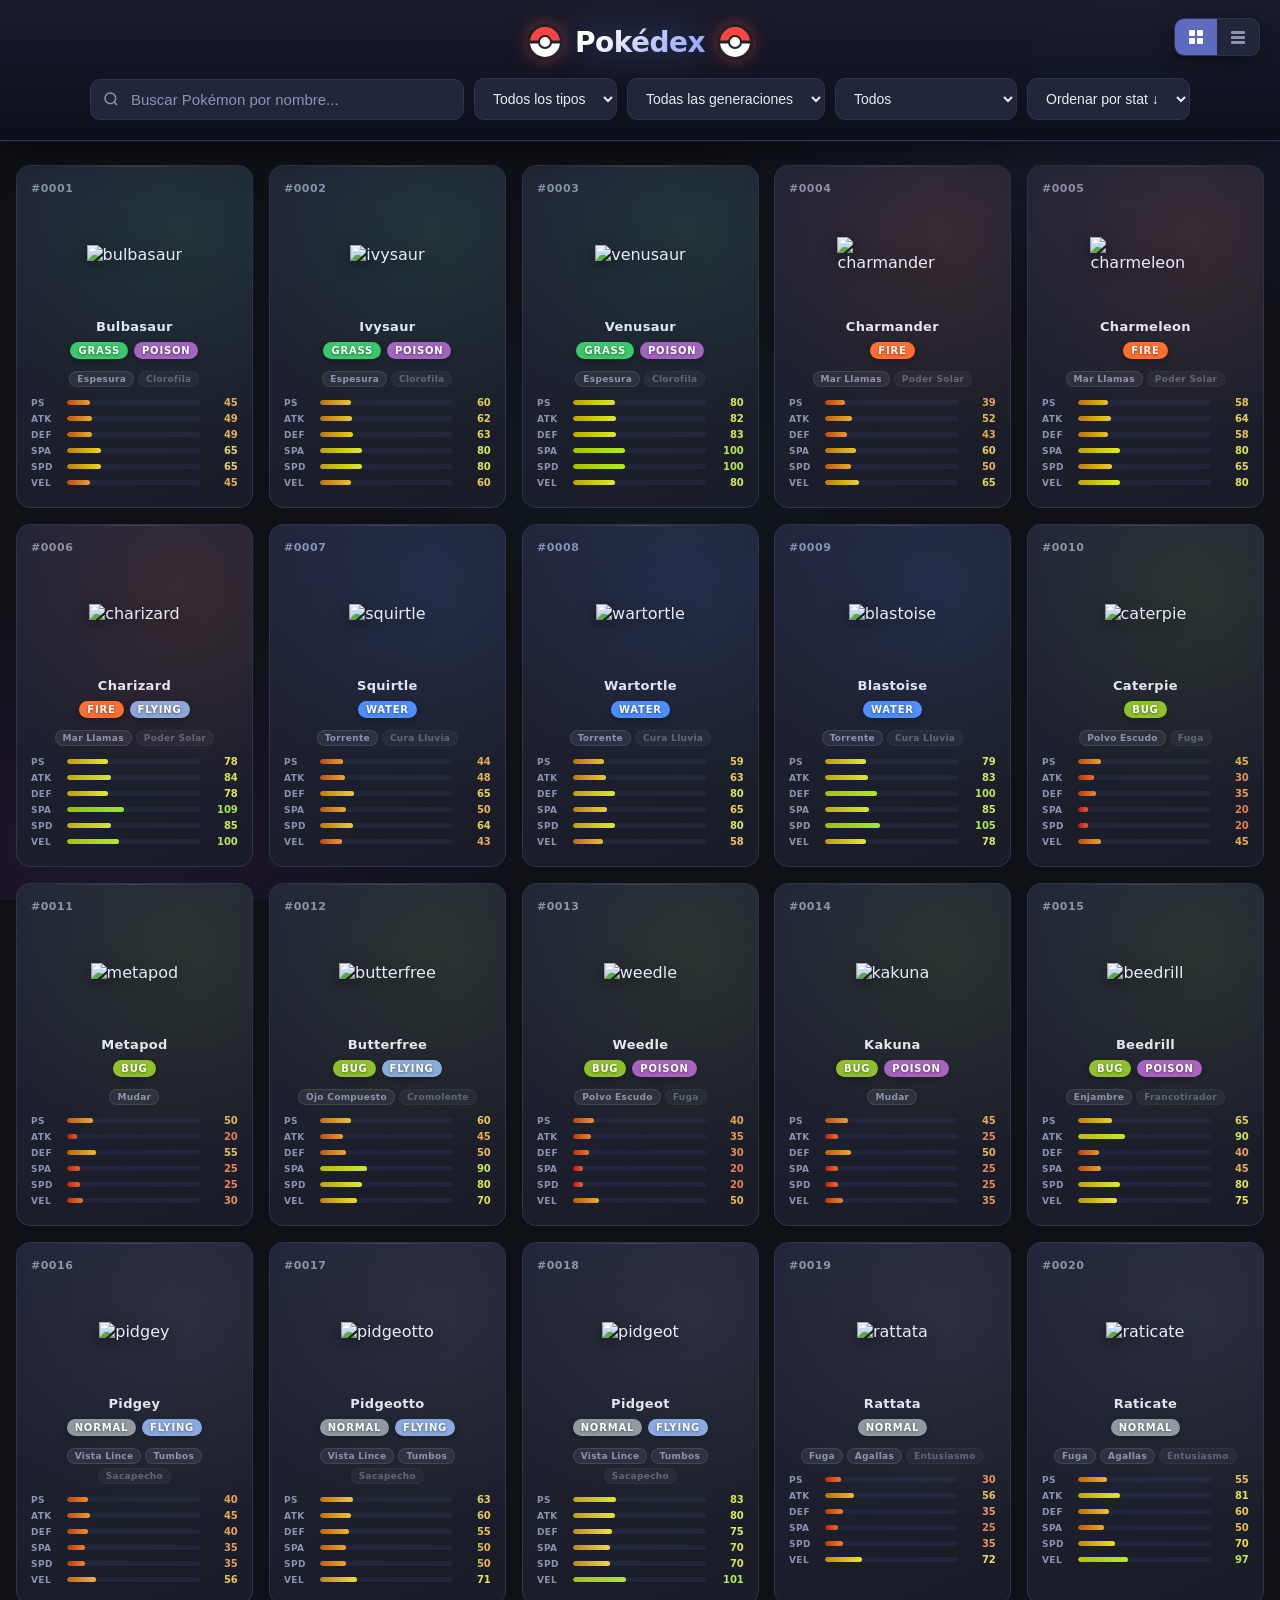
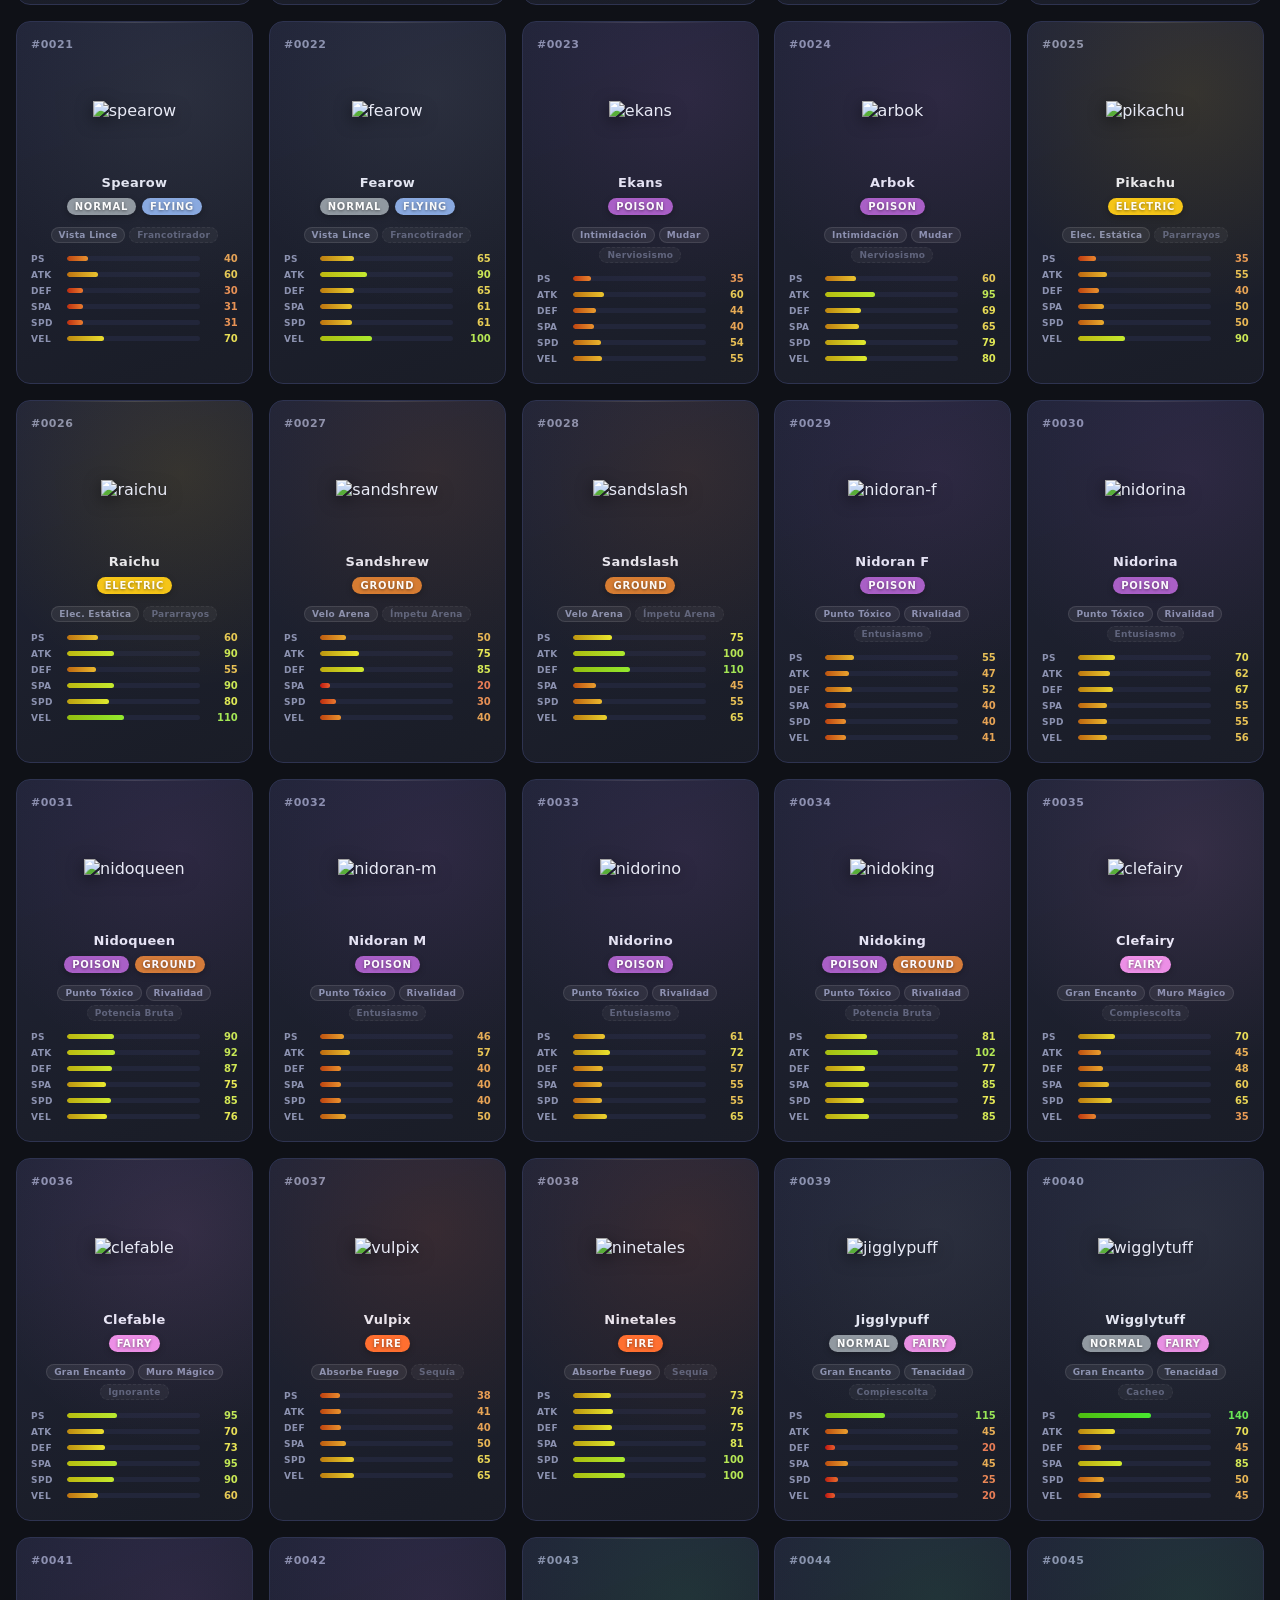
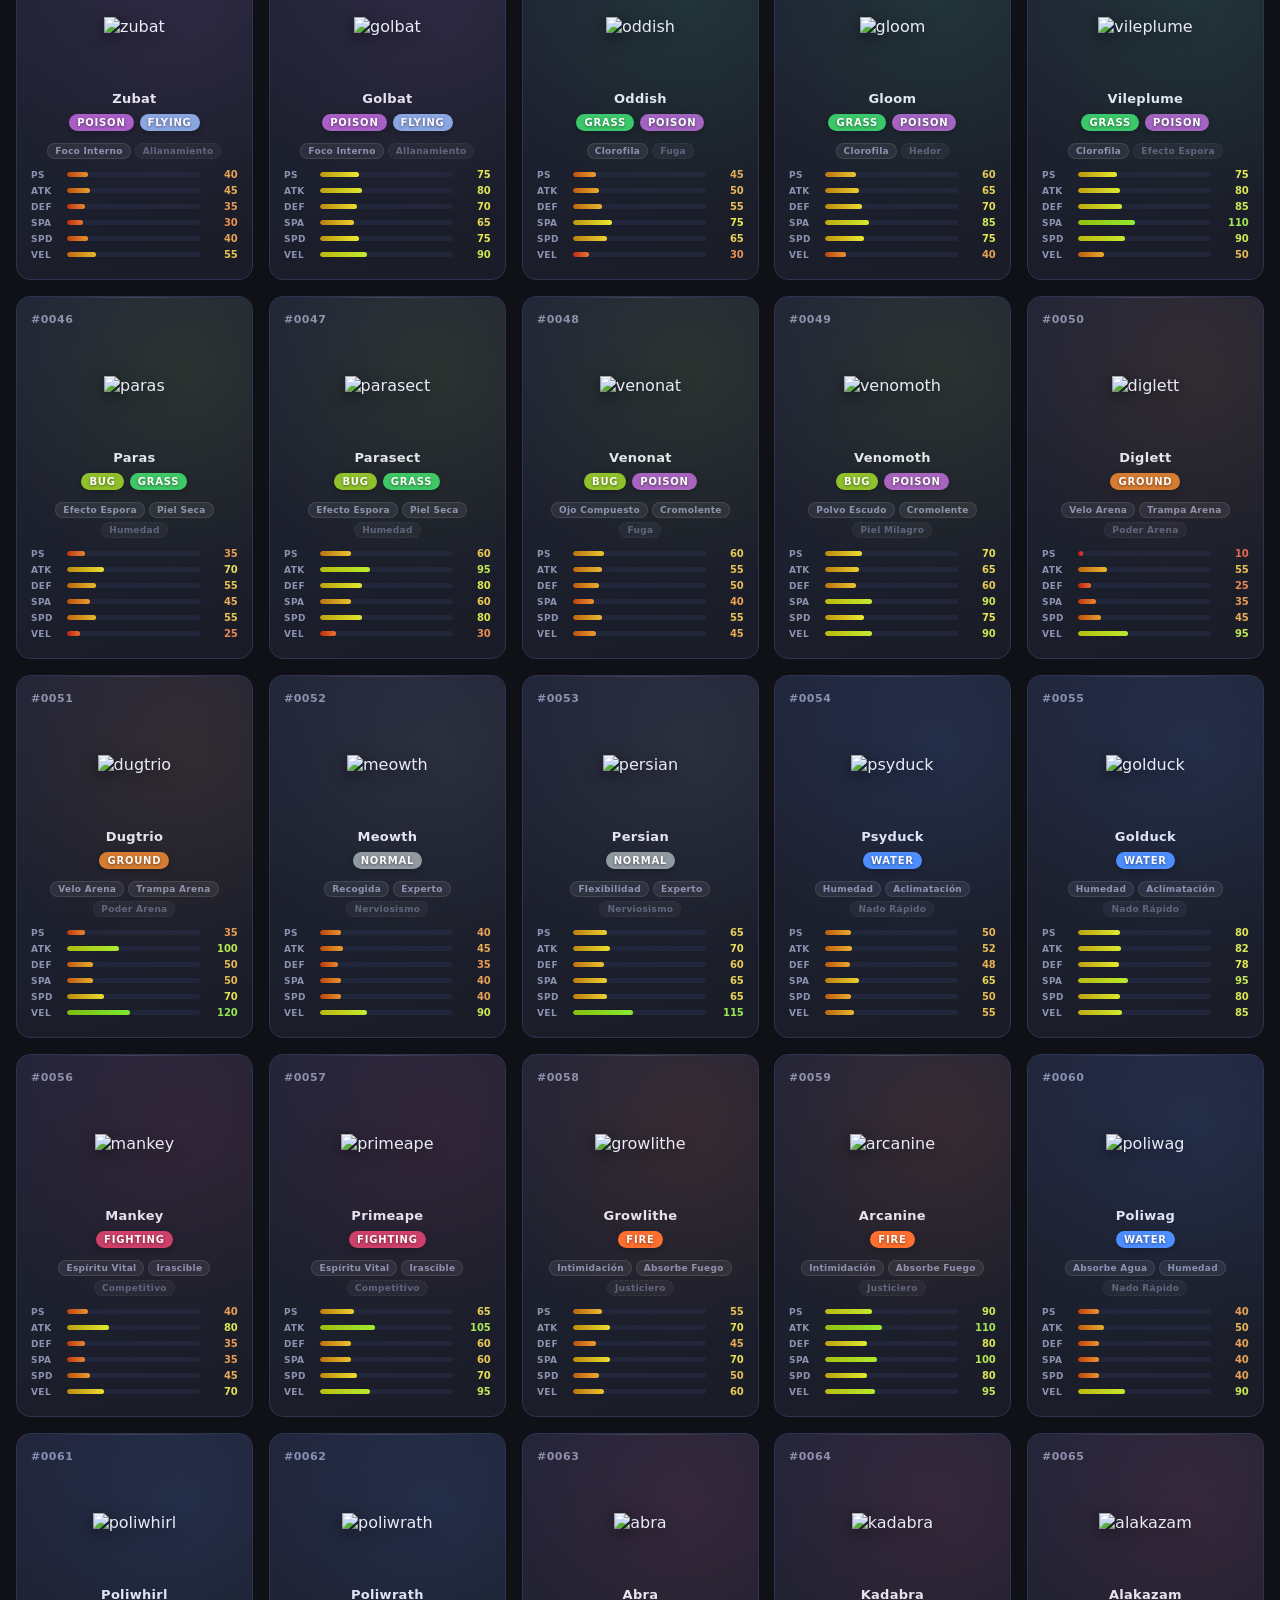
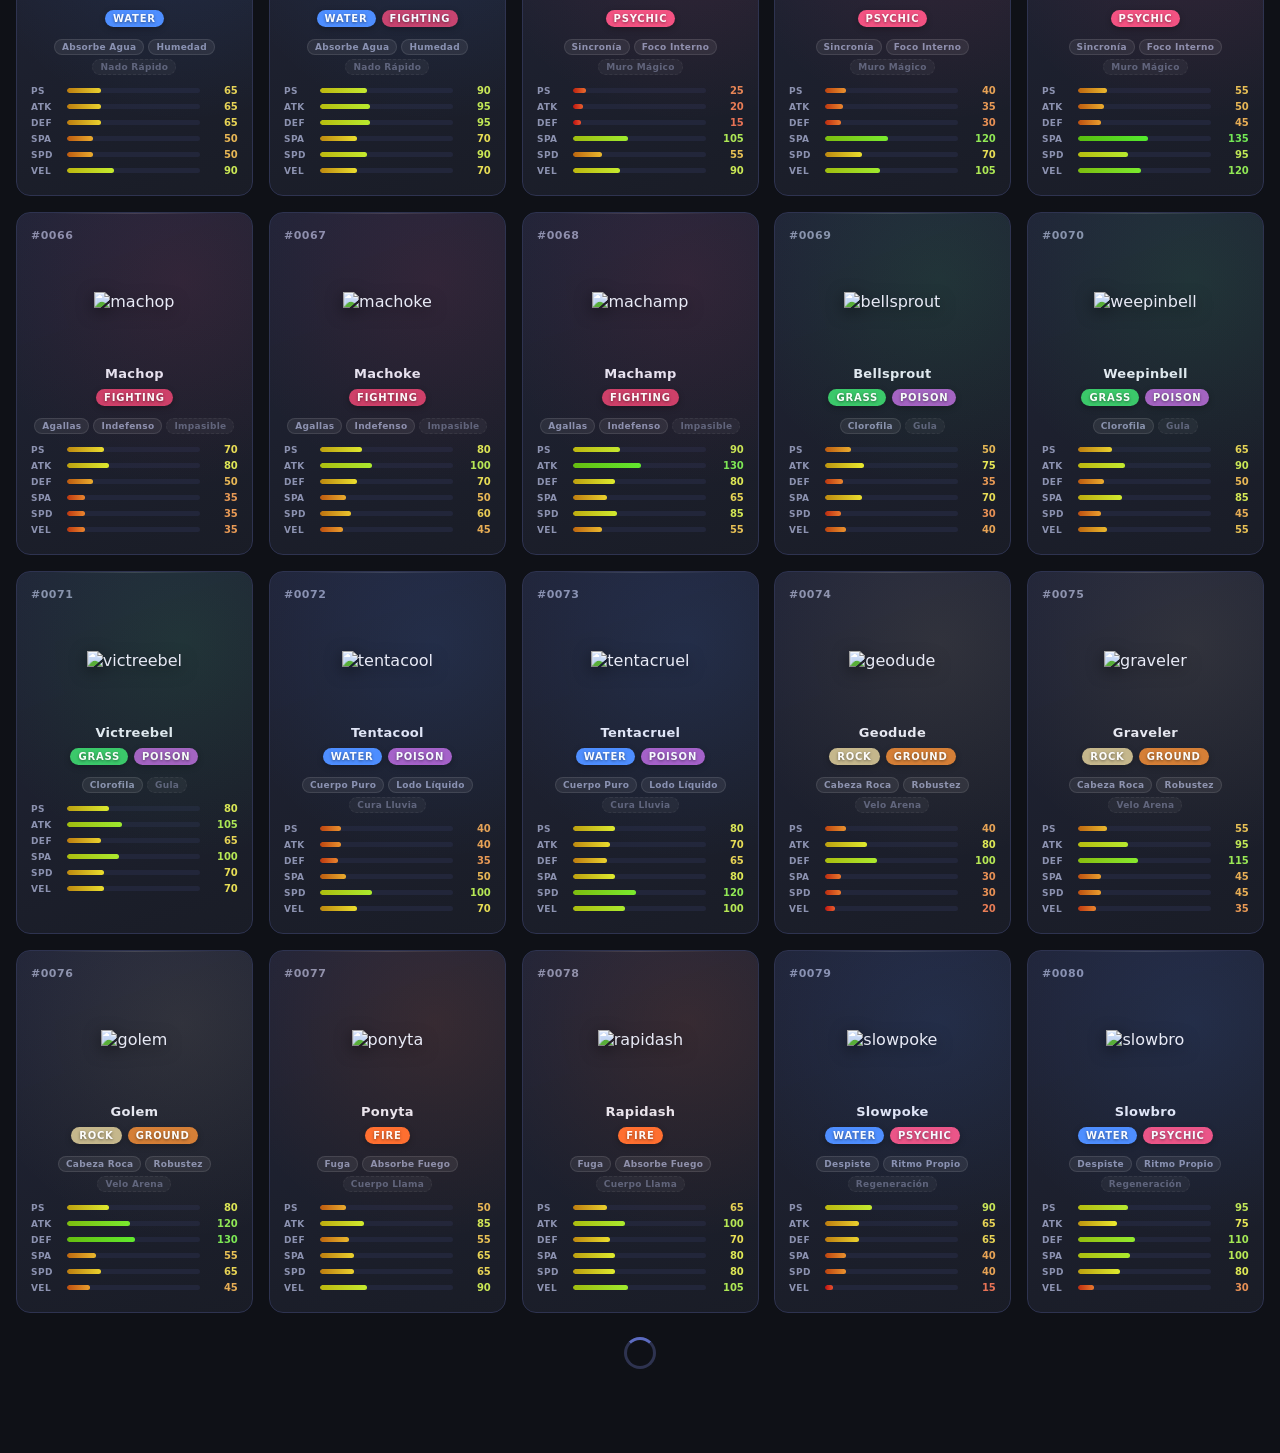
==== index.html @ db74b03d "Añadir habilidades en modal y cards con nombres oficiales en español Co-Authored-By: Claude Sonnet 4" ====
<!DOCTYPE html>
<html lang="es">
<head>
  <meta charset="UTF-8" />
  <meta name="viewport" content="width=device-width, initial-scale=1.0" />
  <title>Pokédex — Buscador de Pokemon</title>
  <link rel="stylesheet" href="style.css" />
</head>
<body>

<header>
  <div class="logo" id="logo" title="Volver al inicio">
    <div class="pokeball-icon"></div>
    <h1>Pokédex</h1>
    <div class="pokeball-icon"></div>
  </div>
  <div class="controls">
    <div class="search-wrap">
      <svg width="16" height="16" viewBox="0 0 24 24" fill="none" stroke="currentColor" stroke-width="2.2">
        <circle cx="11" cy="11" r="8"/><path d="m21 21-4.35-4.35"/>
      </svg>
      <input type="text" id="search" placeholder="Buscar Pokémon por nombre..." autocomplete="off" />
    </div>
    <select id="type-filter">
      <option value="">Todos los tipos</option>
    </select>
    <select id="gen-filter">
      <option value="">Todas las generaciones</option>
      <option value="1">Gen I (1–151)</option>
      <option value="2">Gen II (152–251)</option>
      <option value="3">Gen III (252–386)</option>
      <option value="4">Gen IV (387–493)</option>
      <option value="5">Gen V (494–649)</option>
      <option value="6">Gen VI (650–721)</option>
      <option value="7">Gen VII (722–809)</option>
      <option value="8">Gen VIII (810–905)</option>
      <option value="9">Gen IX (906–1025)</option>
    </select>
    <select id="forms-filter">
      <option value="">Todos</option>
      <option value="base">Solo formas base</option>
      <option value="forms">Solo megas y formas</option>
    </select>
    <select id="stat-sort">
      <option value="">Ordenar por stat ↓</option>
      <option value="total">Total (BST)</option>
      <option value="hp">PS (HP)</option>
      <option value="attack">Ataque</option>
      <option value="defense">Defensa</option>
      <option value="special-attack">Atq. Especial</option>
      <option value="special-defense">Def. Especial</option>
      <option value="speed">Velocidad</option>
    </select>
  </div>
  <div class="view-toggle">
    <button id="btn-grid" class="view-btn active" title="Cuadrícula">
      <svg viewBox="0 0 16 16" fill="currentColor">
        <rect x="1" y="1" width="6" height="6" rx="1"/>
        <rect x="9" y="1" width="6" height="6" rx="1"/>
        <rect x="1" y="9" width="6" height="6" rx="1"/>
        <rect x="9" y="9" width="6" height="6" rx="1"/>
      </svg>
    </button>
    <button id="btn-table" class="view-btn" title="Tabla">
      <svg viewBox="0 0 16 16" fill="currentColor">
        <rect x="1" y="2"  width="14" height="3" rx="1"/>
        <rect x="1" y="7"  width="14" height="3" rx="1"/>
        <rect x="1" y="12" width="14" height="3" rx="1"/>
      </svg>
    </button>
  </div>
</header>

<main>
  <div id="grid"></div>
  <div id="table-container"></div>
  <div id="empty">
    <svg width="64" height="64" viewBox="0 0 24 24" fill="none" stroke="currentColor" stroke-width="1.5">
      <circle cx="12" cy="12" r="10"/><path d="M12 8v4m0 4h.01"/>
    </svg>
    <p>No se encontraron Pokémon</p>
  </div>
  <div id="sentinel">
    <div class="loader" id="loader" style="display:none"></div>
  </div>
</main>

<!-- MODAL -->
<div id="modal-overlay" class="modal-overlay" role="dialog" aria-modal="true">
  <div id="modal-box" class="modal-box">
    <button class="modal-close" id="modal-close" aria-label="Cerrar">✕</button>

    <div class="modal-hero" id="modal-hero">
      <div class="modal-hero-bg" id="modal-hero-bg"></div>
      <div class="modal-img-wrap">
        <img class="modal-img" id="modal-img" src="" alt="" />
        <button class="shiny-btn" id="modal-shiny-btn" title="Ver shiny">✨</button>
      </div>
      <div class="modal-num"  id="modal-num"></div>
      <h2 class="modal-name"  id="modal-name"></h2>
      <div class="modal-types" id="modal-types"></div>
      <div class="modal-forms" id="modal-forms"></div>
    </div>

    <div class="modal-body">
      <div class="modal-section">
        <div class="section-title">Habilidades</div>
        <div id="modal-abilities" class="modal-abilities"></div>
      </div>

      <div class="modal-section">
        <div class="section-title">Estadísticas Base</div>
        <div id="modal-stats"></div>
        <div class="stat-total-row">
          <span class="stat-total-label">Total</span>
          <span class="stat-total-val" id="modal-total"></span>
        </div>
      </div>

      <div class="modal-section">
        <div class="section-title">Efectividad de tipos (defensiva)</div>
        <div id="modal-effectiveness"></div>
      </div>

      <div class="modal-section">
        <div class="section-title">Efectividad de tipos (ofensiva)</div>
        <div id="modal-offensive"></div>
      </div>

    </div>
  </div>
</div>

<script src="script.js"></script>
</body>
</html>
---- style.css ----
:root {
  --bg: #0f1117;
  --bg2: #1a1d27;
  --bg3: #22263a;
  --border: #2e3350;
  --text: #e8eaf6;
  --text2: #8c92b0;
  --accent: #5c6bc0;
  --radius: 14px;
}

* { box-sizing: border-box; margin: 0; padding: 0; }

body {
  background: var(--bg);
  background-image:
    radial-gradient(ellipse 60% 50% at 88% 6%,  rgba(92,107,192,.16)  0%, transparent 60%),
    radial-gradient(ellipse 55% 45% at 8%  94%, rgba(168,60,220,.11)  0%, transparent 60%),
    radial-gradient(ellipse 40% 35% at 50% 50%, rgba(0,170,140,.07)   0%, transparent 55%),
    radial-gradient(circle, rgba(255,255,255,.018) 1px, transparent 1px);
  background-size: 100% 100%, 100% 100%, 100% 100%, 30px 30px;
  background-attachment: fixed;
  color: var(--text);
  font-family: 'Segoe UI', system-ui, sans-serif;
  min-height: 100vh;
}

/* ── HEADER ── */
header {
  background: linear-gradient(180deg, rgba(26,29,46,.97) 0%, rgba(13,15,28,.97) 100%);
  border-bottom: 1px solid rgba(92,107,192,.3);
  box-shadow: 0 1px 0 rgba(255,255,255,.04), 0 8px 32px rgba(0,0,0,.5);
  padding: 24px 20px 20px;
  text-align: center;
  position: sticky;
  top: 0;
  z-index: 100;
  backdrop-filter: blur(12px);
  -webkit-backdrop-filter: blur(12px);
}

.logo {
  display: flex;
  align-items: center;
  justify-content: center;
  gap: 12px;
  margin-bottom: 18px;
  cursor: pointer;
  user-select: none;
}

.pokeball-icon {
  width: 36px; height: 36px;
  background: linear-gradient(180deg, #ff4444 50%, #fff 50%);
  border-radius: 50%;
  border: 3px solid #222;
  position: relative;
  flex-shrink: 0;
  box-shadow: 0 0 14px rgba(255,80,80,.35), 0 0 32px rgba(255,80,80,.12);
  transition: box-shadow .3s;
}
.logo:hover .pokeball-icon {
  box-shadow: 0 0 20px rgba(255,80,80,.5), 0 0 48px rgba(255,80,80,.2);
}
.pokeball-icon::before {
  content: '';
  position: absolute;
  left: -3px; right: -3px;
  top: 50%; transform: translateY(-50%);
  height: 3px;
  background: #222;
}
.pokeball-icon::after {
  content: '';
  position: absolute;
  width: 10px; height: 10px;
  background: #fff;
  border-radius: 50%;
  border: 2px solid #222;
  top: 50%; left: 50%;
  transform: translate(-50%, -50%);
}

h1 {
  font-size: 28px;
  font-weight: 800;
  background: linear-gradient(135deg, #ffffff 20%, #c5cbff 55%, #8c9eff 100%);
  -webkit-background-clip: text;
  -webkit-text-fill-color: transparent;
  background-clip: text;
  filter: drop-shadow(0 0 18px rgba(140,158,255,.4));
  letter-spacing: -.5px;
}

.controls {
  display: flex;
  gap: 10px;
  max-width: 1100px;
  margin: 0 auto;
  flex-wrap: nowrap;
  align-items: center;
}

.search-wrap {
  flex: 1;
  min-width: 200px;
  position: relative;
}
.search-wrap svg {
  position: absolute;
  left: 13px;
  top: 50%;
  transform: translateY(-50%);
  color: var(--text2);
  pointer-events: none;
}

input[type="text"] {
  width: 100%;
  padding: 11px 14px 11px 40px;
  background: var(--bg3);
  border: 1px solid var(--border);
  border-radius: 10px;
  color: var(--text);
  font-size: 15px;
  outline: none;
  transition: border-color .2s;
}
input[type="text"]:focus { border-color: var(--accent); box-shadow: 0 0 0 3px rgba(92,107,192,.15); }
input[type="text"]::placeholder { color: var(--text2); }

select {
  padding: 11px 14px;
  background: var(--bg3);
  border: 1px solid var(--border);
  border-radius: 10px;
  color: var(--text);
  font-size: 14px;
  outline: none;
  cursor: pointer;
  min-width: 140px;
  transition: border-color .2s;
}
select:focus { border-color: var(--accent); }

/* ── GRID ── */
main {
  max-width: 1400px;
  margin: 0 auto;
  padding: 24px 16px 60px;
}

#grid {
  display: grid;
  grid-template-columns: repeat(auto-fill, minmax(200px, 1fr));
  gap: 16px;
}

/* ── CARD ── */
@keyframes cardIn {
  from { opacity: 0; transform: translateY(14px); }
  to   { opacity: 1; transform: translateY(0); }
}

.card {
  contain: layout style;
  background: linear-gradient(160deg, rgba(34,38,58,.95) 0%, rgba(26,29,39,.98) 100%);
  border: 1px solid var(--border);
  border-radius: var(--radius);
  padding: 16px 14px 14px;
  display: flex;
  flex-direction: column;
  align-items: center;
  cursor: pointer;
  transition: transform .2s, border-color .2s, box-shadow .2s;
  position: relative;
  overflow: hidden;
  user-select: none;
  animation: cardIn .28s ease-out both;
}
.card::before {
  content: '';
  position: absolute;
  top: 0; left: 15%; right: 15%;
  height: 1px;
  background: linear-gradient(90deg, transparent, rgba(255,255,255,.13), transparent);
  pointer-events: none;
}
.card:hover {
  transform: translateY(-5px);
  border-color: rgba(92,107,192,.7);
  box-shadow: 0 12px 36px rgba(0,0,0,.4), 0 0 0 1px rgba(92,107,192,.15);
}

.card-bg {
  position: absolute;
  inset: 0;
  opacity: .11;
  border-radius: var(--radius);
  pointer-events: none;
  transition: opacity .2s;
}
.card:hover .card-bg { opacity: .18; }

.card-num {
  font-size: 11px;
  color: var(--text2);
  letter-spacing: .5px;
  align-self: flex-start;
  font-weight: 600;
}

.card-img-wrap {
  width: 110px; height: 110px;
  display: flex;
  align-items: center;
  justify-content: center;
  margin: 4px 0 10px;
}
.card-img-wrap img {
  max-width: 100%; max-height: 100%;
  filter: drop-shadow(0 4px 8px rgba(0,0,0,.5));
  transition: transform .3s;
}
.card:hover .card-img-wrap img { transform: scale(1.1); }

.card-name {
  font-size: 13px;
  font-weight: 700;
  text-align: center;
  margin-bottom: 8px;
  letter-spacing: .3px;
  word-break: break-word;
}

.types {
  display: flex;
  gap: 6px;
  flex-wrap: wrap;
  justify-content: center;
  margin-bottom: 12px;
}

.type-badge {
  font-size: 10px;
  font-weight: 700;
  letter-spacing: .8px;
  text-transform: uppercase;
  padding: 3px 8px;
  border-radius: 20px;
  color: #fff;
  text-shadow: 0 1px 3px rgba(0,0,0,.5);
  box-shadow: 0 2px 6px rgba(0,0,0,.3);
}

/* ── MODAL ABILITIES ── */
.modal-abilities {
  display: flex;
  flex-wrap: wrap;
  gap: 7px;
}
.modal-abilities .ability-pill {
  font-size: 12px;
  padding: 5px 13px;
  border-radius: 12px;
}

/* ── CARD ABILITIES ── */
.card-abilities {
  display: flex;
  flex-wrap: wrap;
  gap: 4px;
  justify-content: center;
  margin-bottom: 10px;
}
.ability-pill {
  font-size: 9px;
  font-weight: 600;
  letter-spacing: .3px;
  padding: 2px 7px;
  border-radius: 10px;
  background: rgba(255,255,255,.07);
  border: 1px solid rgba(255,255,255,.1);
  color: var(--text2);
}
.ability-pill.hidden {
  border-style: dashed;
  opacity: .6;
}

/* ── CARD STATS ── */
.stats { width: 100%; }

.stat-row {
  display: grid;
  grid-template-columns: 30px 1fr 32px;
  align-items: center;
  gap: 6px;
  margin-bottom: 5px;
}

.stat-label {
  font-size: 9px;
  font-weight: 700;
  color: var(--text2);
  text-transform: uppercase;
  letter-spacing: .4px;
}

.stat-bar-bg {
  height: 5px;
  background: var(--bg3);
  border-radius: 3px;
  overflow: hidden;
}

.stat-bar-fill {
  height: 100%;
  border-radius: 3px;
  transition: width .6s cubic-bezier(.4,0,.2,1);
  width: 0%;
}

.stat-val {
  font-size: 10px;
  font-weight: 700;
  text-align: right;
}

/* ── SKELETON ── */
.skeleton {
  background: var(--bg2);
  border: 1px solid var(--border);
  border-radius: var(--radius);
  padding: 16px 14px 14px;
  display: flex;
  flex-direction: column;
  align-items: center;
  gap: 8px;
}
.sk-block {
  background: linear-gradient(90deg, var(--bg3) 25%, var(--border) 50%, var(--bg3) 75%);
  background-size: 200% 100%;
  animation: shimmer 1.4s infinite;
  border-radius: 6px;
}
@keyframes shimmer {
  0%   { background-position: 200% 0; }
  100% { background-position: -200% 0; }
}

#sentinel { height: 80px; display: flex; align-items: center; justify-content: center; }
.loader { width: 32px; height: 32px; border: 3px solid var(--border); border-top-color: var(--accent); border-radius: 50%; animation: spin .8s linear infinite; }
@keyframes spin { to { transform: rotate(360deg); } }

#empty {
  display: none;
  text-align: center;
  padding: 80px 20px;
  color: var(--text2);
}
#empty p { font-size: 17px; margin-top: 12px; }

/* ══════════════════════════════════════
   MODAL
══════════════════════════════════════ */
.modal-overlay {
  position: fixed;
  inset: 0;
  background: rgba(5, 7, 20, .88);
  z-index: 500;
  display: flex;
  align-items: center;
  justify-content: center;
  padding: 16px;
  opacity: 0;
  pointer-events: none;
  transition: opacity .2s;
}
.modal-overlay.open {
  opacity: 1;
  pointer-events: all;
}

.modal-box {
  background: linear-gradient(160deg, #1e2235 0%, #161928 100%);
  border: 1px solid rgba(255,255,255,.07);
  border-radius: 22px;
  width: 100%;
  max-width: 560px;
  max-height: 92vh;
  overflow-y: auto;
  position: relative;
  transform: translateY(20px);
  transition: transform .2s ease-out;
  scrollbar-width: thin;
  scrollbar-color: var(--border) transparent;
}
.modal-overlay.open .modal-box {
  transform: translateY(0);
}

.modal-close {
  position: absolute;
  top: 14px; right: 16px;
  width: 32px; height: 32px;
  background: rgba(255,255,255,.08);
  border: 1px solid var(--border);
  border-radius: 50%;
  color: var(--text);
  font-size: 20px;
  cursor: pointer;
  display: flex; align-items: center; justify-content: center;
  z-index: 10;
  transition: background .2s;
}
.modal-close:hover { background: rgba(255,255,255,.16); }

.modal-hero {
  display: flex;
  flex-direction: column;
  align-items: center;
  padding: 36px 24px 24px;
  position: relative;
  overflow: hidden;
}
.modal-hero::after {
  content: '';
  position: absolute;
  width: 260px; height: 260px;
  right: -50px; bottom: -80px;
  border-radius: 50%;
  border: 28px solid rgba(255,255,255,.045);
  box-shadow: inset 0 0 0 14px rgba(255,255,255,.025);
  pointer-events: none;
}
.modal-hero-bg {
  position: absolute;
  inset: 0;
  opacity: .12;
}

.modal-img-wrap {
  position: relative;
  display: inline-flex;
  z-index: 1;
}

.modal-img {
  width: 180px; height: 180px;
  object-fit: contain;
  filter: drop-shadow(0 8px 24px rgba(0,0,0,.7));
  transition: opacity .15s ease, transform .3s, filter .3s;
  display: block;
}
.modal-img.shiny {
  filter: drop-shadow(0 8px 24px rgba(0,0,0,.6))
          drop-shadow(0 0 22px rgba(255,215,0,.75))
          drop-shadow(0 0 8px rgba(255,215,0,.5));
}
.modal-img:hover { transform: scale(1.06); }

.shiny-btn {
  position: absolute;
  top: -6px; right: -6px;
  width: 30px; height: 30px;
  background: rgba(20,24,40,.88);
  border: 1px solid rgba(255,255,255,.14);
  border-radius: 50%;
  cursor: pointer;
  font-size: 14px;
  display: flex; align-items: center; justify-content: center;
  transition: background .15s, border-color .2s, transform .15s, box-shadow .2s;
  z-index: 3;
  padding: 0;
}
.shiny-btn:hover {
  background: rgba(40,46,70,.95);
  transform: scale(1.15);
}
.shiny-btn.active {
  background: rgba(255,215,0,.18);
  border-color: rgba(255,215,0,.7);
  box-shadow: 0 0 10px rgba(255,215,0,.45);
}

.modal-num {
  font-size: 13px;
  color: var(--text2);
  font-weight: 700;
  letter-spacing: .6px;
  position: relative;
  z-index: 1;
  margin-top: 10px;
}

.modal-name {
  font-size: 26px;
  font-weight: 800;
  text-align: center;
  letter-spacing: -.3px;
  position: relative;
  z-index: 1;
  margin: 4px 0 12px;
}

.modal-types {
  display: flex;
  gap: 8px;
  flex-wrap: wrap;
  justify-content: center;
  position: relative;
  z-index: 1;
}
.modal-types .type-badge {
  font-size: 12px;
  padding: 5px 14px;
  letter-spacing: .9px;
}

.modal-forms {
  display: none;
  flex-wrap: wrap;
  justify-content: center;
  gap: 6px;
  margin-top: 14px;
  max-height: 90px;
  overflow-y: auto;
  padding: 0 4px 2px;
  position: relative;
  z-index: 1;
  scrollbar-width: thin;
  scrollbar-color: var(--border) transparent;
}

.form-btn {
  background: rgba(255,255,255,.07);
  border: 1px solid rgba(255,255,255,.1);
  border-radius: 20px;
  color: var(--text2);
  font-size: 11px;
  font-weight: 700;
  letter-spacing: .4px;
  padding: 5px 13px;
  cursor: pointer;
  transition: background .15s, color .15s, border-color .15s, transform .1s;
  white-space: nowrap;
}
.form-btn:hover {
  background: rgba(255,255,255,.13);
  color: var(--text);
  transform: translateY(-1px);
}
.form-btn.active {
  background: rgba(92,107,192,.28);
  border-color: rgba(92,107,192,.65);
  color: #fff;
  box-shadow: 0 0 10px rgba(92,107,192,.25);
}

.modal-body { padding: 0 24px 28px; }

.modal-section { margin-top: 24px; }

.section-title {
  font-size: 11px;
  font-weight: 800;
  letter-spacing: 1.2px;
  text-transform: uppercase;
  color: var(--text2);
  margin-bottom: 14px;
  display: flex;
  align-items: center;
  gap: 8px;
}
.section-title::after {
  content: '';
  flex: 1;
  height: 1px;
  background: var(--border);
}

/* Modal stat rows */
.modal-stat-row {
  display: grid;
  grid-template-columns: 110px 1fr 48px;
  align-items: center;
  gap: 10px;
  margin-bottom: 9px;
}

.modal-stat-label {
  font-size: 12px;
  font-weight: 600;
  color: var(--text2);
  text-align: right;
}

.modal-stat-bar-bg {
  height: 10px;
  background: var(--bg3);
  border-radius: 5px;
  overflow: hidden;
}

.modal-stat-bar-fill {
  height: 100%;
  border-radius: 5px;
  transition: width .7s cubic-bezier(.4,0,.2,1);
  width: 0%;
}

.modal-stat-val {
  font-size: 15px;
  font-weight: 800;
}

.stat-total-row {
  display: flex;
  justify-content: flex-end;
  align-items: center;
  gap: 8px;
  margin-top: 12px;
  padding-top: 10px;
  border-top: 1px solid var(--border);
}
.stat-total-label {
  font-size: 12px;
  font-weight: 700;
  color: var(--text2);
  text-transform: uppercase;
  letter-spacing: .6px;
}
.stat-total-val {
  font-size: 20px;
  font-weight: 800;
}

/* Type effectiveness */
.eff-group {
  display: flex;
  align-items: flex-start;
  gap: 10px;
  margin-bottom: 10px;
}

.eff-mult {
  font-size: 13px;
  font-weight: 900;
  min-width: 40px;
  padding: 4px 0;
  text-align: center;
  flex-shrink: 0;
  border-radius: 8px;
  letter-spacing: .2px;
}

.eff-badges {
  display: flex;
  flex-wrap: wrap;
  gap: 5px;
  align-items: center;
  padding-top: 2px;
}

.eff-badge {
  font-size: 10px;
  font-weight: 700;
  letter-spacing: .7px;
  text-transform: uppercase;
  padding: 4px 9px;
  border-radius: 16px;
  color: #fff;
  text-shadow: 0 1px 2px rgba(0,0,0,.4);
}

.eff-none { font-size: 12px; color: var(--text2); padding: 4px 0; }

.mult-4    { background: rgba(255,34,68,.18);  color: #ff5577; }
.mult-2    { background: rgba(255,119,34,.18); color: #ff9955; }
.mult-1    { background: rgba(160,160,180,.1); color: var(--text2); }
.mult-half { background: rgba(68,136,255,.18); color: #66aaff; }
.mult-qtr  { background: rgba(34,187,204,.18); color: #33ccbb; }
.mult-0    { background: rgba(80,80,100,.18);  color: #888; }

/* ── TYPE BADGE COLORS ── */
.t-normal   { background: #9199a1; }
.t-fire     { background: #ff6f30; }
.t-water    { background: #4e8eff; }
.t-electric { background: #f5c518; }
.t-grass    { background: #3bc86a; }
.t-ice      { background: #74cec0; }
.t-fighting { background: #ce4069; }
.t-poison   { background: #a95fc6; }
.t-ground   { background: #d67c32; }
.t-flying   { background: #89aae3; }
.t-psychic  { background: #f35282; }
.t-bug      { background: #90c12c; }
.t-rock     { background: #c5b78c; }
.t-ghost    { background: #5269ac; }
.t-dragon   { background: #0b6dc3; }
.t-dark     { background: #595761; }
.t-steel    { background: #5a8ea1; }
.t-fairy    { background: #ec8fe6; }
.t-unknown  { background: #68a090; }
.t-shadow   { background: #4e3a78; }

/* ── VIEW TOGGLE ── */
.view-toggle {
  position: fixed;
  top: 18px;
  right: 20px;
  z-index: 200;
  display: flex;
  background: var(--bg3);
  border: 1px solid var(--border);
  border-radius: 10px;
  overflow: hidden;
  box-shadow: 0 4px 16px rgba(0,0,0,.4);
}
.view-btn {
  background: none;
  border: none;
  color: var(--text2);
  padding: 0 13px;
  height: 36px;
  cursor: pointer;
  display: flex;
  align-items: center;
  transition: background .15s, color .15s;
}
.view-btn svg { width: 16px; height: 16px; }
.view-btn.active { background: var(--accent); color: #fff; }
.view-btn:hover:not(.active) { background: rgba(255,255,255,.07); color: var(--text); }

/* ── TABLE VIEW ── */
#table-container {
  display: none;
  overflow-x: auto;
  border: 1px solid var(--border);
  border-radius: var(--radius);
  background: var(--bg2);
}

#poke-table {
  width: 100%;
  border-collapse: collapse;
  font-size: 13px;
}

#poke-table thead th {
  padding: 11px 14px;
  background: var(--bg3);
  text-align: left;
  font-size: 10px;
  font-weight: 800;
  letter-spacing: .9px;
  text-transform: uppercase;
  color: var(--text2);
  border-bottom: 1px solid var(--border);
  white-space: nowrap;
}

.th-stat { text-align: right !important; }

#poke-table th.sortable { cursor: pointer; user-select: none; transition: color .15s; }
#poke-table th.sortable:hover { color: var(--text); }
#poke-table th.sort-active    { color: #8c9eff; }

.sort-arrow { font-size: 10px; opacity: .5; }
th.sort-active .sort-arrow { opacity: 1; }

#poke-table tbody tr {
  border-bottom: 1px solid rgba(255,255,255,.04);
  cursor: pointer;
  transition: background .12s;
}
#poke-table tbody tr:hover { background: rgba(92,107,192,.1); }

.col-id {
  padding: 8px 14px;
  color: var(--text2);
  font-size: 11px;
  font-weight: 600;
  white-space: nowrap;
}
.col-name { padding: 5px 14px; min-width: 160px; }
.col-name-inner { display: flex; align-items: center; gap: 10px; font-weight: 700; }
.col-name-inner img { width: 38px; height: 38px; object-fit: contain; flex-shrink: 0; }
.col-type { padding: 8px 14px; white-space: nowrap; }
.col-type .type-badge { font-size: 9px; padding: 2px 6px; }
.col-stat { padding: 8px 14px; text-align: right; font-weight: 700; white-space: nowrap; }

@media (max-width: 600px) {
  h1 { font-size: 22px; }
  .controls { flex-wrap: wrap; }
  select { min-width: 120px; }
.modal-stat-row { grid-template-columns: 90px 1fr 40px; }
  .modal-stat-label { font-size: 11px; }
  .modal-img { width: 140px; height: 140px; }
  .modal-name { font-size: 21px; }
}
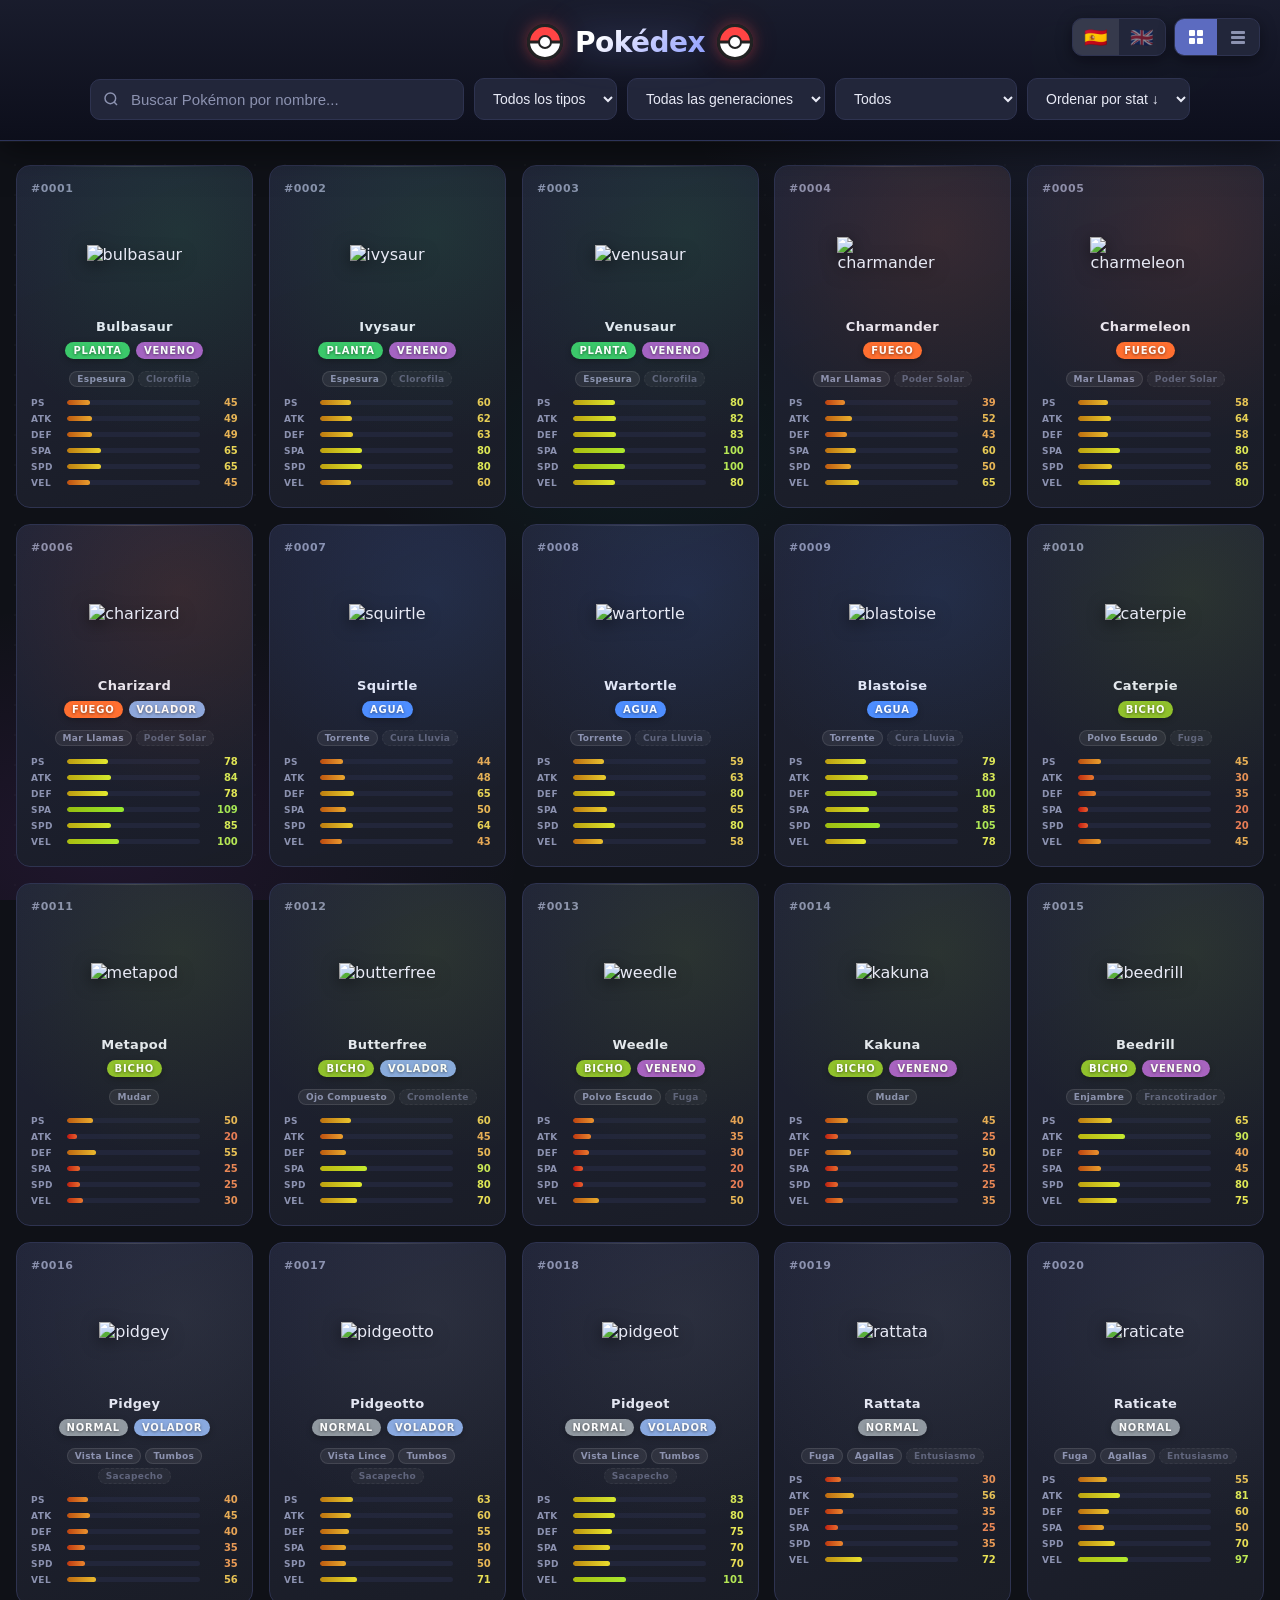
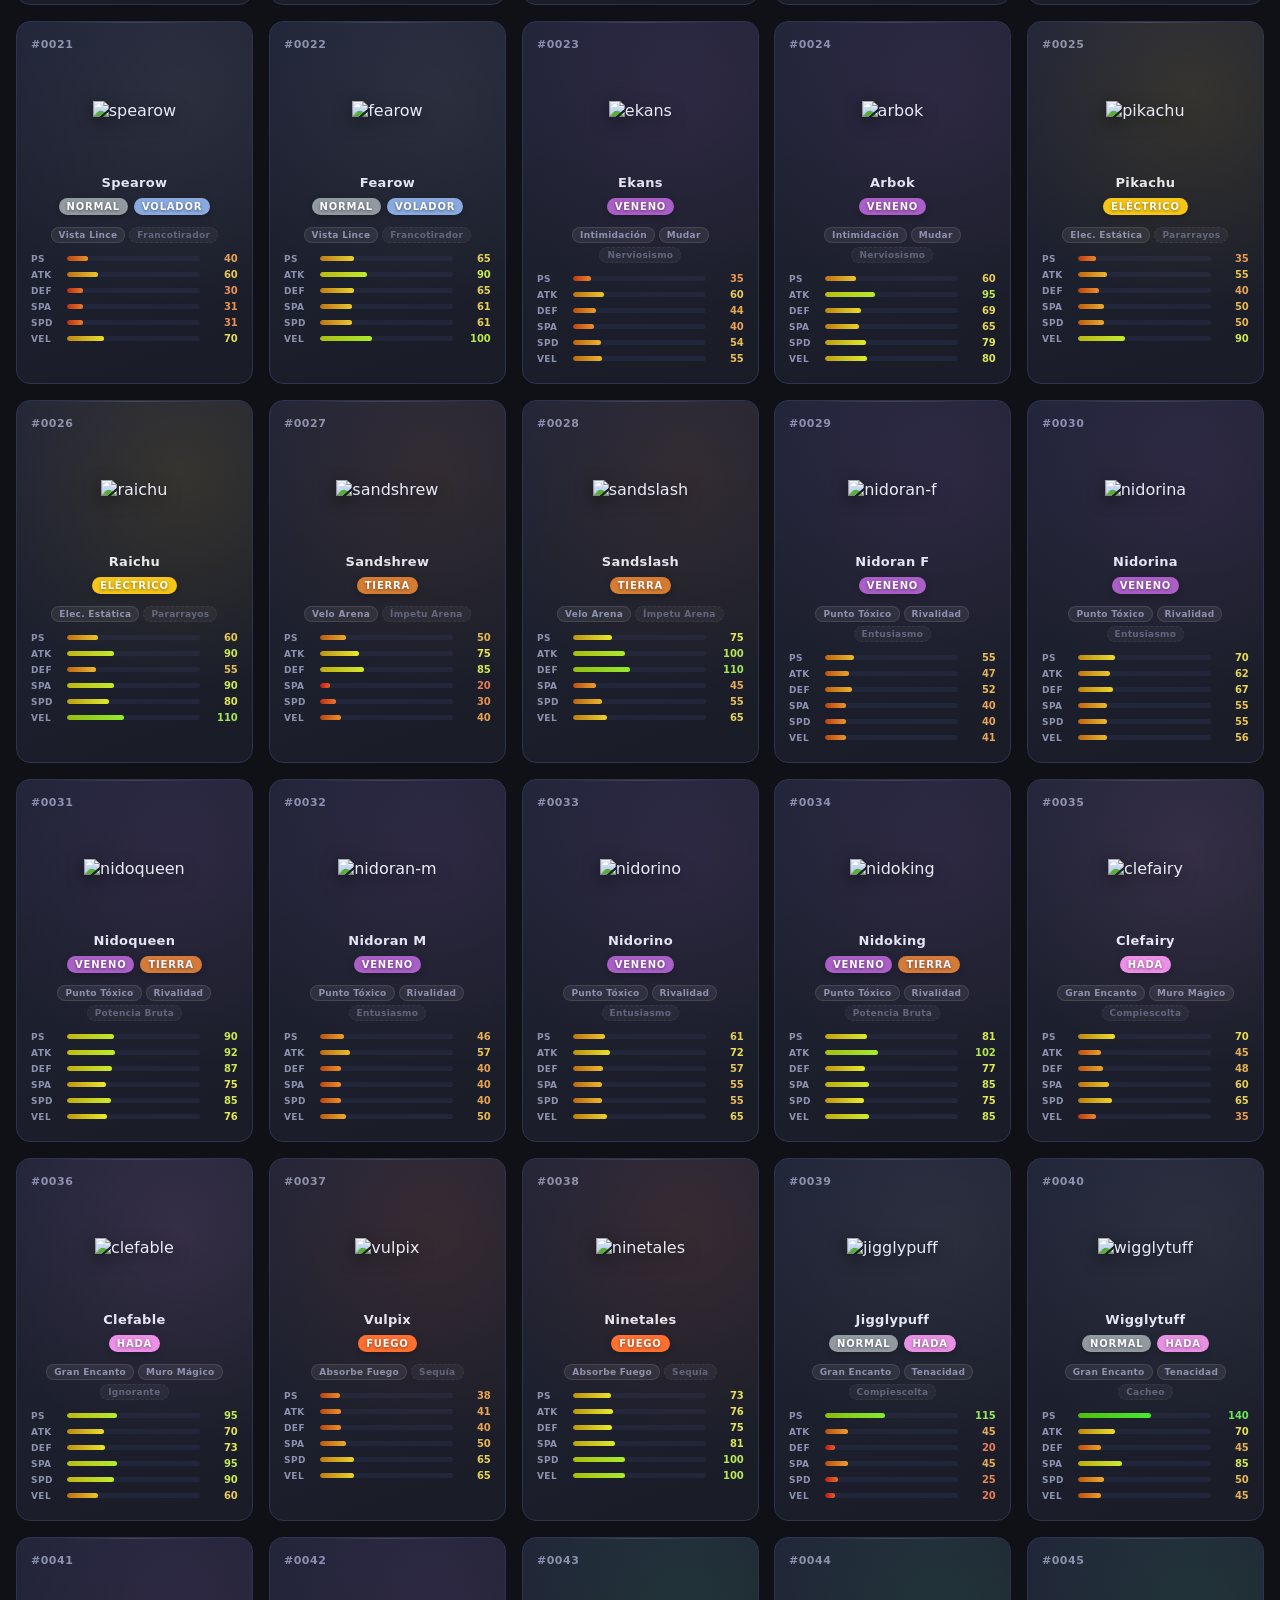
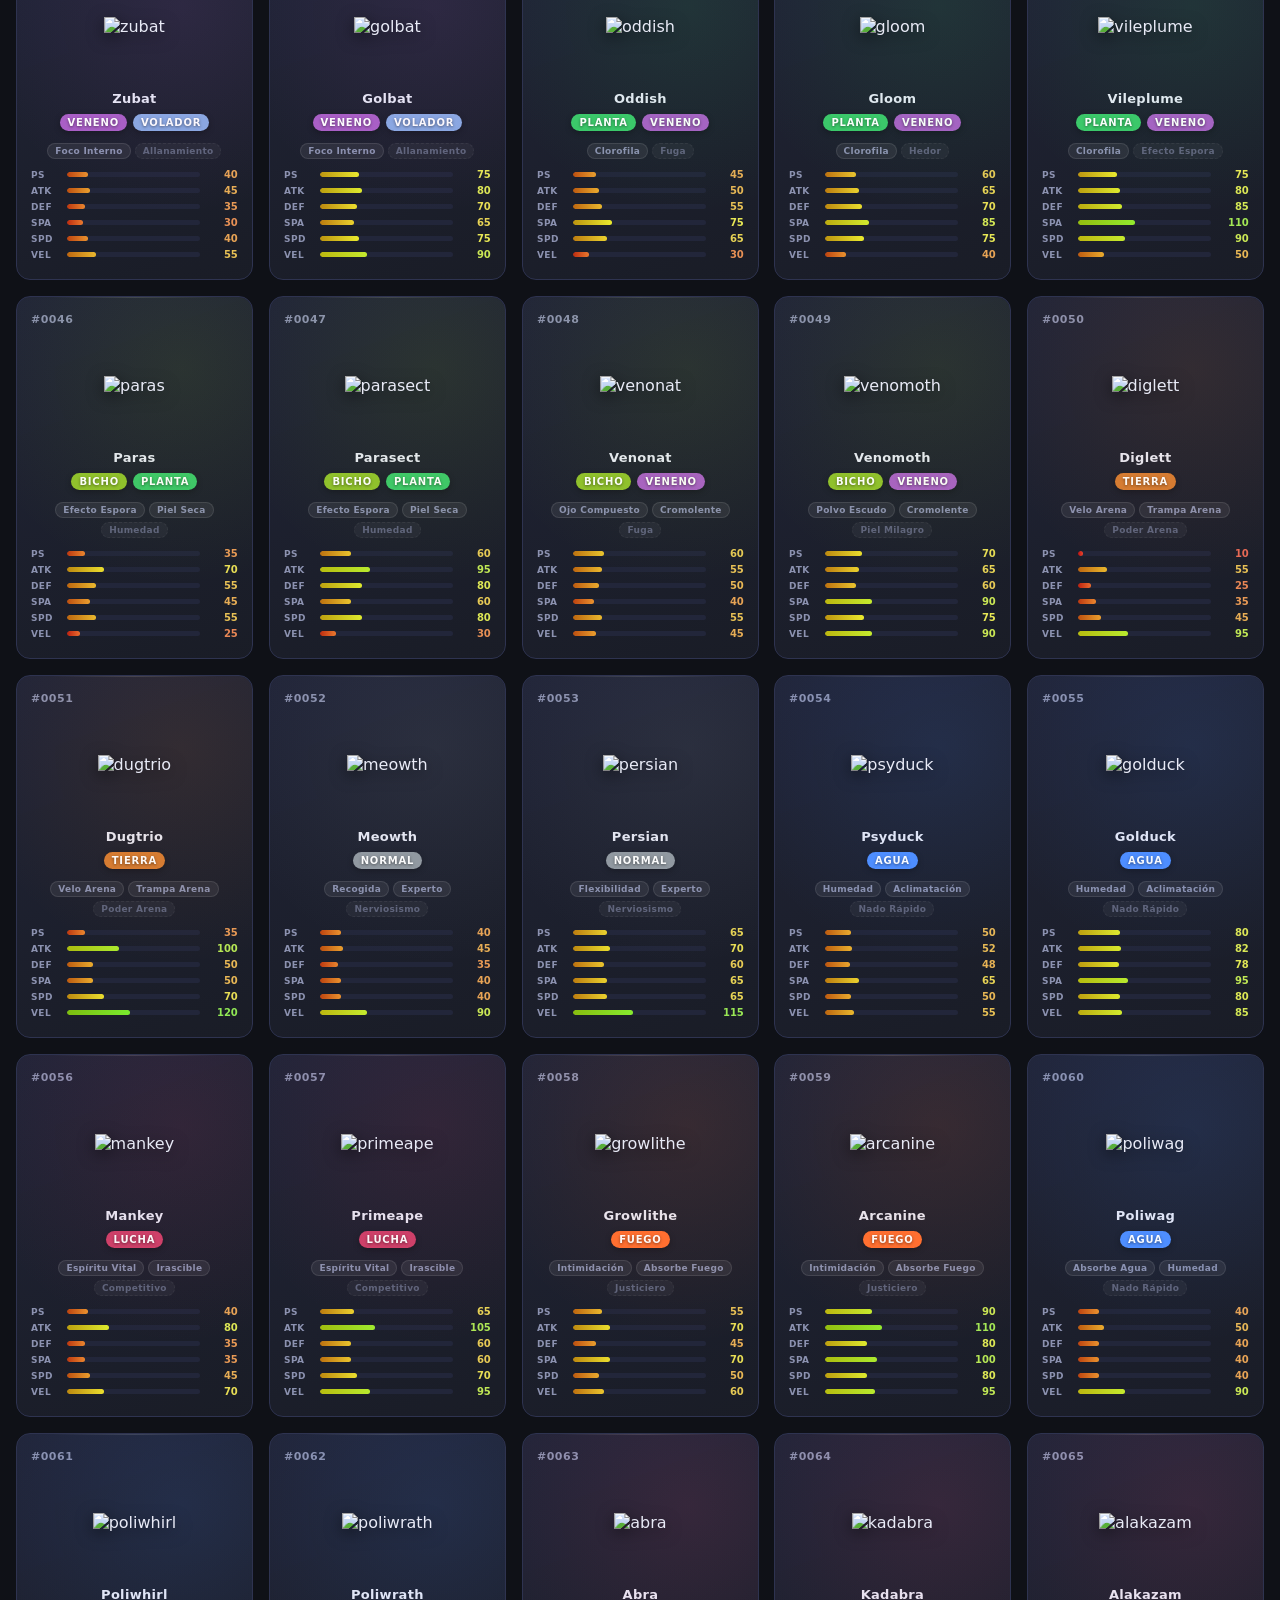
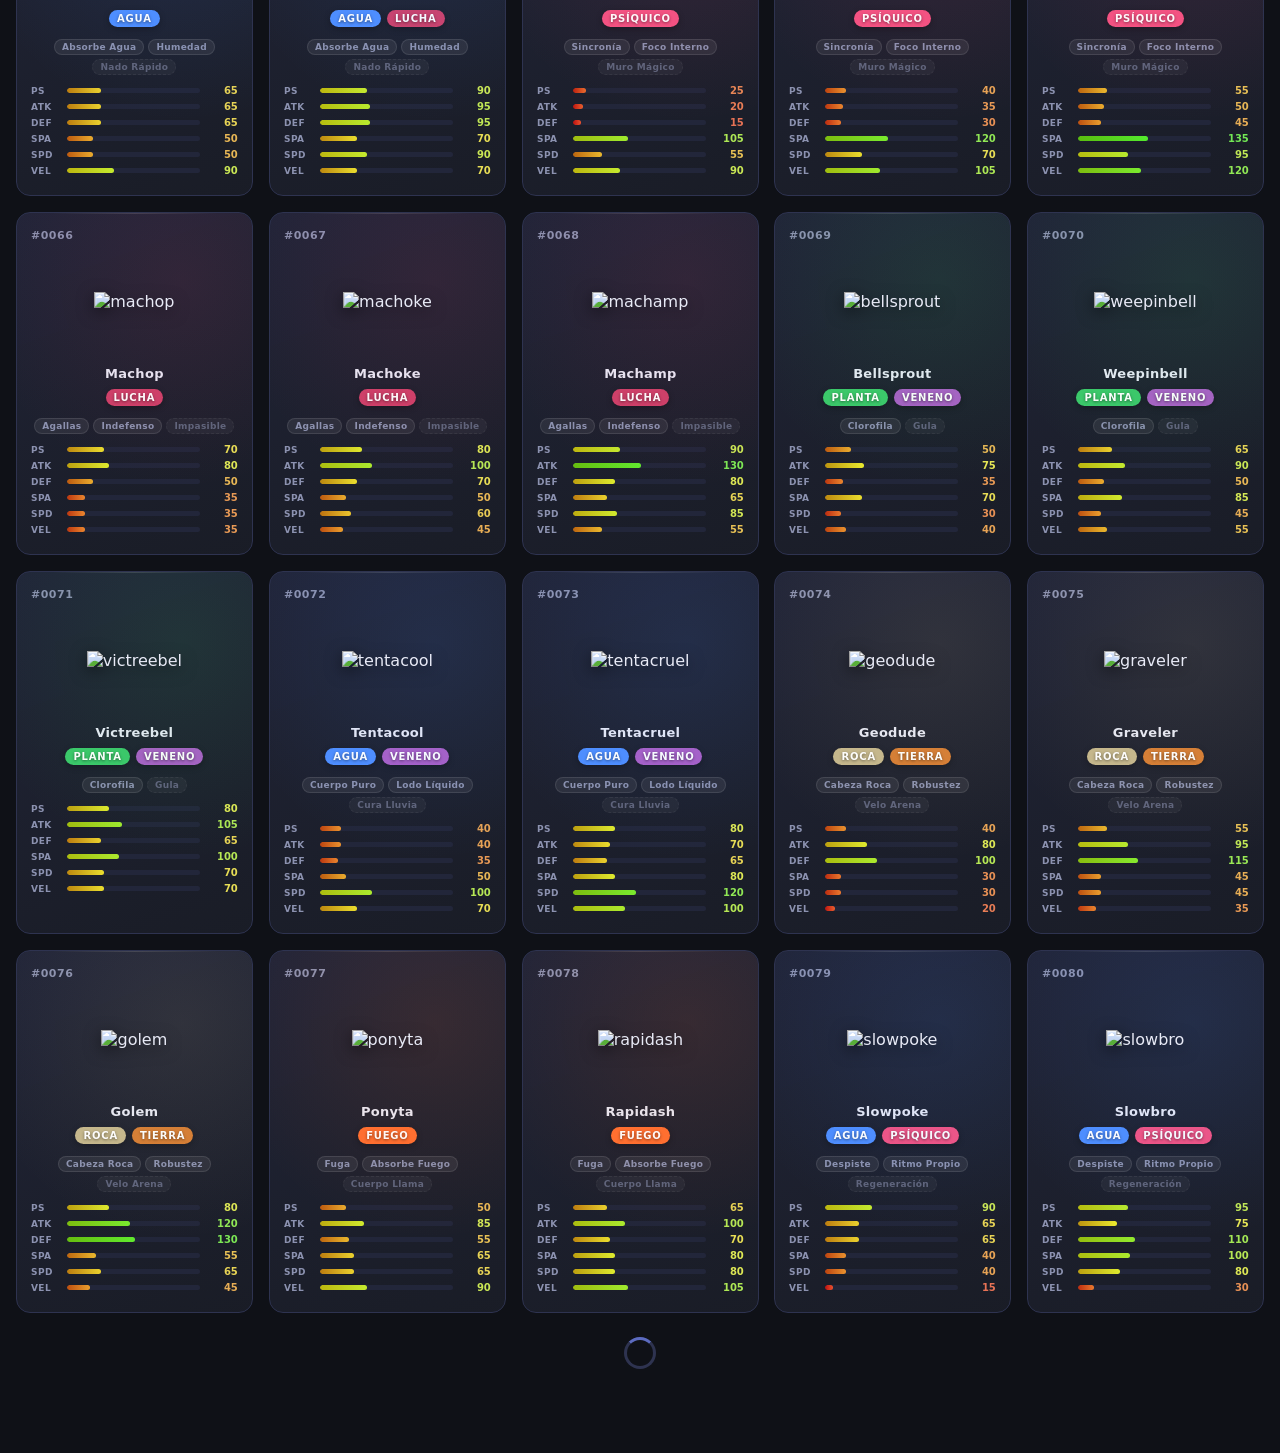
==== commit bcb994e8: "Añadir selector de idioma (ES/EN) para tipos y habilidades Co-Authored-By: Claude Sonnet 4.6 <norepl" ====
--- a/index.html
+++ b/index.html
@@ -52,22 +52,28 @@
       <option value="speed">Velocidad</option>
     </select>
   </div>
-  <div class="view-toggle">
-    <button id="btn-grid" class="view-btn active" title="Cuadrícula">
-      <svg viewBox="0 0 16 16" fill="currentColor">
-        <rect x="1" y="1" width="6" height="6" rx="1"/>
-        <rect x="9" y="1" width="6" height="6" rx="1"/>
-        <rect x="1" y="9" width="6" height="6" rx="1"/>
-        <rect x="9" y="9" width="6" height="6" rx="1"/>
-      </svg>
-    </button>
-    <button id="btn-table" class="view-btn" title="Tabla">
-      <svg viewBox="0 0 16 16" fill="currentColor">
-        <rect x="1" y="2"  width="14" height="3" rx="1"/>
-        <rect x="1" y="7"  width="14" height="3" rx="1"/>
-        <rect x="1" y="12" width="14" height="3" rx="1"/>
-      </svg>
-    </button>
+  <div class="top-right-ui">
+    <div class="lang-toggle">
+      <button class="lang-btn active" data-lang="es" title="Español">🇪🇸</button>
+      <button class="lang-btn" data-lang="en" title="English">🇬🇧</button>
+    </div>
+    <div class="view-toggle">
+      <button id="btn-grid" class="view-btn active" title="Cuadrícula">
+        <svg viewBox="0 0 16 16" fill="currentColor">
+          <rect x="1" y="1" width="6" height="6" rx="1"/>
+          <rect x="9" y="1" width="6" height="6" rx="1"/>
+          <rect x="1" y="9" width="6" height="6" rx="1"/>
+          <rect x="9" y="9" width="6" height="6" rx="1"/>
+        </svg>
+      </button>
+      <button id="btn-table" class="view-btn" title="Tabla">
+        <svg viewBox="0 0 16 16" fill="currentColor">
+          <rect x="1" y="2"  width="14" height="3" rx="1"/>
+          <rect x="1" y="7"  width="14" height="3" rx="1"/>
+          <rect x="1" y="12" width="14" height="3" rx="1"/>
+        </svg>
+      </button>
+    </div>
   </div>
 </header>
 
--- a/style.css
+++ b/style.css
@@ -705,12 +705,18 @@
 .t-unknown  { background: #68a090; }
 .t-shadow   { background: #4e3a78; }
 
-/* ── VIEW TOGGLE ── */
-.view-toggle {
+/* ── TOP-RIGHT UI (banderas + toggle vista) ── */
+.top-right-ui {
   position: fixed;
   top: 18px;
   right: 20px;
   z-index: 200;
+  display: flex;
+  gap: 8px;
+  align-items: center;
+}
+
+.lang-toggle, .view-toggle {
   display: flex;
   background: var(--bg3);
   border: 1px solid var(--border);
@@ -718,6 +724,22 @@
   overflow: hidden;
   box-shadow: 0 4px 16px rgba(0,0,0,.4);
 }
+
+.lang-btn {
+  background: none;
+  border: none;
+  padding: 0 11px;
+  height: 36px;
+  cursor: pointer;
+  font-size: 19px;
+  display: flex;
+  align-items: center;
+  opacity: .45;
+  transition: opacity .15s, background .15s;
+}
+.lang-btn.active  { opacity: 1; background: rgba(255,255,255,.09); }
+.lang-btn:hover:not(.active) { opacity: .75; }
+
 .view-btn {
   background: none;
   border: none;
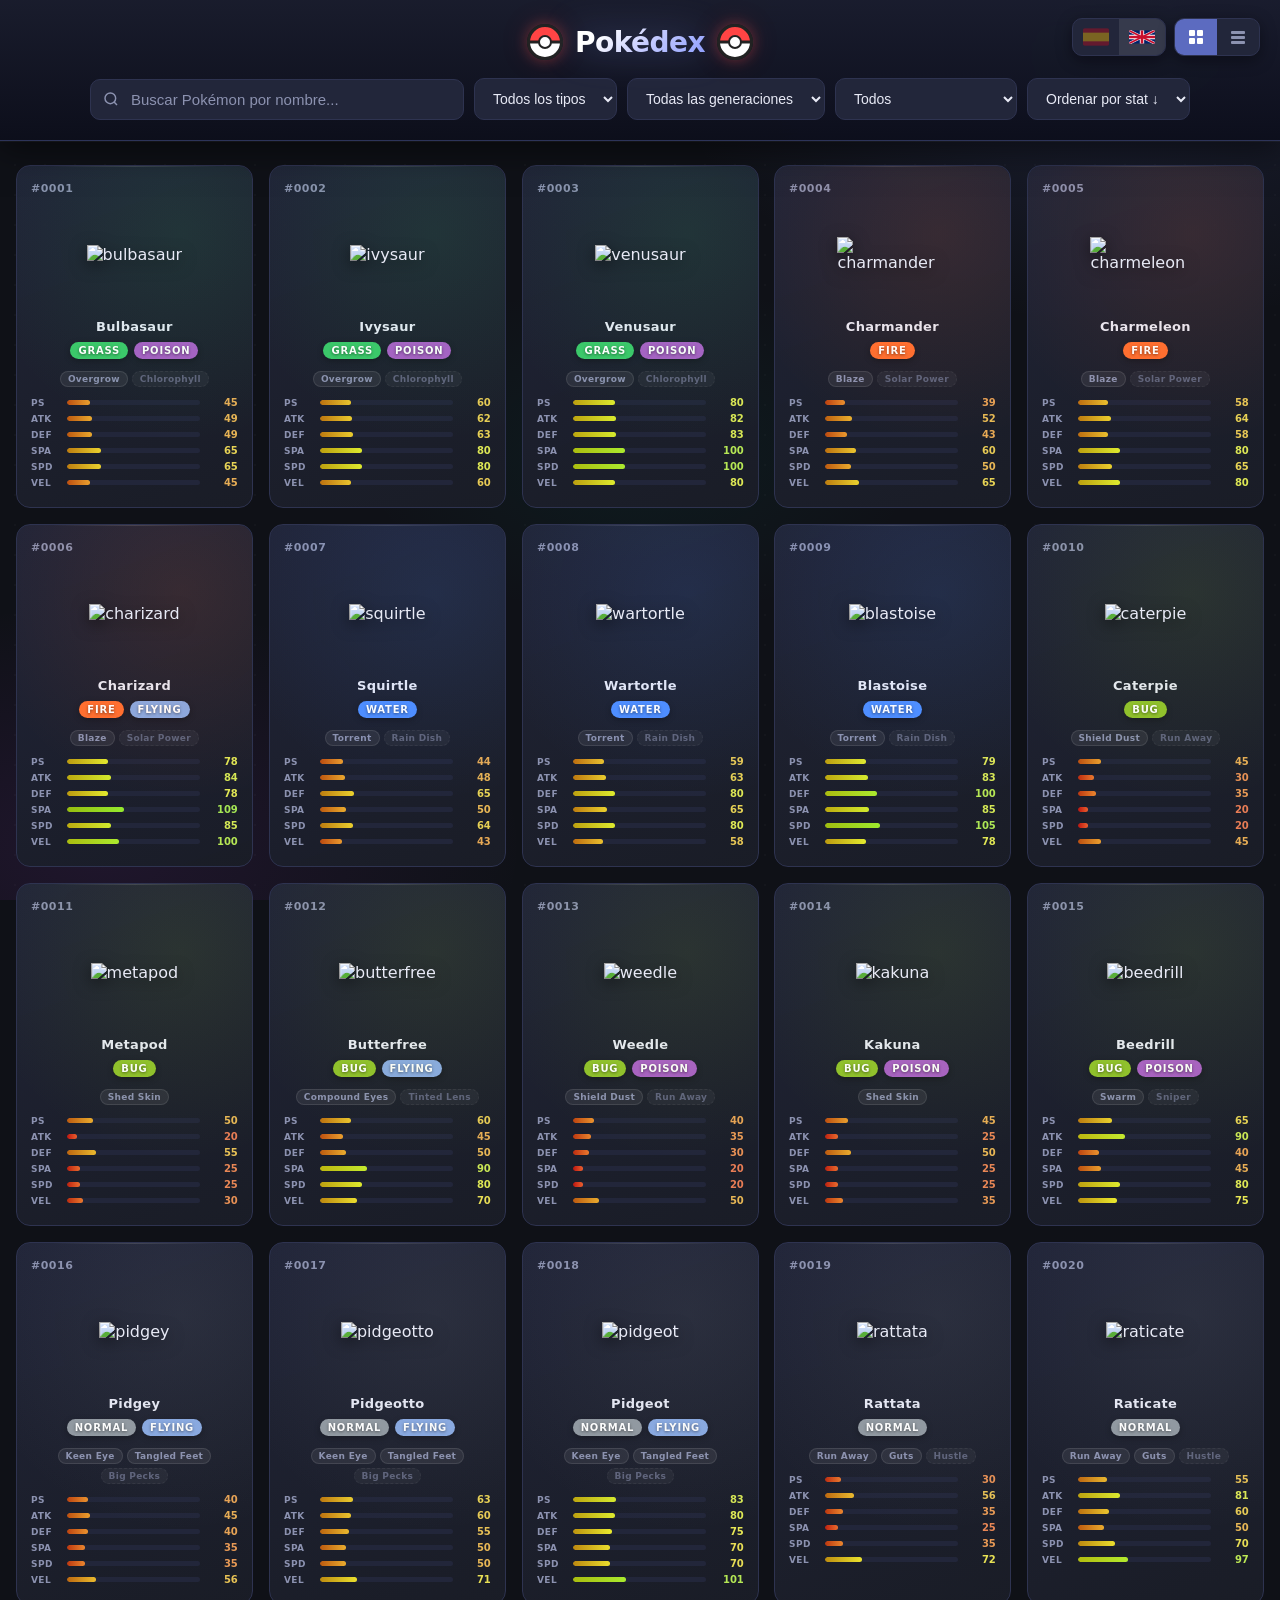
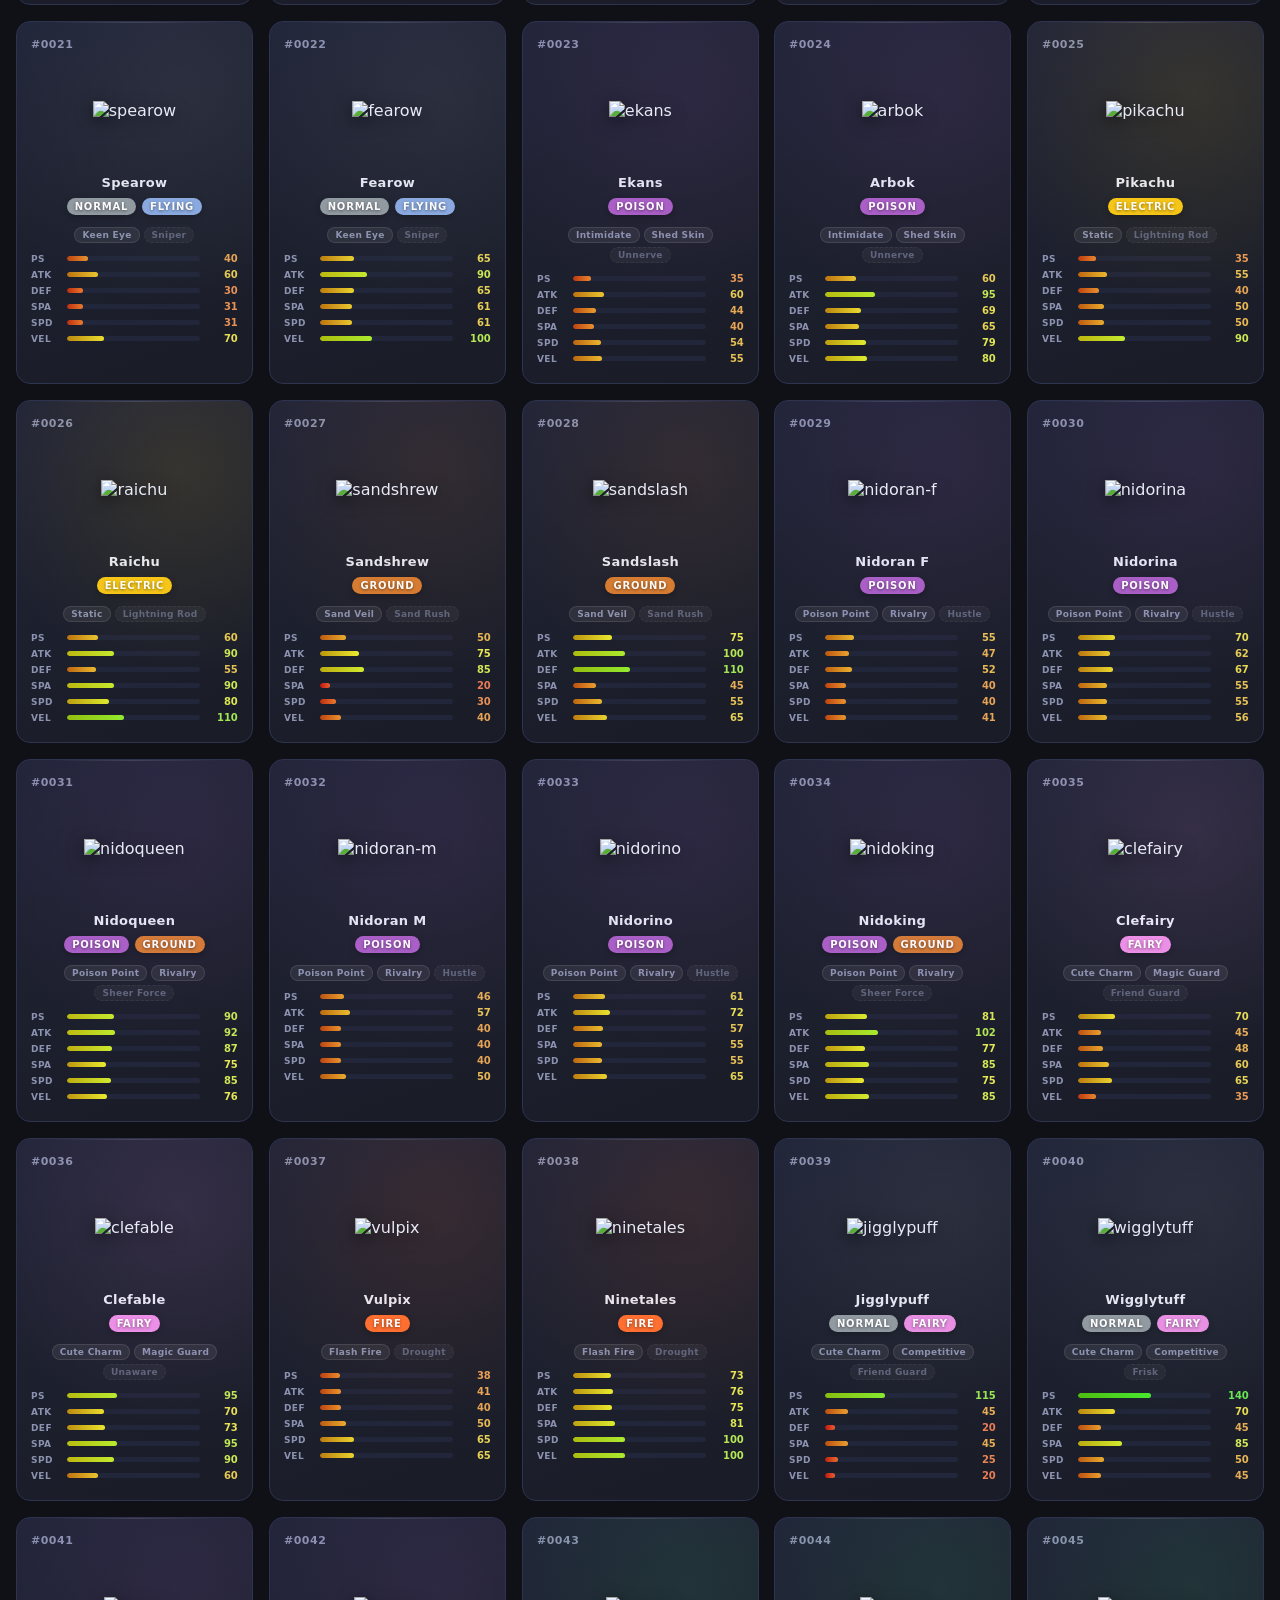
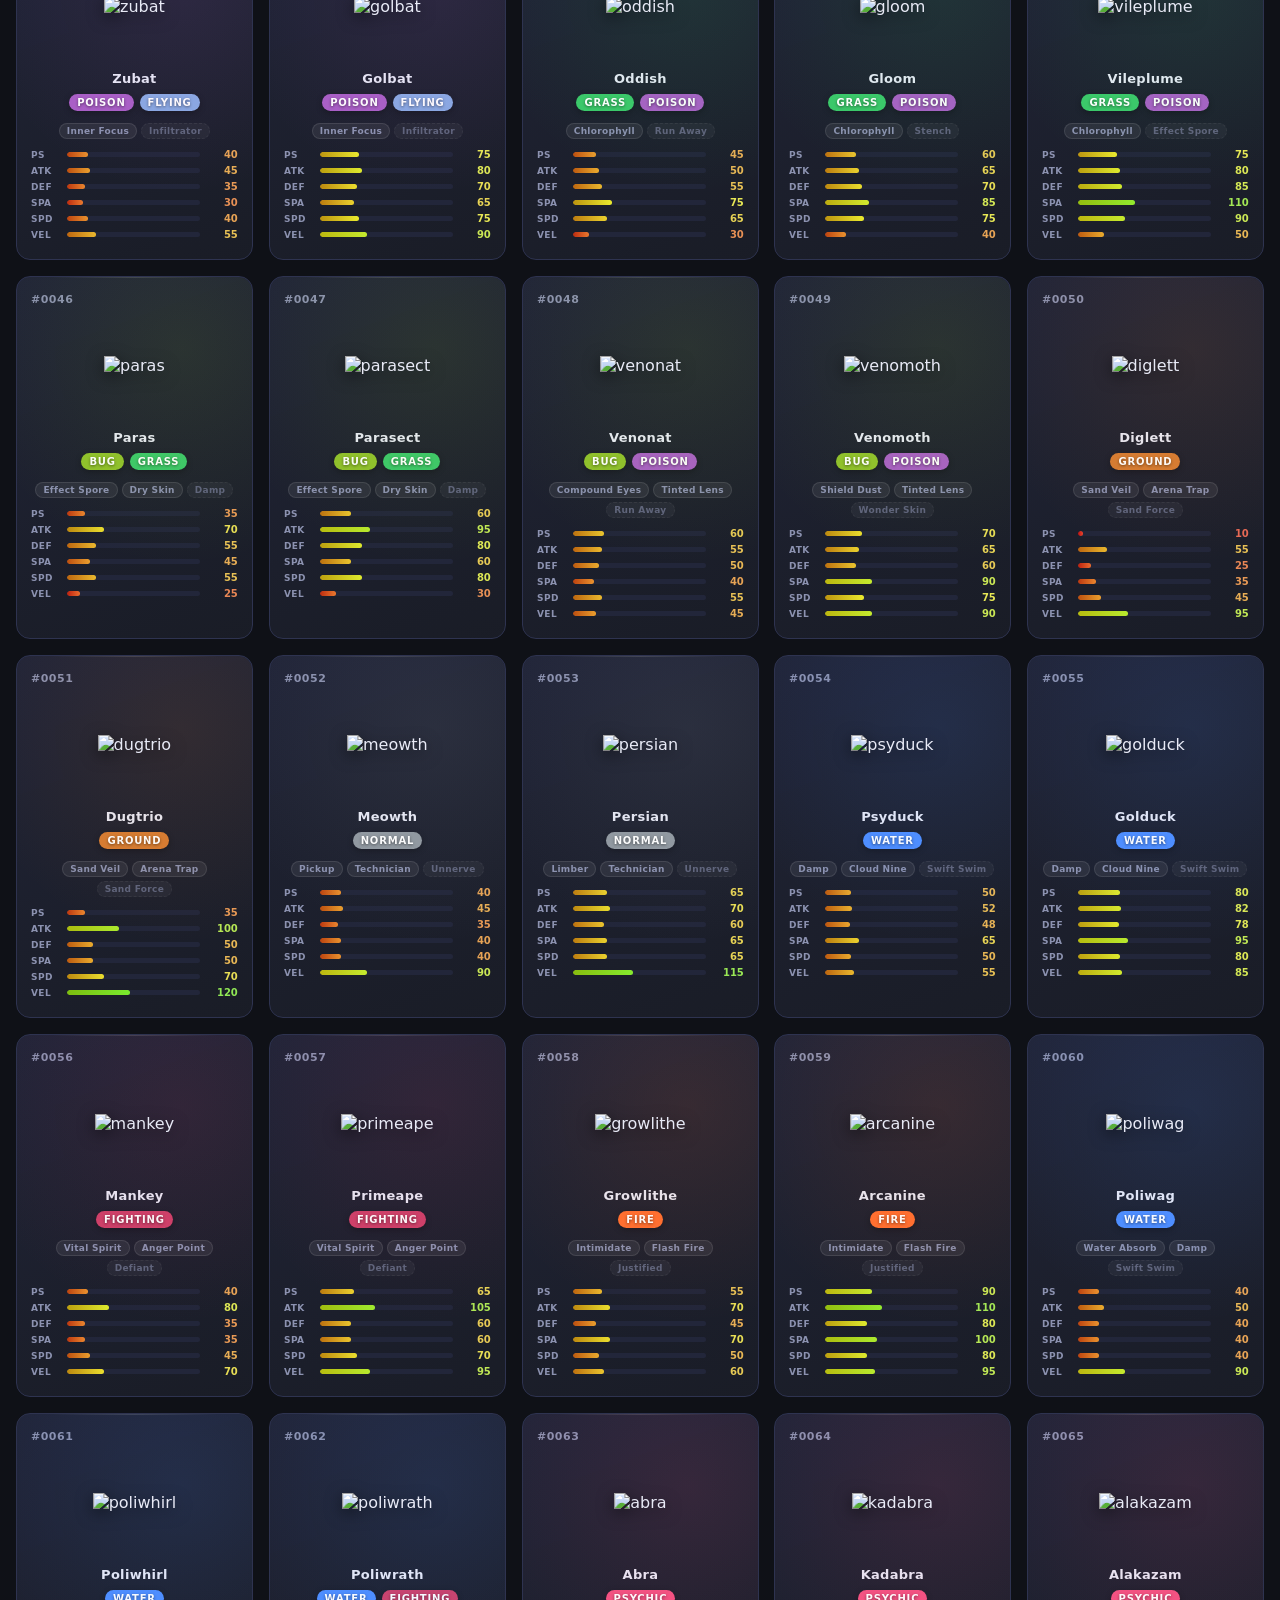
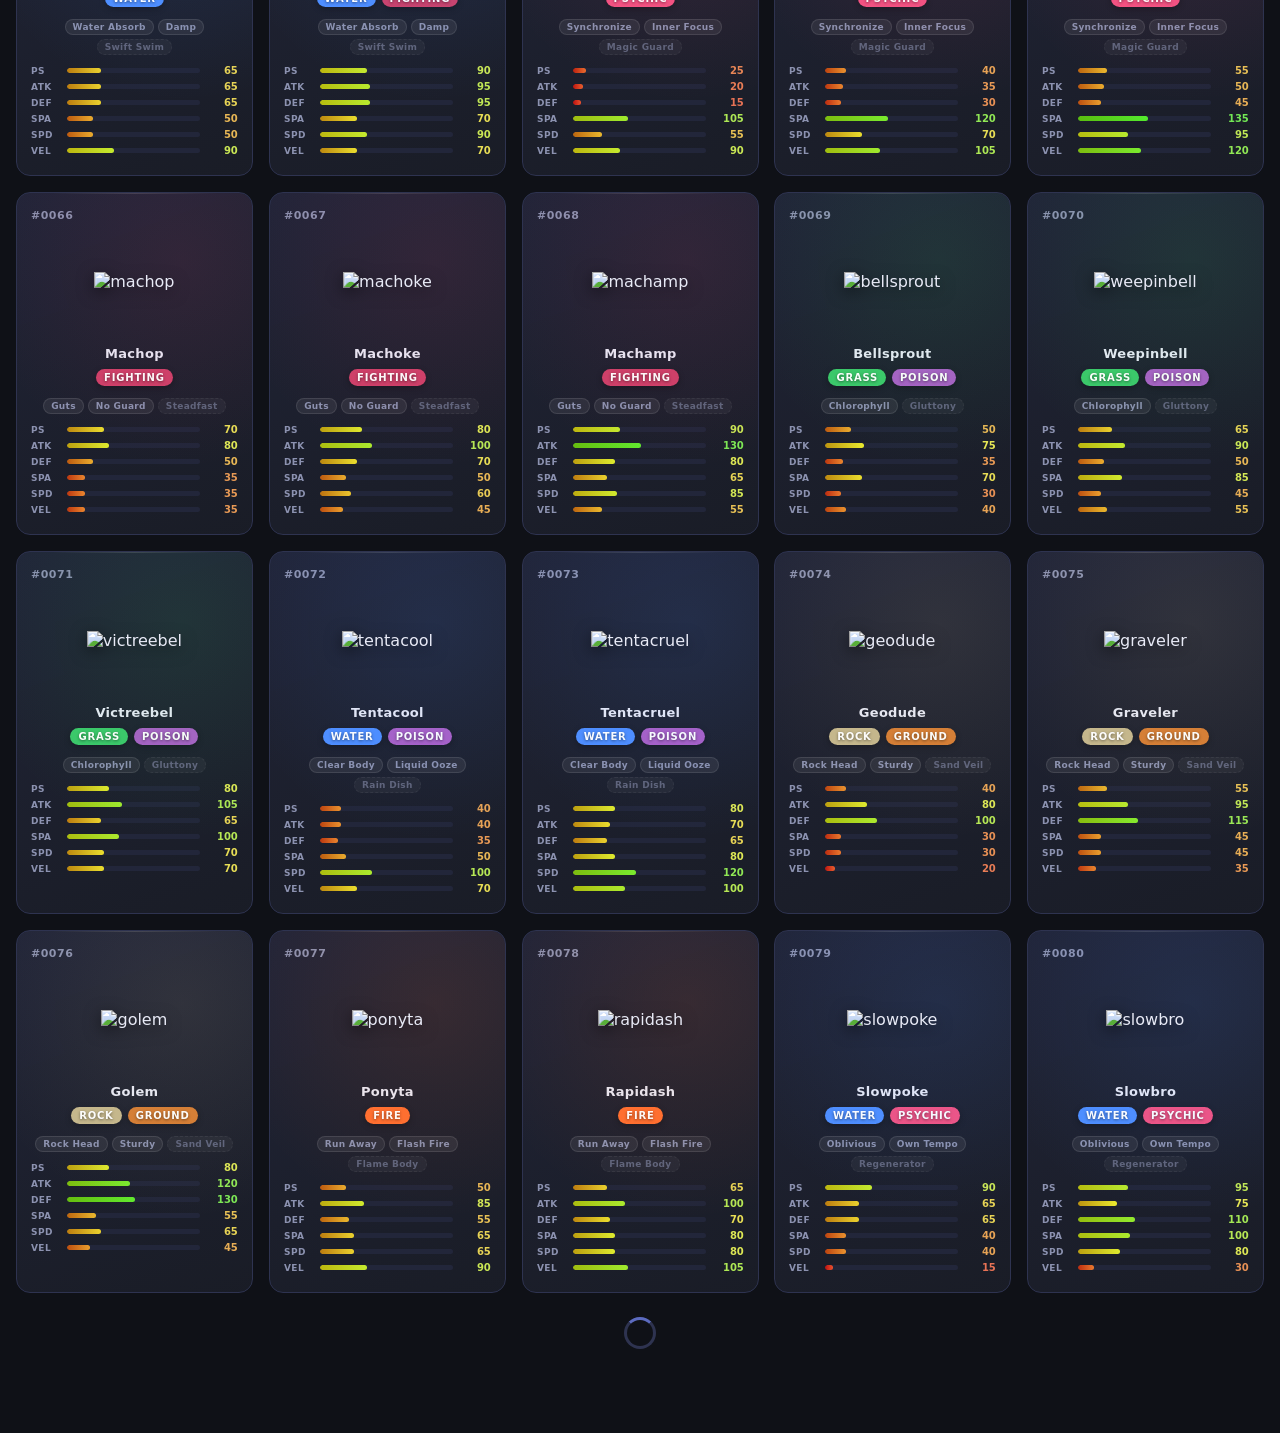
==== commit 5e2f90a8: "Banderas SVG reales en selector de idioma, default ingles Co-Authored-By: Claude Sonnet 4.6 <noreply" ====
--- a/index.html
+++ b/index.html
@@ -54,8 +54,12 @@
   </div>
   <div class="top-right-ui">
     <div class="lang-toggle">
-      <button class="lang-btn active" data-lang="es" title="Español">🇪🇸</button>
-      <button class="lang-btn" data-lang="en" title="English">🇬🇧</button>
+      <button class="lang-btn" data-lang="es" title="Español">
+        <svg viewBox="0 0 3 2" width="26" height="18"><rect width="3" height="2" fill="#c60b1e"/><rect y=".5" width="3" height="1" fill="#ffc400"/></svg>
+      </button>
+      <button class="lang-btn active" data-lang="en" title="English">
+        <svg viewBox="0 0 60 30" width="26" height="14"><rect width="60" height="30" fill="#012169"/><path d="M0,0 L60,30 M60,0 L0,30" stroke="#fff" stroke-width="6"/><path d="M30,0 V30 M0,15 H60" stroke="#fff" stroke-width="10"/><path d="M0,0 L60,30 M60,0 L0,30" stroke="#C8102E" stroke-width="4"/><path d="M30,0 V30 M0,15 H60" stroke="#C8102E" stroke-width="6"/></svg>
+      </button>
     </div>
     <div class="view-toggle">
       <button id="btn-grid" class="view-btn active" title="Cuadrícula">
--- a/style.css
+++ b/style.css
@@ -728,15 +728,15 @@
 .lang-btn {
   background: none;
   border: none;
-  padding: 0 11px;
+  padding: 0 10px;
   height: 36px;
   cursor: pointer;
-  font-size: 19px;
-  display: flex;
-  align-items: center;
-  opacity: .45;
+  display: flex;
+  align-items: center;
+  opacity: .4;
   transition: opacity .15s, background .15s;
 }
+.lang-btn svg { border-radius: 2px; display: block; }
 .lang-btn.active  { opacity: 1; background: rgba(255,255,255,.09); }
 .lang-btn:hover:not(.active) { opacity: .75; }
 
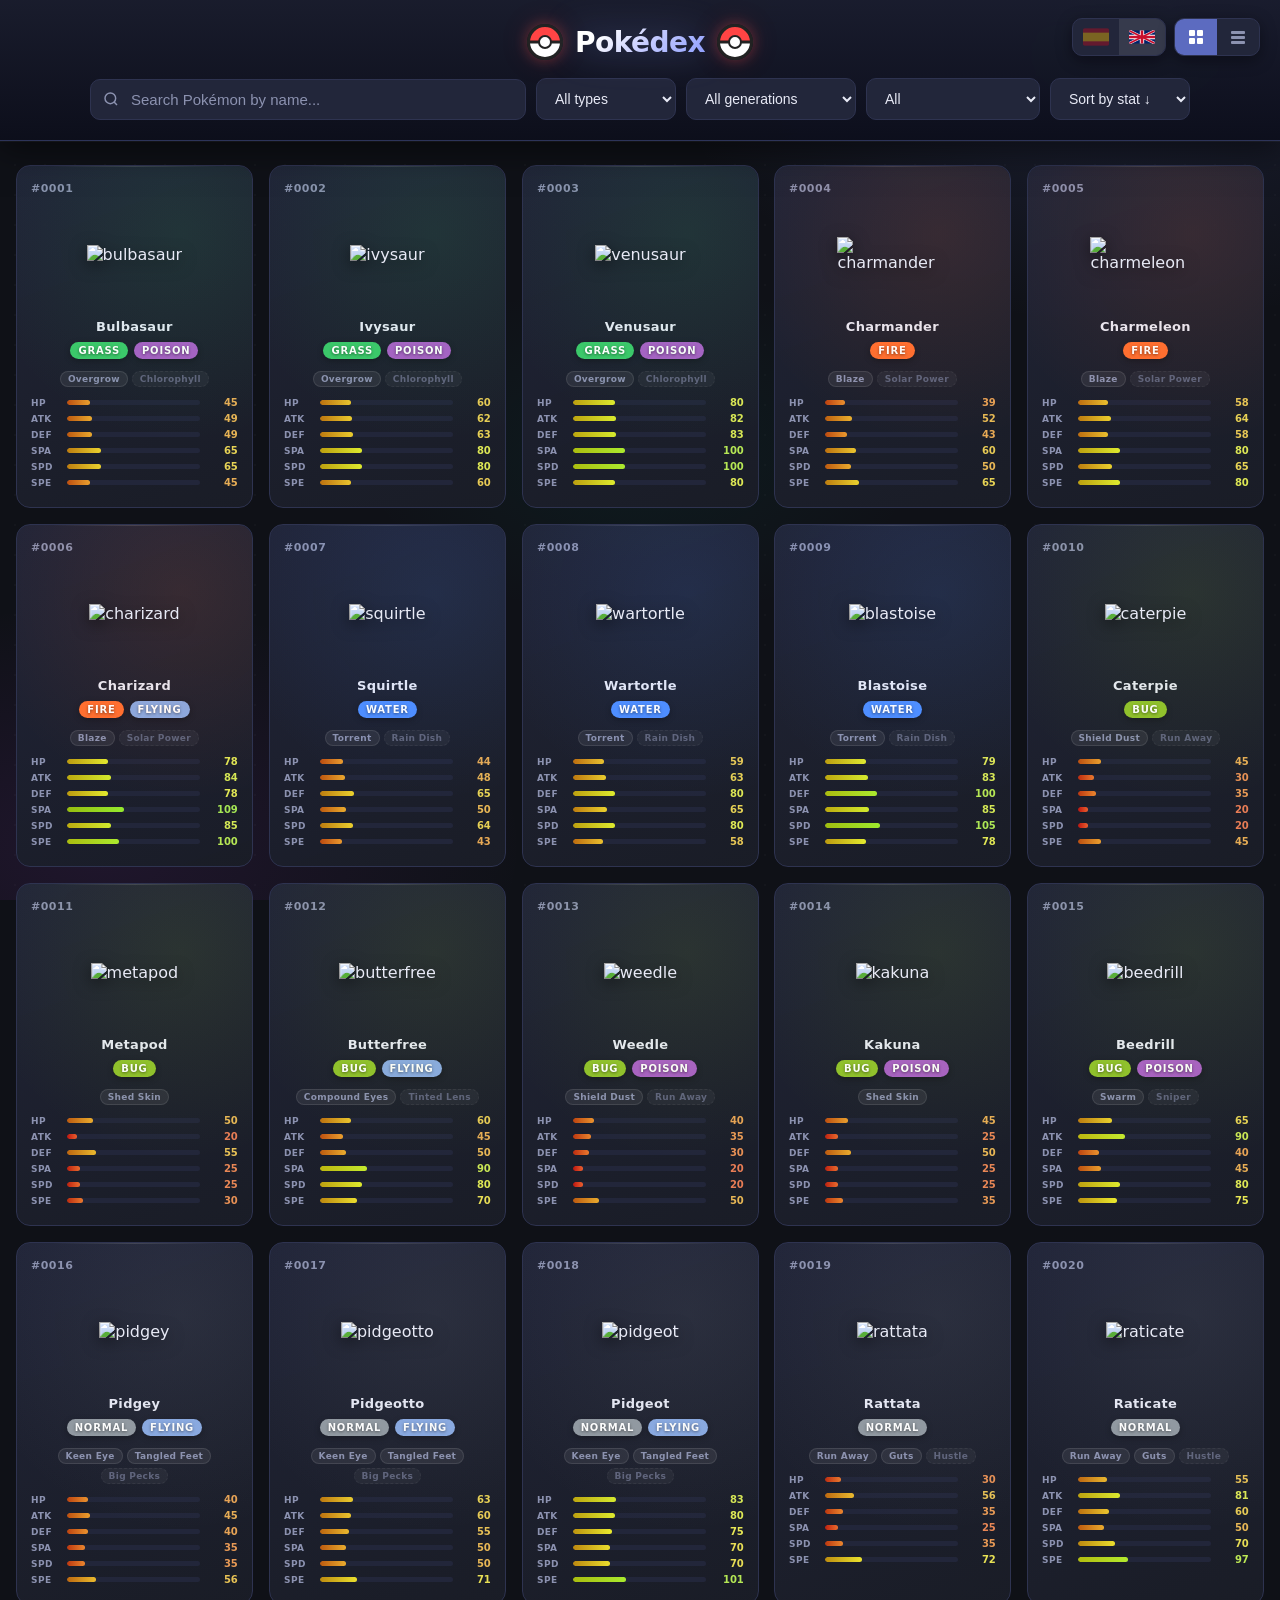
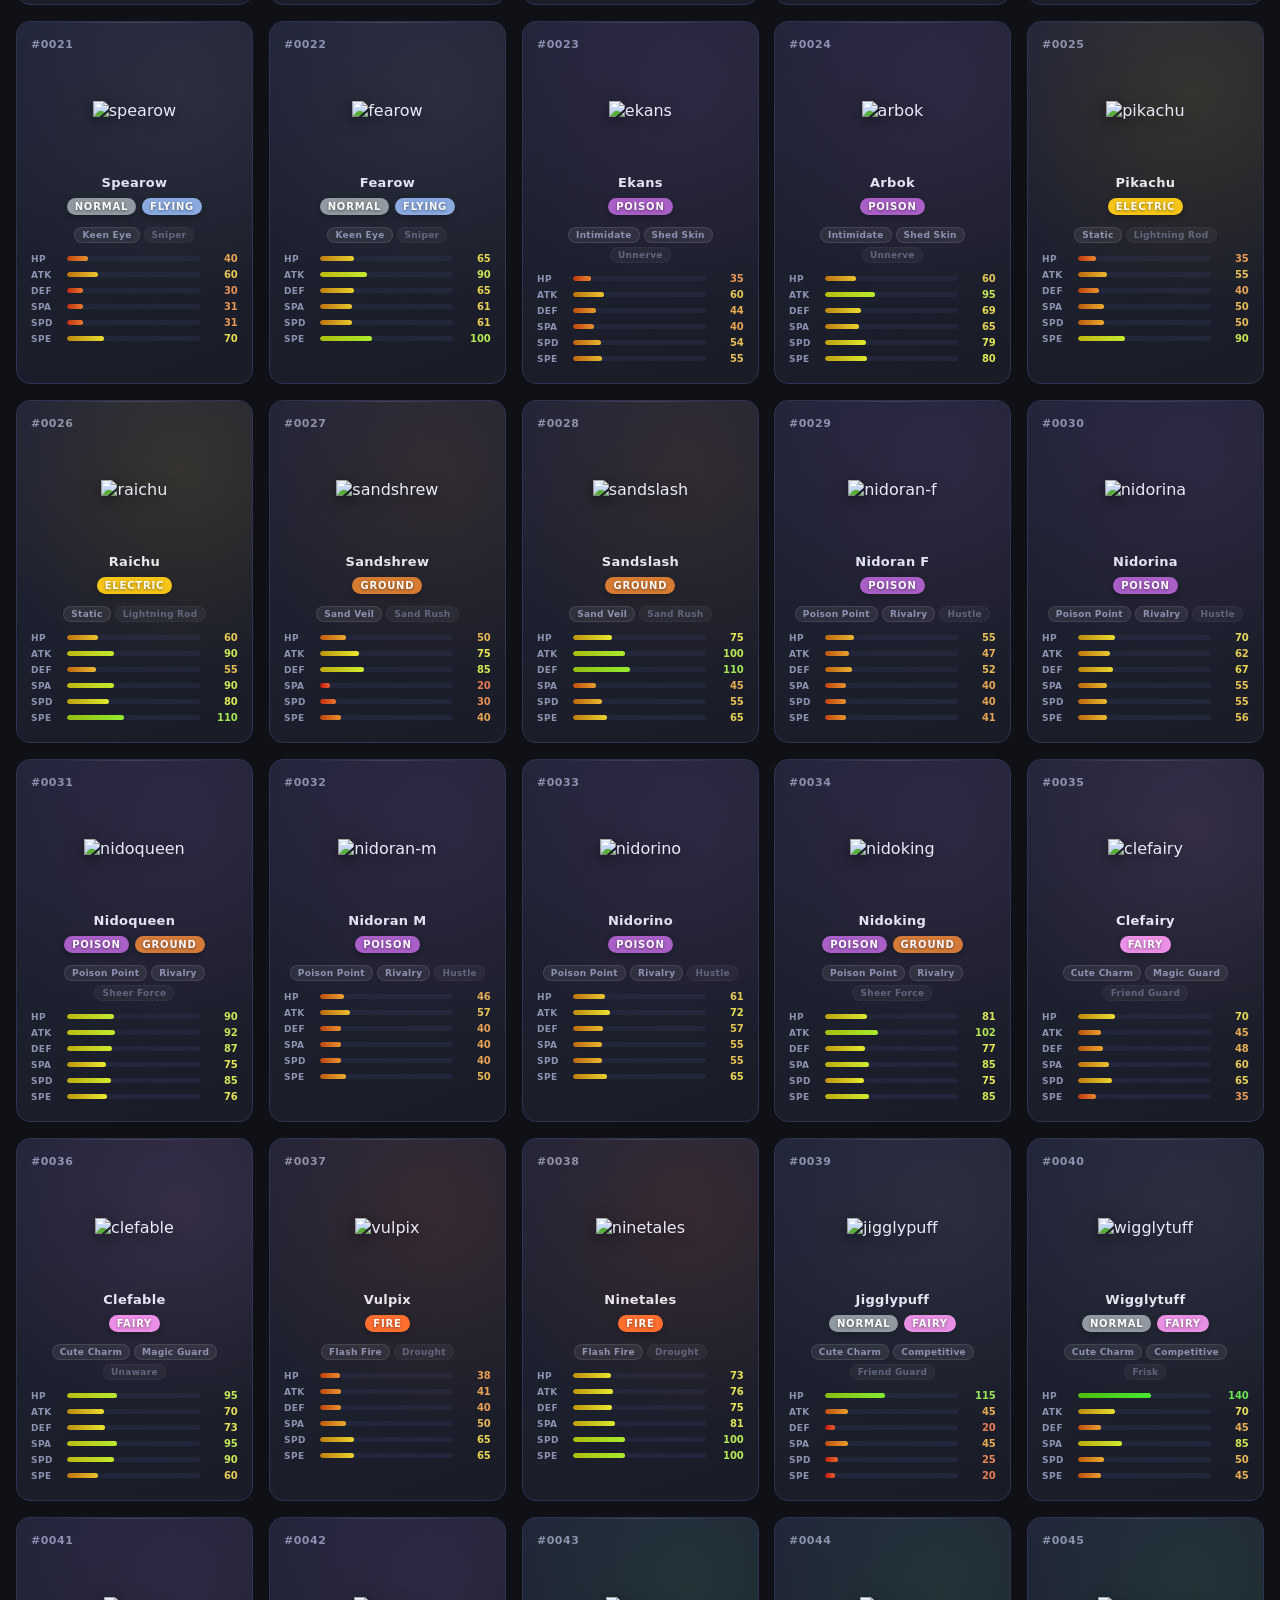
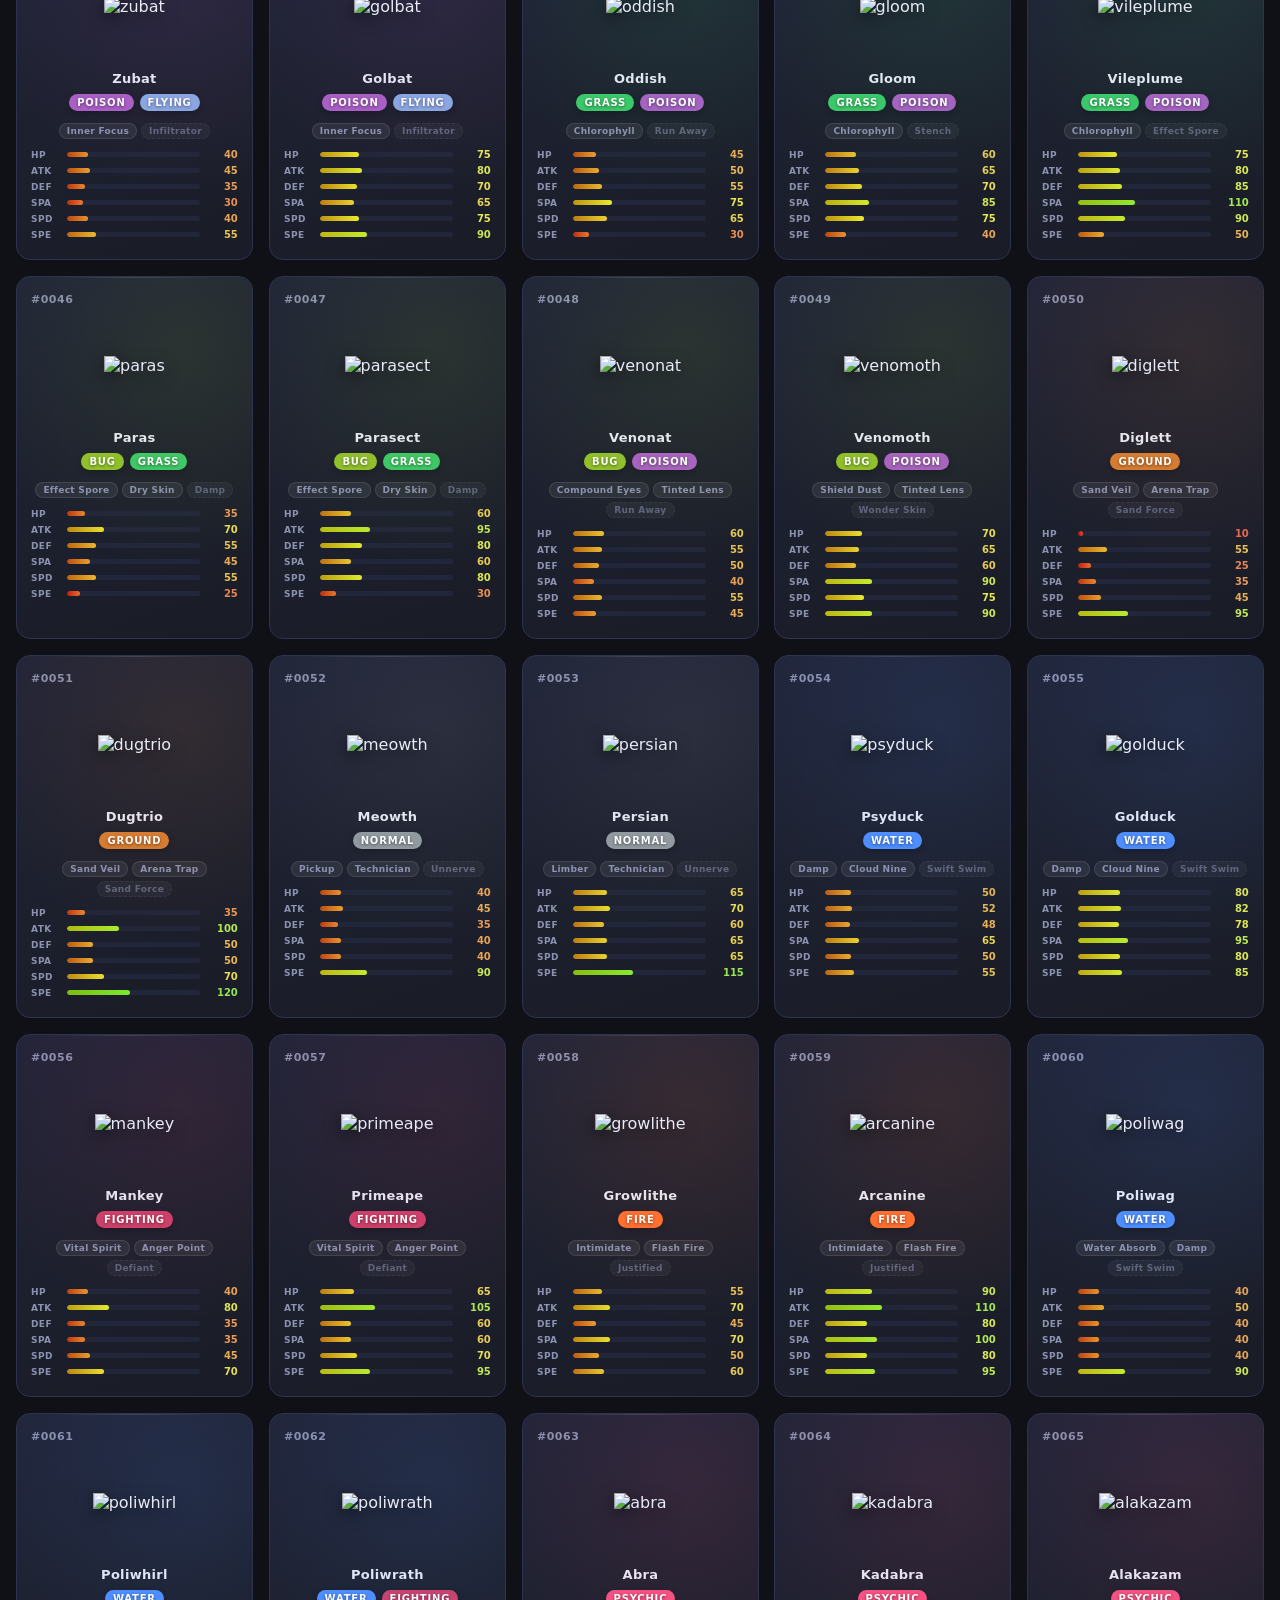
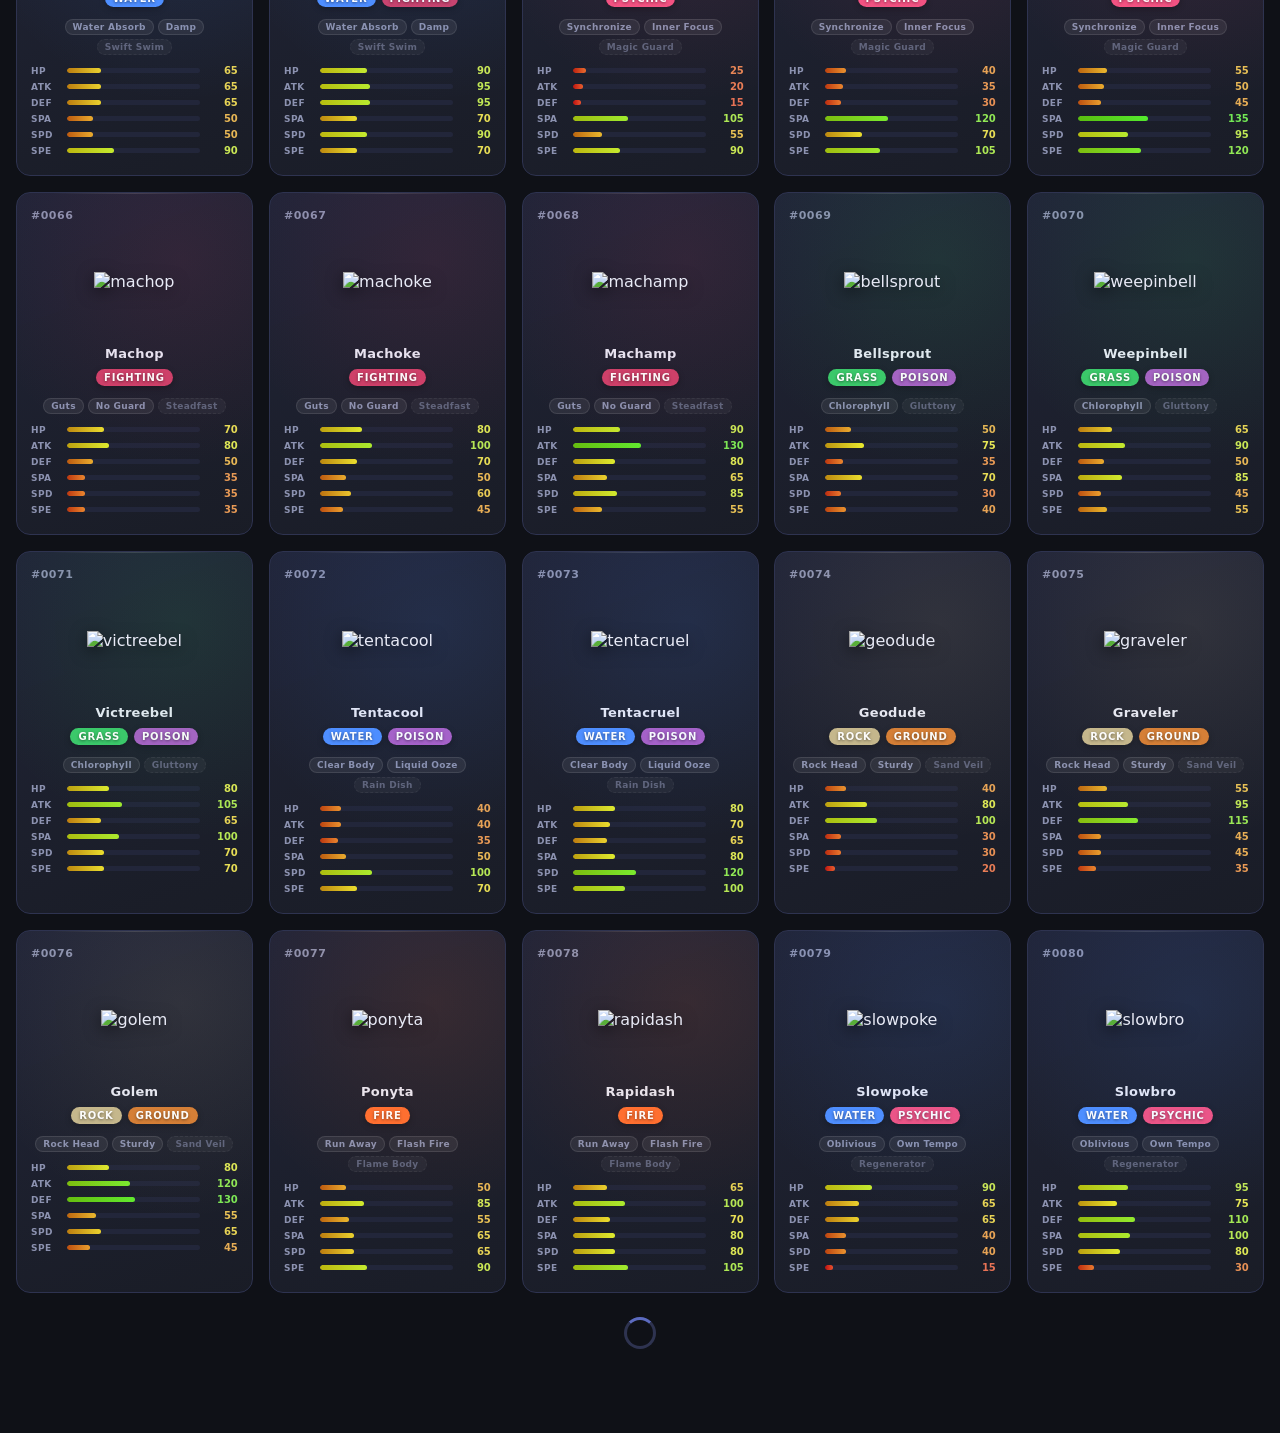
==== commit a7cc6ccd: "Traducir toda la UI al cambiar idioma (controles, stats, efectividad, modal) Co-Authored-By: Claude " ====
--- a/index.html
+++ b/index.html
@@ -19,13 +19,13 @@
       <svg width="16" height="16" viewBox="0 0 24 24" fill="none" stroke="currentColor" stroke-width="2.2">
         <circle cx="11" cy="11" r="8"/><path d="m21 21-4.35-4.35"/>
       </svg>
-      <input type="text" id="search" placeholder="Buscar Pokémon por nombre..." autocomplete="off" />
+      <input type="text" id="search" placeholder="Search Pokémon by name..." autocomplete="off" />
     </div>
     <select id="type-filter">
-      <option value="">Todos los tipos</option>
+      <option value="">All types</option>
     </select>
     <select id="gen-filter">
-      <option value="">Todas las generaciones</option>
+      <option value="">All generations</option>
       <option value="1">Gen I (1–151)</option>
       <option value="2">Gen II (152–251)</option>
       <option value="3">Gen III (252–386)</option>
@@ -37,19 +37,19 @@
       <option value="9">Gen IX (906–1025)</option>
     </select>
     <select id="forms-filter">
-      <option value="">Todos</option>
-      <option value="base">Solo formas base</option>
-      <option value="forms">Solo megas y formas</option>
+      <option value="">All</option>
+      <option value="base">Base forms only</option>
+      <option value="forms">Megas &amp; forms only</option>
     </select>
     <select id="stat-sort">
-      <option value="">Ordenar por stat ↓</option>
+      <option value="">Sort by stat ↓</option>
       <option value="total">Total (BST)</option>
-      <option value="hp">PS (HP)</option>
-      <option value="attack">Ataque</option>
-      <option value="defense">Defensa</option>
-      <option value="special-attack">Atq. Especial</option>
-      <option value="special-defense">Def. Especial</option>
-      <option value="speed">Velocidad</option>
+      <option value="hp">HP</option>
+      <option value="attack">Attack</option>
+      <option value="defense">Defense</option>
+      <option value="special-attack">Sp. Atk</option>
+      <option value="special-defense">Sp. Def</option>
+      <option value="speed">Speed</option>
     </select>
   </div>
   <div class="top-right-ui">
@@ -88,7 +88,7 @@
     <svg width="64" height="64" viewBox="0 0 24 24" fill="none" stroke="currentColor" stroke-width="1.5">
       <circle cx="12" cy="12" r="10"/><path d="M12 8v4m0 4h.01"/>
     </svg>
-    <p>No se encontraron Pokémon</p>
+    <p>No Pokémon found</p>
   </div>
   <div id="sentinel">
     <div class="loader" id="loader" style="display:none"></div>
@@ -114,12 +114,12 @@
 
     <div class="modal-body">
       <div class="modal-section">
-        <div class="section-title">Habilidades</div>
+        <div class="section-title" id="section-abilities">Abilities</div>
         <div id="modal-abilities" class="modal-abilities"></div>
       </div>
 
       <div class="modal-section">
-        <div class="section-title">Estadísticas Base</div>
+        <div class="section-title" id="section-stats">Base Stats</div>
         <div id="modal-stats"></div>
         <div class="stat-total-row">
           <span class="stat-total-label">Total</span>
@@ -128,12 +128,12 @@
       </div>
 
       <div class="modal-section">
-        <div class="section-title">Efectividad de tipos (defensiva)</div>
+        <div class="section-title" id="section-def-eff">Type effectiveness (defensive)</div>
         <div id="modal-effectiveness"></div>
       </div>
 
       <div class="modal-section">
-        <div class="section-title">Efectividad de tipos (ofensiva)</div>
+        <div class="section-title" id="section-off-eff">Type effectiveness (offensive)</div>
         <div id="modal-offensive"></div>
       </div>
 
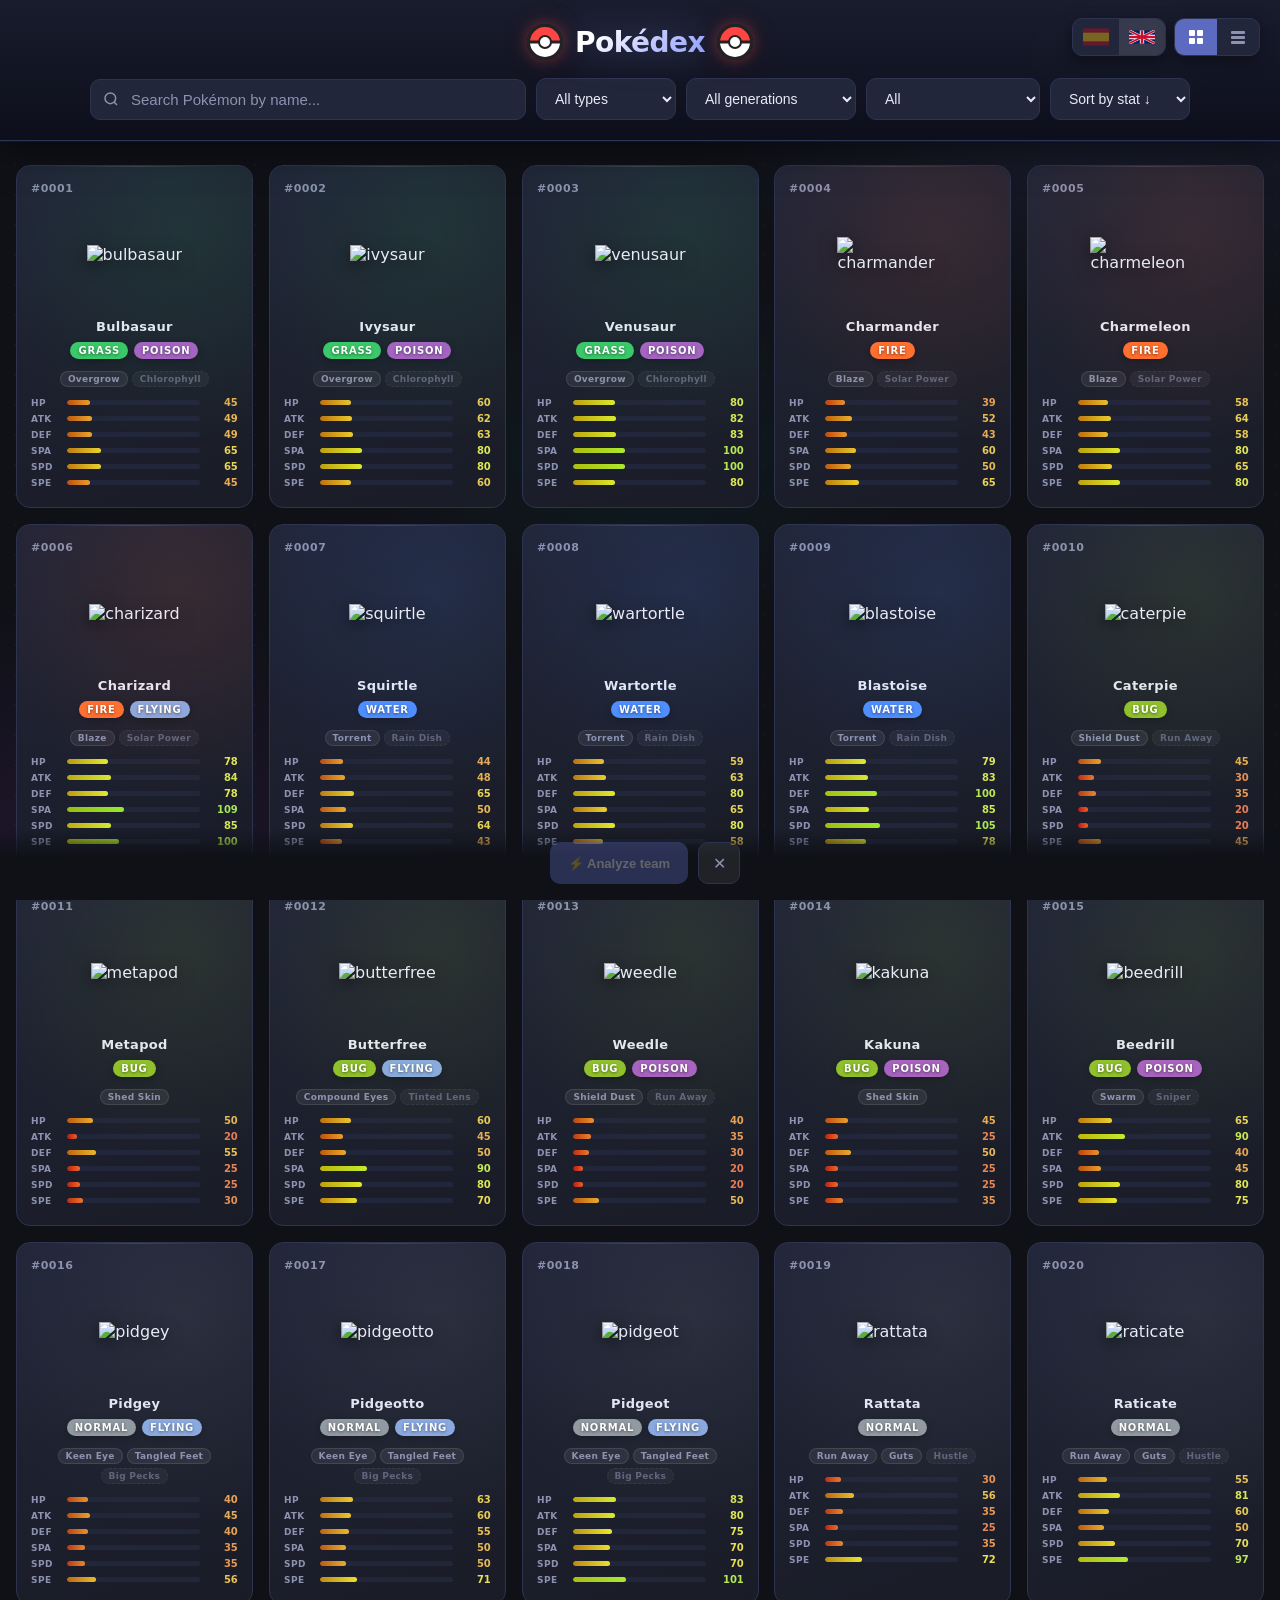
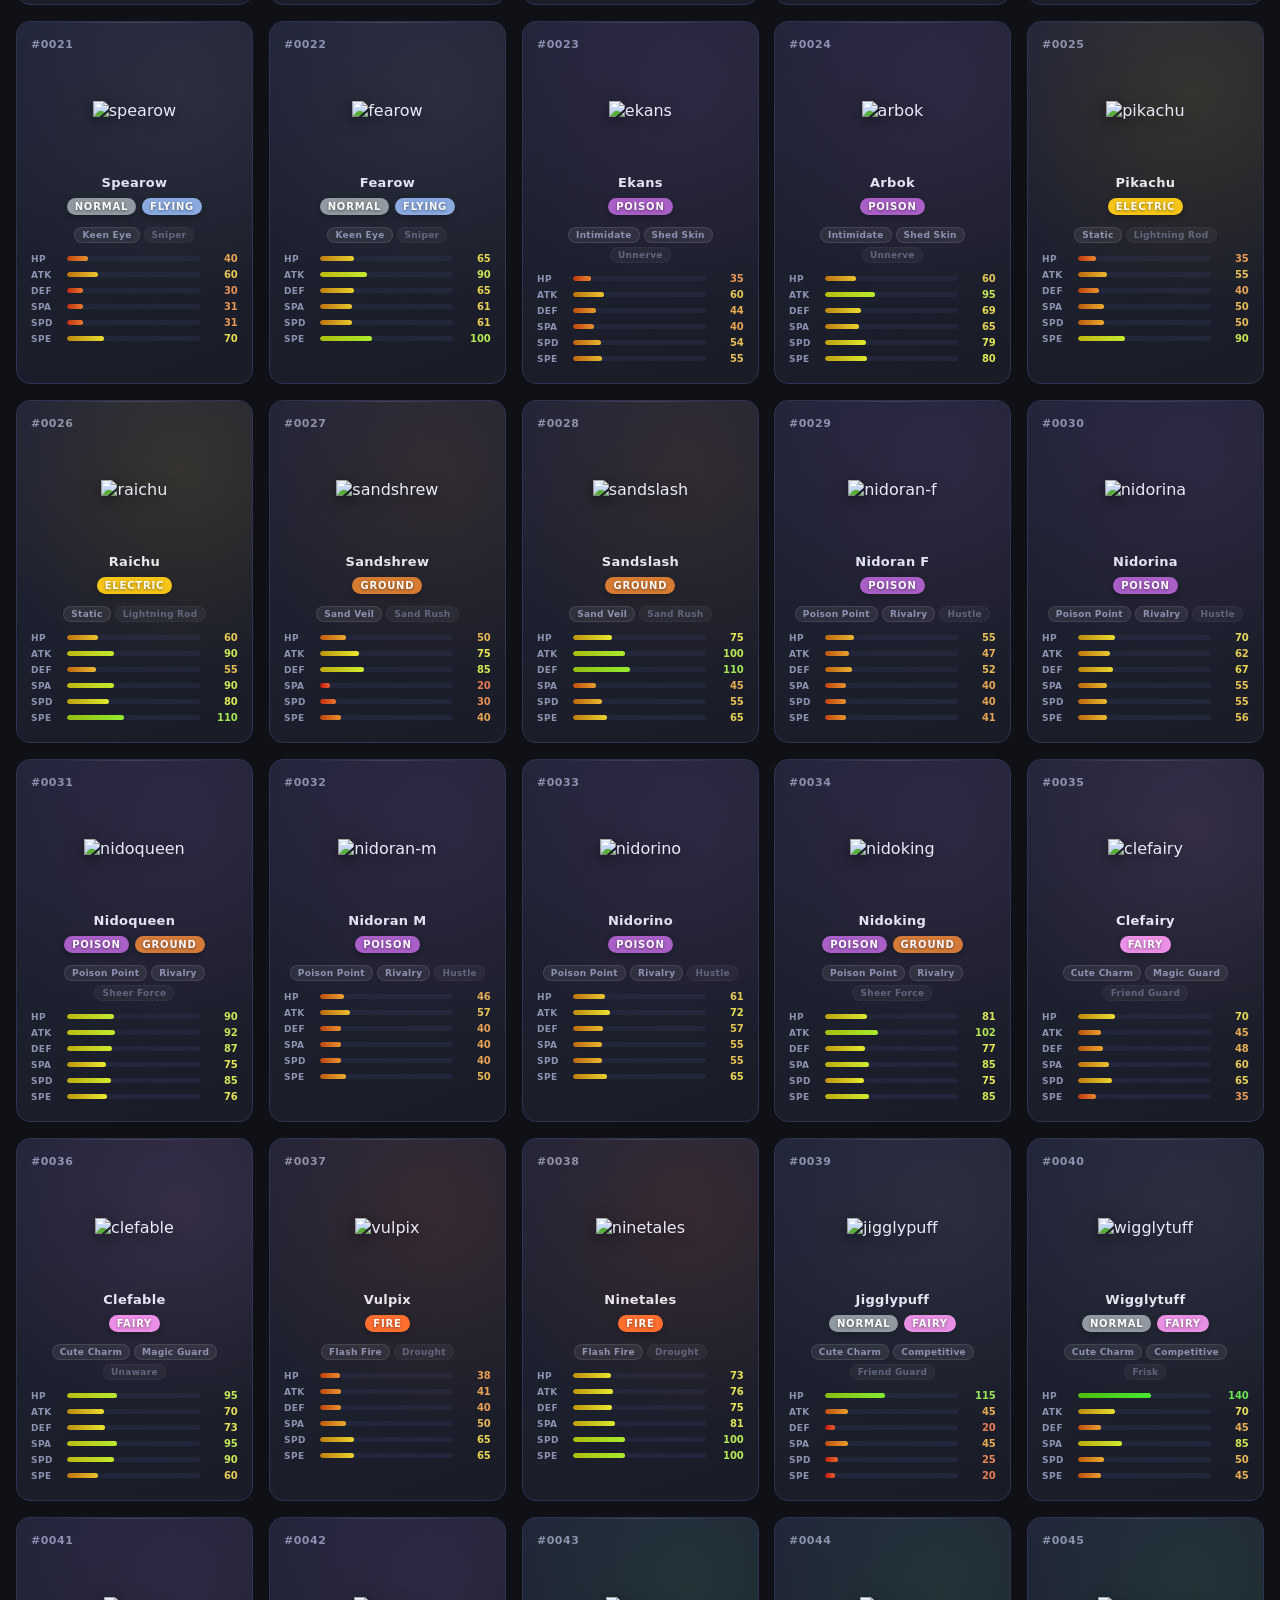
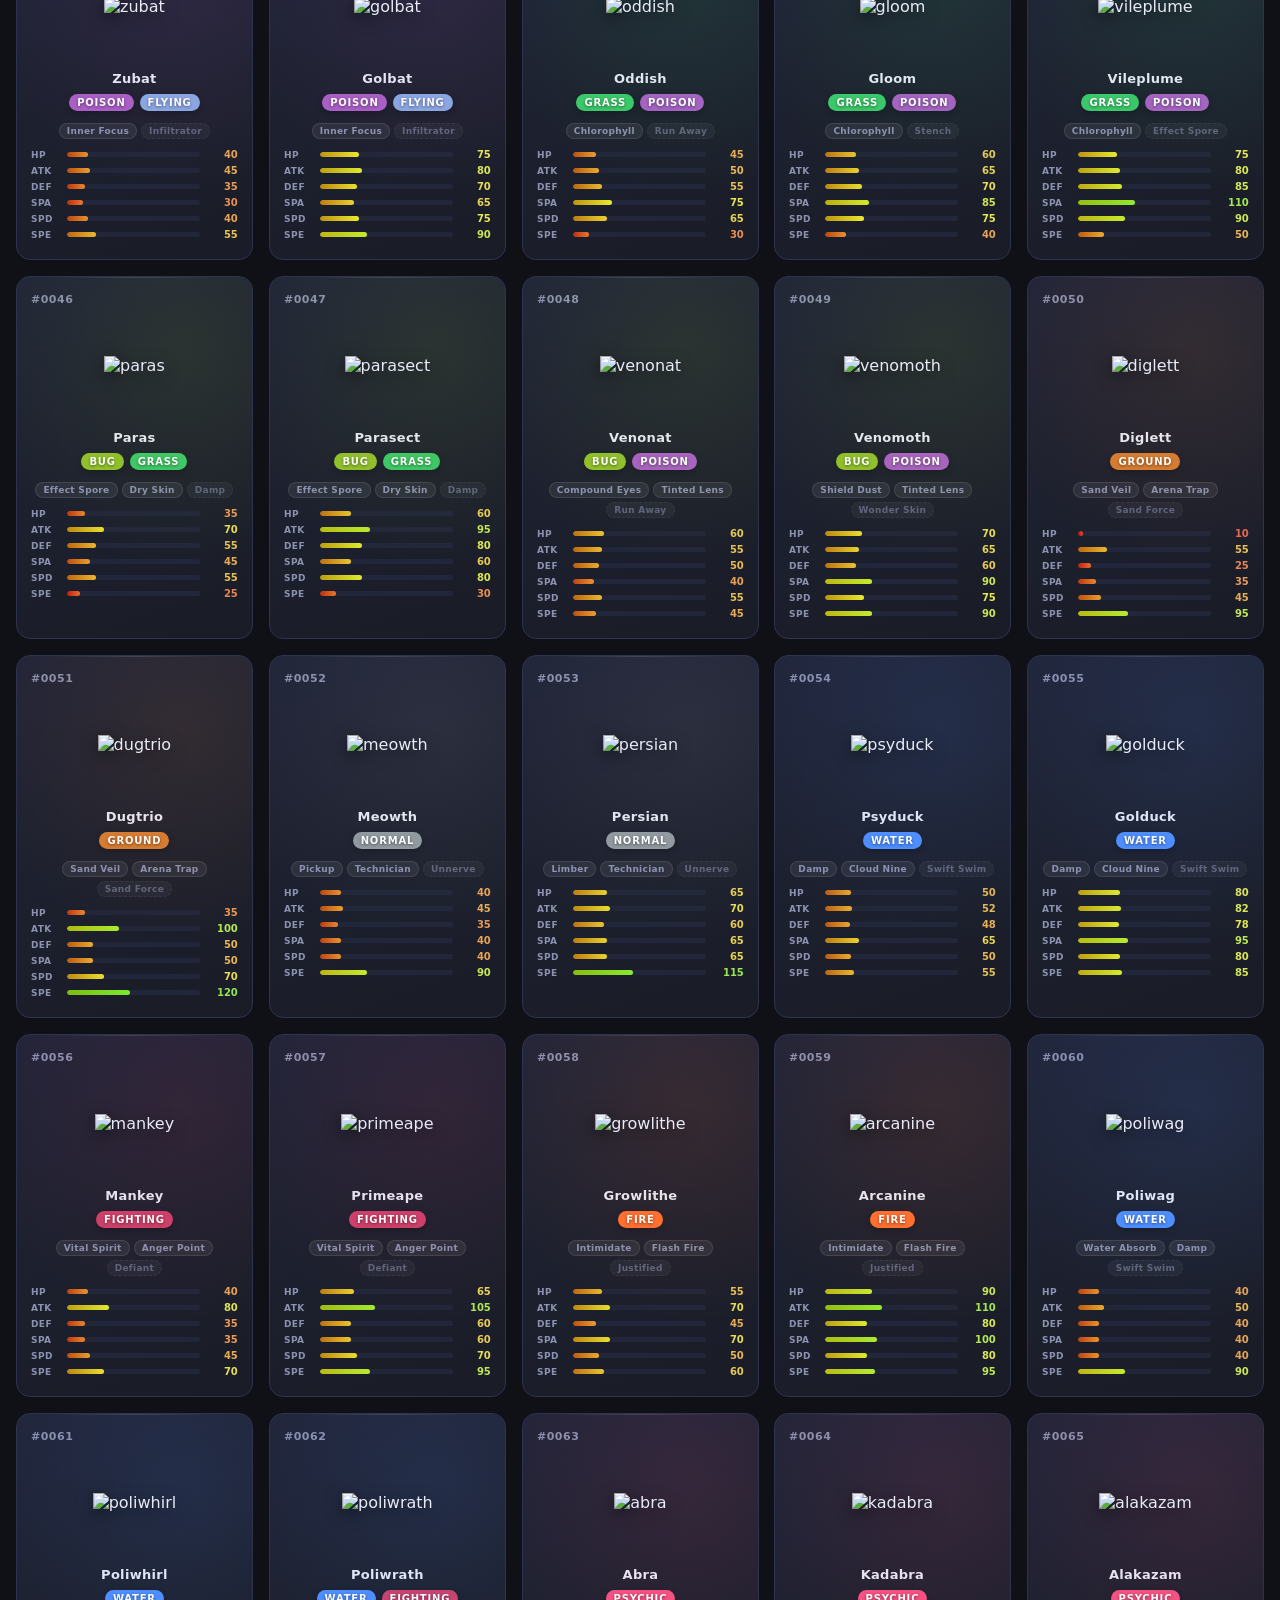
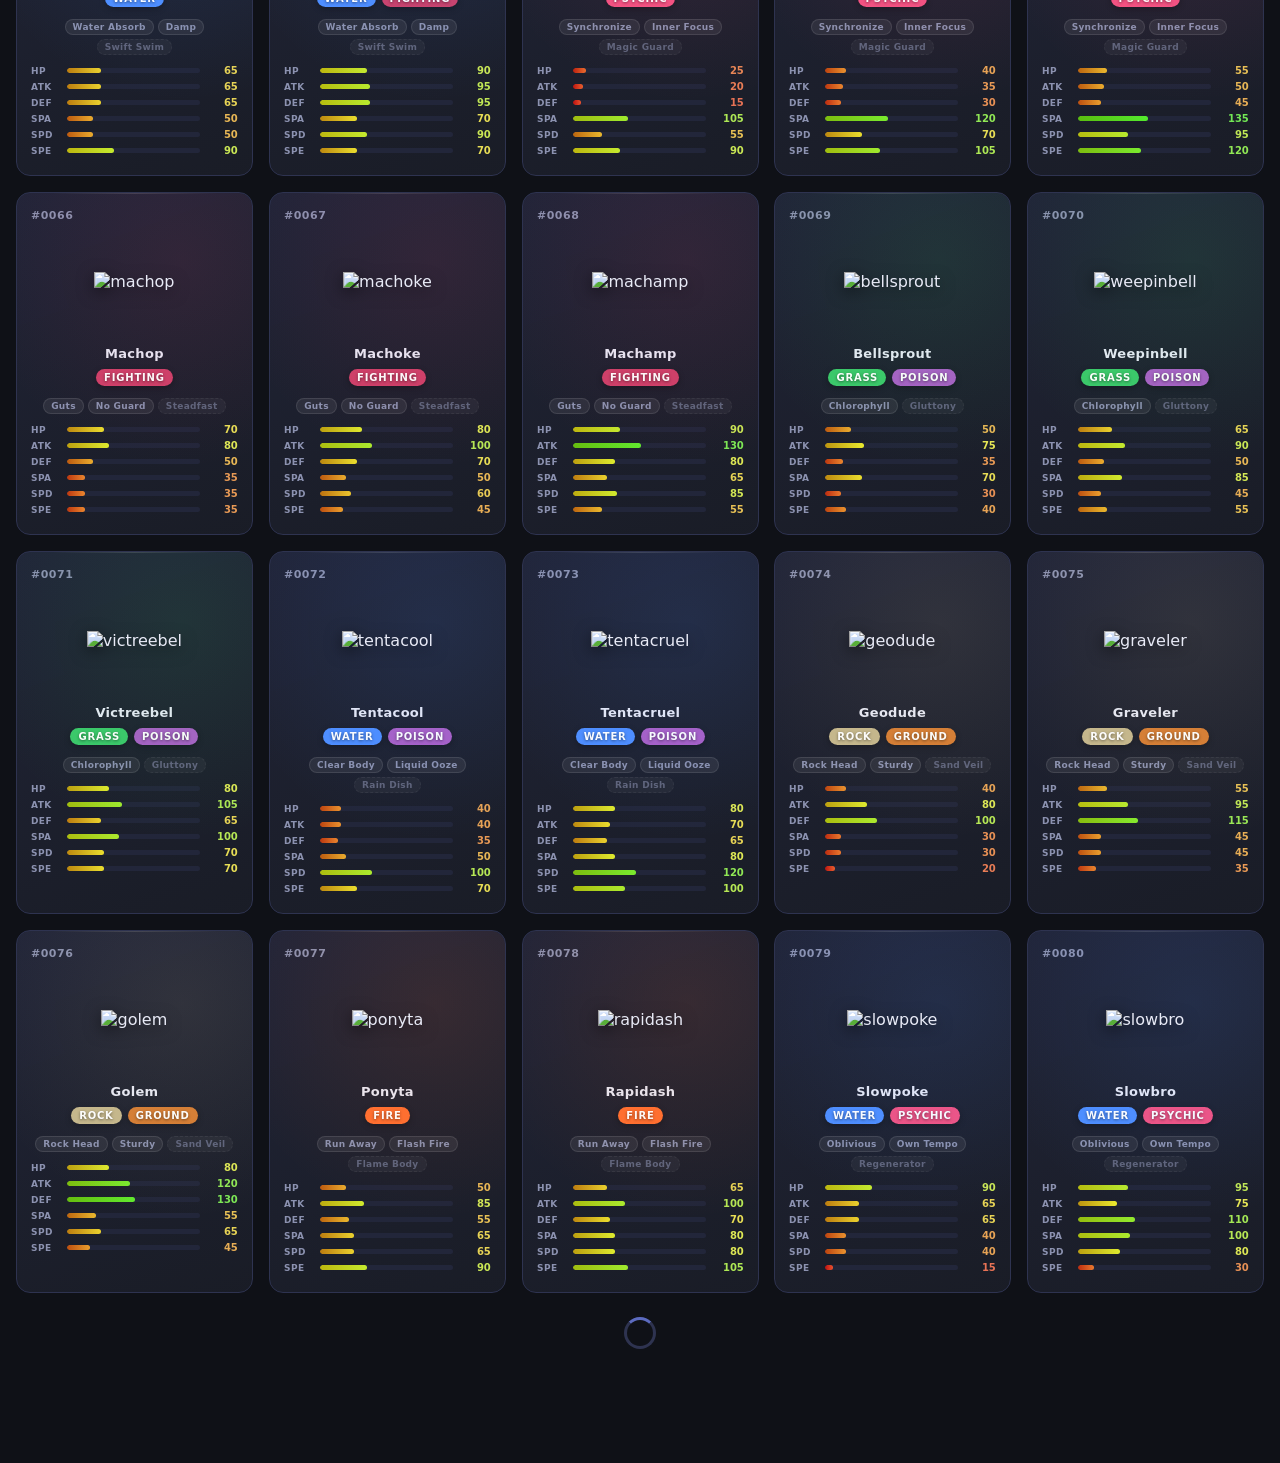
==== commit 2339458c: "Añadir team builder con análisis IA - Barra de equipo fija en la parte inferior (6 slots, botón anal" ====
--- a/index.html
+++ b/index.html
@@ -110,6 +110,7 @@
       <h2 class="modal-name"  id="modal-name"></h2>
       <div class="modal-types" id="modal-types"></div>
       <div class="modal-forms" id="modal-forms"></div>
+      <button id="modal-add-team" class="modal-add-team-btn">+ Add to team</button>
     </div>
 
     <div class="modal-body">
@@ -141,6 +142,22 @@
   </div>
 </div>
 
+<!-- TEAM BAR -->
+<div id="team-bar">
+  <div id="team-slots"></div>
+  <button id="btn-analyze" disabled>⚡ Analyze team</button>
+  <button id="btn-clear-team" title="Clear team">✕</button>
+</div>
+
+<!-- ANALYSIS MODAL -->
+<div id="analysis-overlay">
+  <div id="analysis-box">
+    <button class="modal-close" id="analysis-close">✕</button>
+    <h3 id="analysis-title">Team Analysis</h3>
+    <div id="analysis-content"></div>
+  </div>
+</div>
+
 <script src="script.js"></script>
 </body>
 </html>
--- a/style.css
+++ b/style.css
@@ -813,6 +813,142 @@
 .col-type .type-badge { font-size: 9px; padding: 2px 6px; }
 .col-stat { padding: 8px 14px; text-align: right; font-weight: 700; white-space: nowrap; }
 
+/* ── TEAM BAR ── */
+#team-bar {
+  position: fixed;
+  bottom: 0; left: 0; right: 0;
+  z-index: 300;
+  display: flex;
+  align-items: center;
+  justify-content: center;
+  gap: 10px;
+  padding: 12px 20px 16px;
+  background: linear-gradient(0deg, var(--bg) 60%, transparent 100%);
+  pointer-events: none;
+}
+#team-bar > * { pointer-events: all; }
+
+#team-slots { display: flex; gap: 7px; }
+
+.team-slot {
+  width: 52px; height: 52px;
+  background: rgba(26,29,46,.92);
+  border: 2px dashed rgba(255,255,255,.12);
+  border-radius: 10px;
+  display: flex; align-items: center; justify-content: center;
+  position: relative;
+  transition: border-color .2s;
+}
+.team-slot.filled {
+  border-style: solid;
+  border-color: rgba(92,107,192,.5);
+  cursor: pointer;
+}
+.team-slot.filled:hover { border-color: rgba(255,80,80,.6); }
+.team-slot img { width: 44px; height: 44px; object-fit: contain; }
+.slot-remove {
+  display: none;
+  position: absolute; inset: 0;
+  background: rgba(180,0,0,.55);
+  border-radius: 8px;
+  align-items: center; justify-content: center;
+  font-size: 17px; color: #fff;
+}
+.team-slot.filled:hover .slot-remove { display: flex; }
+
+#btn-analyze {
+  background: var(--accent);
+  border: none; border-radius: 10px;
+  color: #fff; font-size: 13px; font-weight: 700;
+  padding: 0 18px; height: 42px;
+  cursor: pointer; white-space: nowrap;
+  transition: background .15s, opacity .15s;
+}
+#btn-analyze:disabled { opacity: .35; cursor: default; }
+#btn-analyze:not(:disabled):hover { background: #7986cb; }
+
+#btn-clear-team {
+  background: rgba(255,255,255,.07);
+  border: 1px solid var(--border); border-radius: 10px;
+  color: var(--text2); width: 42px; height: 42px;
+  cursor: pointer; font-size: 16px;
+  transition: background .15s, color .15s;
+}
+#btn-clear-team:hover { background: rgba(255,80,80,.15); color: #ff5566; }
+
+/* Card + button */
+.card-add-btn {
+  position: absolute; top: 8px; right: 8px;
+  width: 24px; height: 24px;
+  background: rgba(92,107,192,.85);
+  border: none; border-radius: 50%;
+  color: #fff; font-size: 16px; line-height: 1;
+  cursor: pointer; display: none;
+  align-items: center; justify-content: center;
+  transition: background .15s, transform .1s;
+  z-index: 2;
+}
+.card:hover .card-add-btn { display: flex; }
+.card-add-btn:hover { background: #5c6bc0; transform: scale(1.15); }
+.card-add-btn.in-team { background: rgba(40,160,80,.85); display: flex; }
+
+/* Modal add-to-team button */
+.modal-add-team-btn {
+  margin-top: 12px;
+  background: rgba(92,107,192,.18);
+  border: 1px solid rgba(92,107,192,.4);
+  border-radius: 20px;
+  color: #8c9eff;
+  font-size: 12px; font-weight: 700;
+  padding: 6px 18px;
+  cursor: pointer;
+  transition: background .15s, border-color .15s;
+  position: relative; z-index: 1;
+}
+.modal-add-team-btn:hover { background: rgba(92,107,192,.3); border-color: rgba(92,107,192,.7); }
+.modal-add-team-btn.in-team { background: rgba(40,160,80,.18); border-color: rgba(40,160,80,.5); color: #55cc88; }
+
+/* Analysis modal */
+#analysis-overlay {
+  position: fixed; inset: 0;
+  background: rgba(5,7,20,.88);
+  z-index: 600;
+  display: flex; align-items: center; justify-content: center;
+  padding: 16px;
+  opacity: 0; pointer-events: none;
+  transition: opacity .2s;
+}
+#analysis-overlay.open { opacity: 1; pointer-events: all; }
+
+#analysis-box {
+  background: linear-gradient(160deg, #1e2235 0%, #161928 100%);
+  border: 1px solid rgba(255,255,255,.07);
+  border-radius: 22px;
+  width: 100%; max-width: 560px; max-height: 85vh;
+  overflow-y: auto;
+  padding: 32px 28px 28px;
+  position: relative;
+  scrollbar-width: thin; scrollbar-color: var(--border) transparent;
+}
+
+#analysis-title {
+  font-size: 17px; font-weight: 800;
+  margin-bottom: 18px; padding-right: 32px;
+}
+
+#analysis-content {
+  font-size: 14px; line-height: 1.75;
+  color: var(--text);
+}
+#analysis-content strong { color: #8c9eff; display: block; margin-top: 14px; margin-bottom: 4px; font-size: 12px; letter-spacing: .8px; text-transform: uppercase; }
+
+.analysis-loading {
+  text-align: center; color: var(--text2);
+  padding: 30px 0; font-size: 14px;
+}
+
+main { padding-bottom: 90px; }
+
 @media (max-width: 600px) {
   h1 { font-size: 22px; }
   .controls { flex-wrap: wrap; }
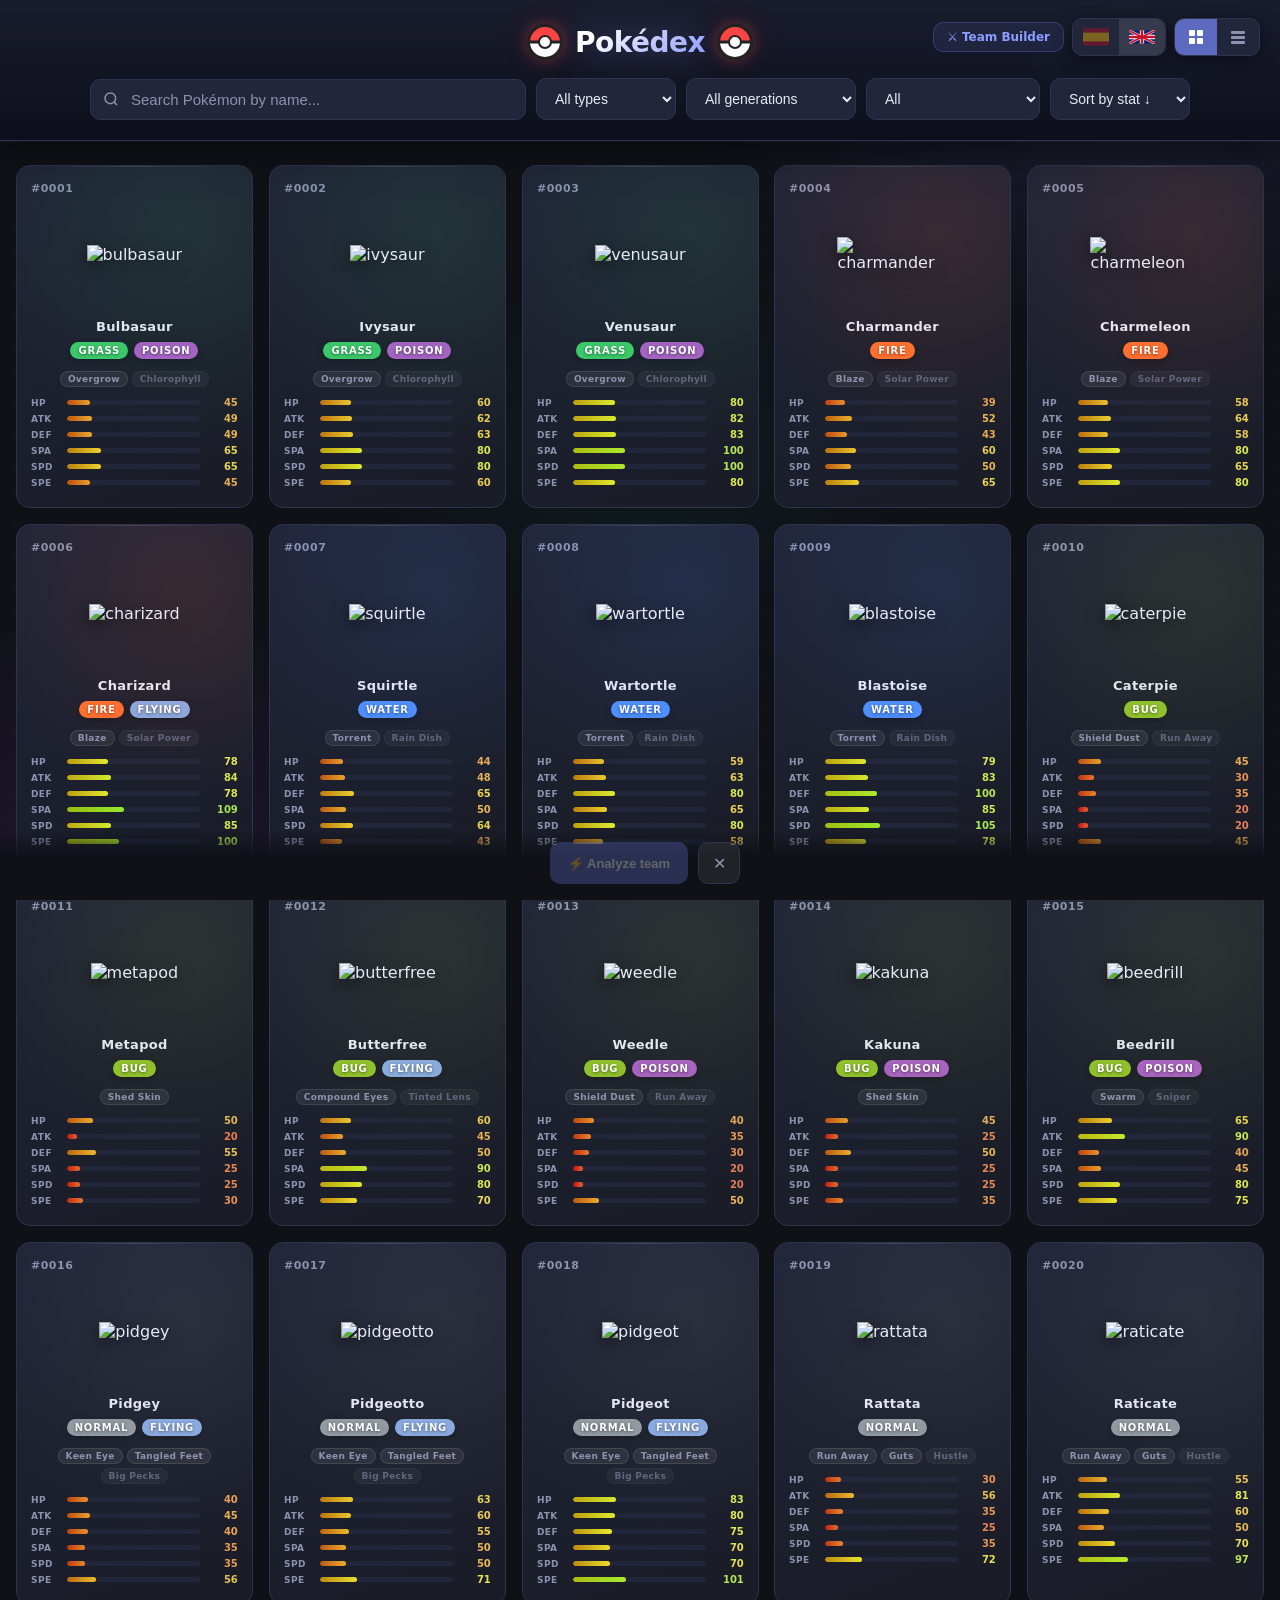
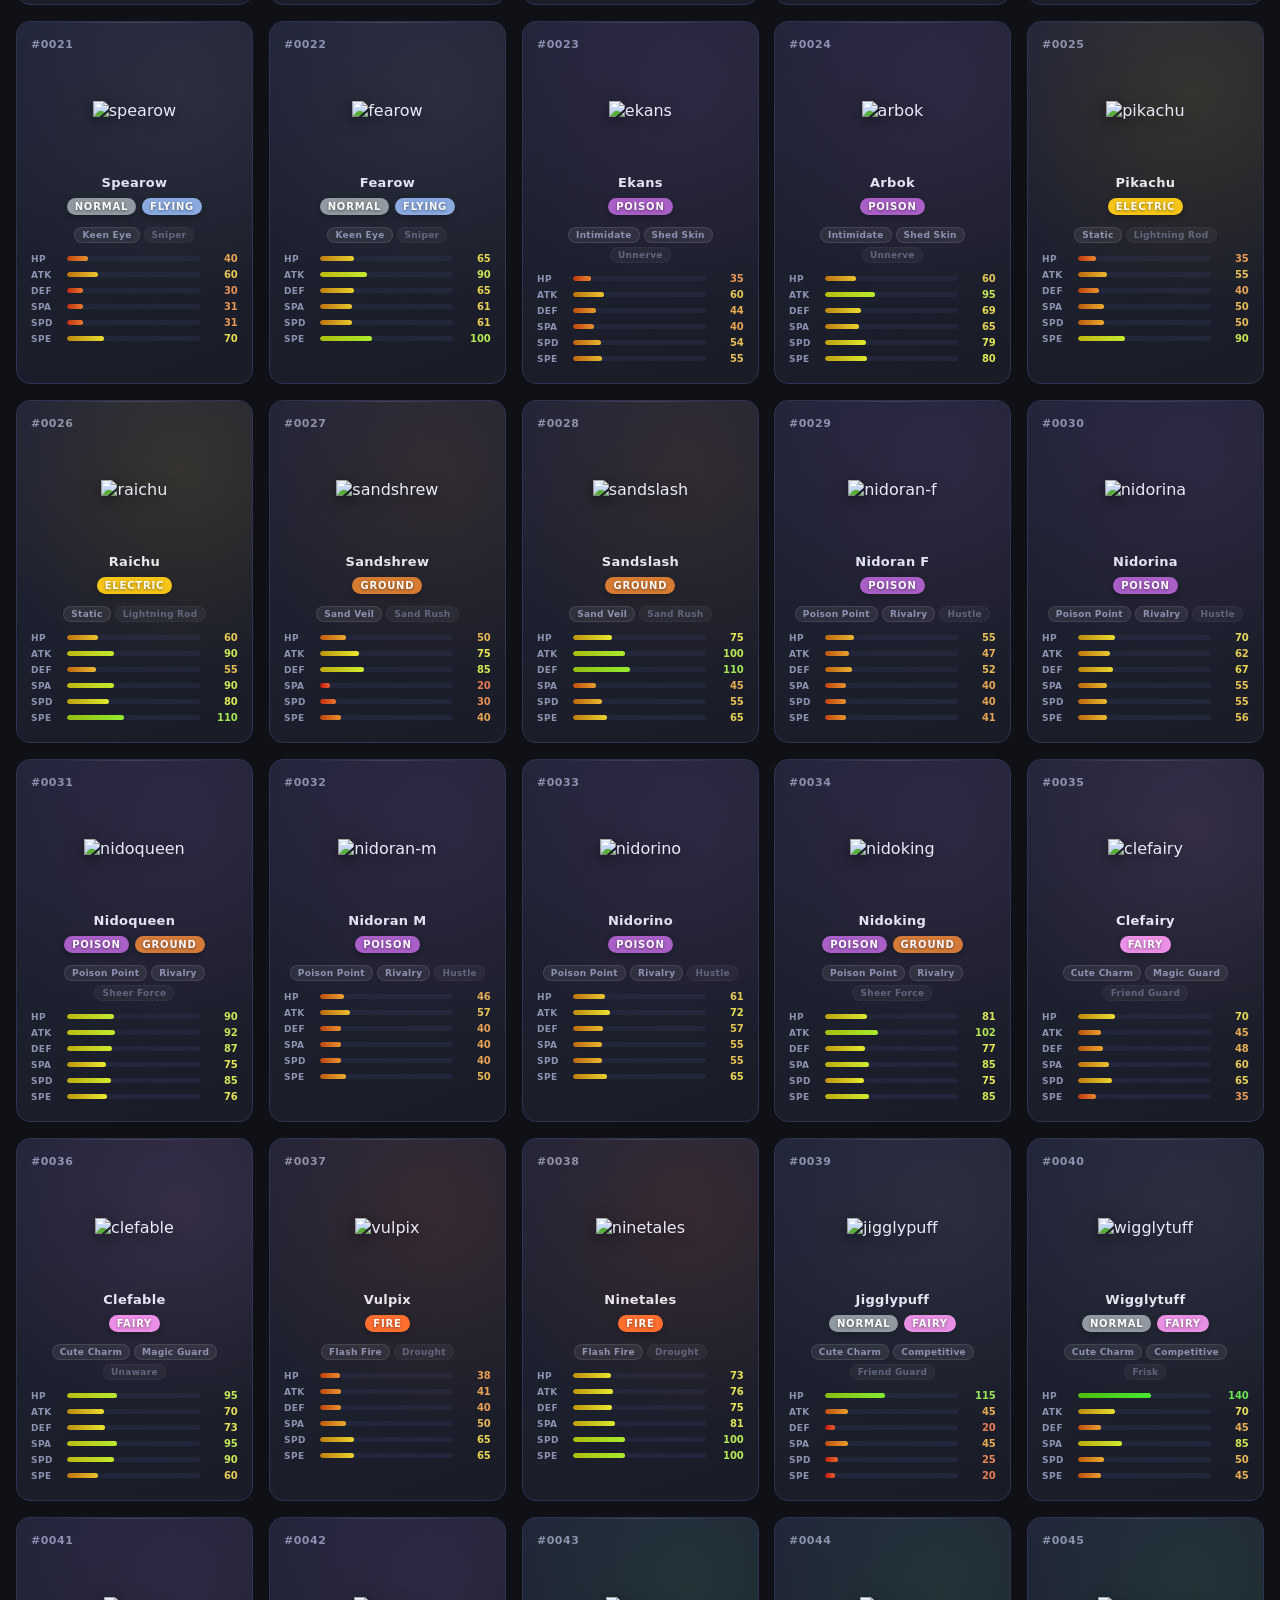
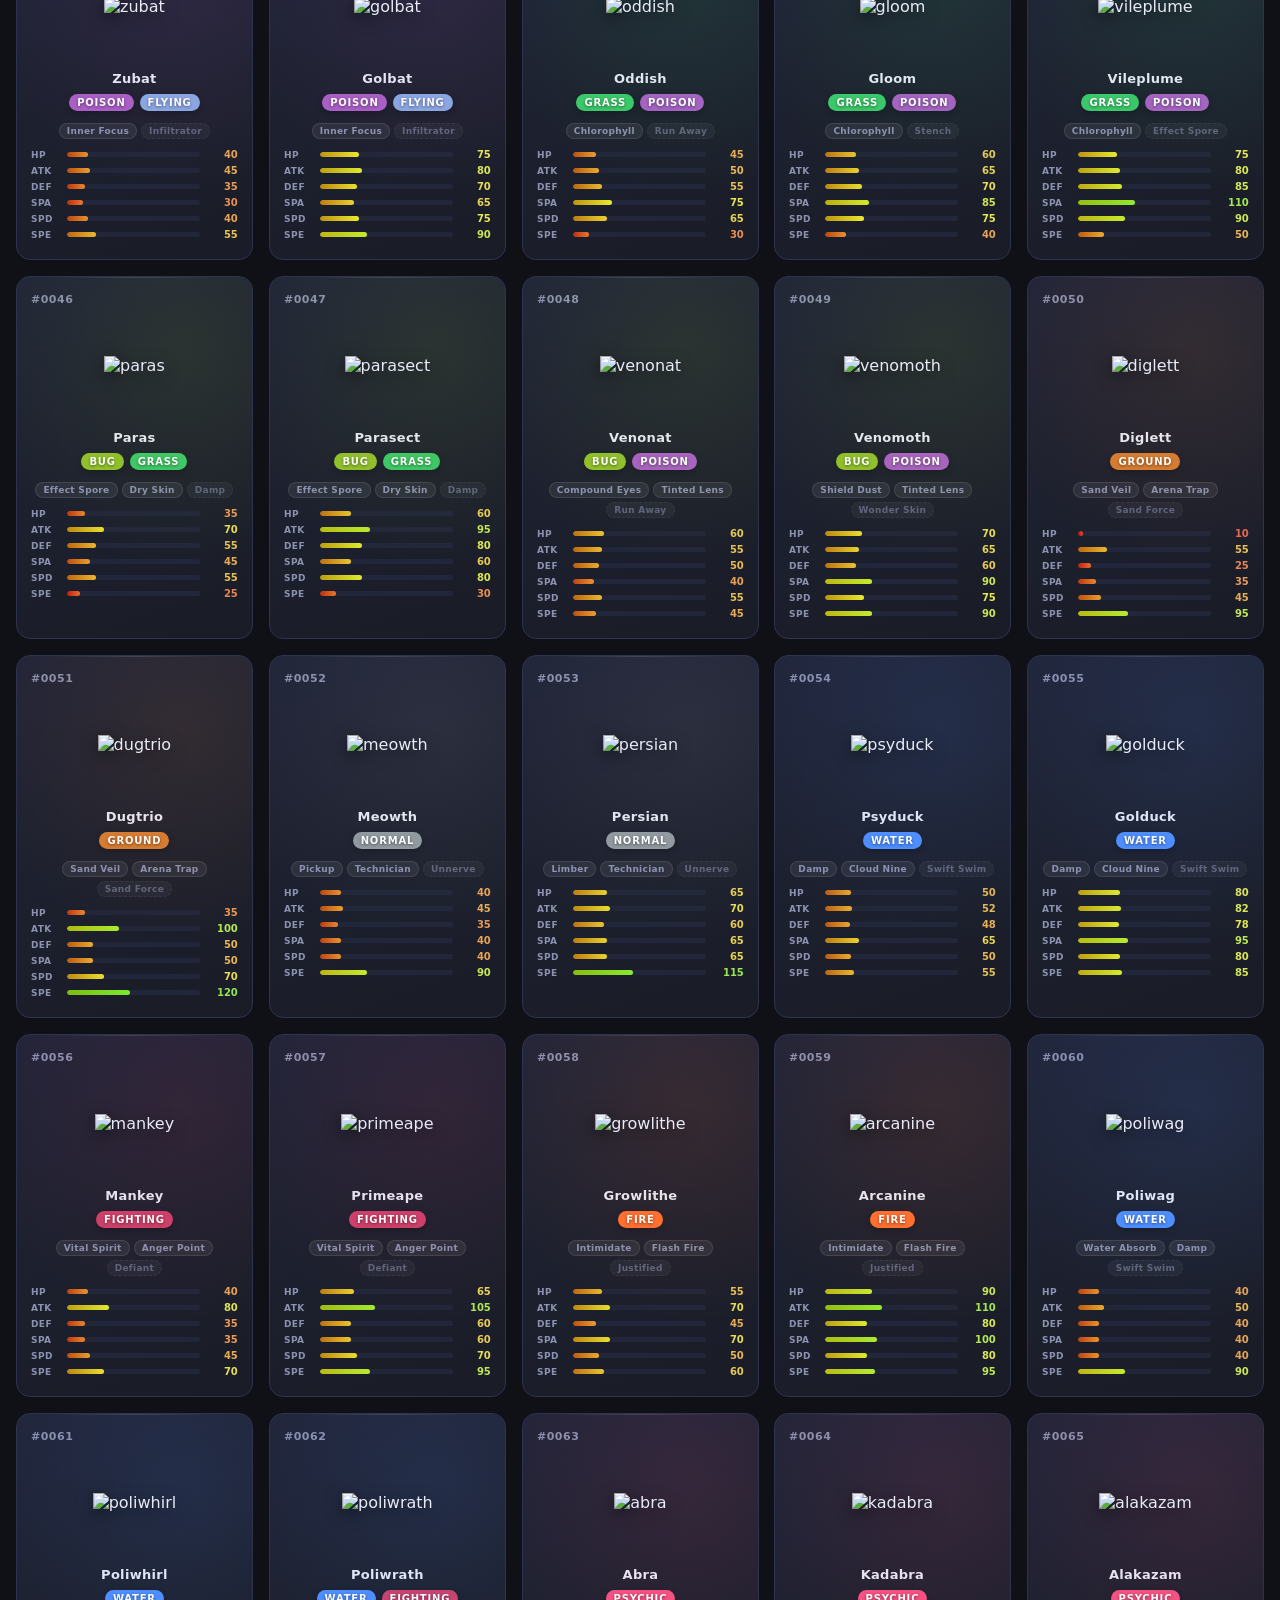
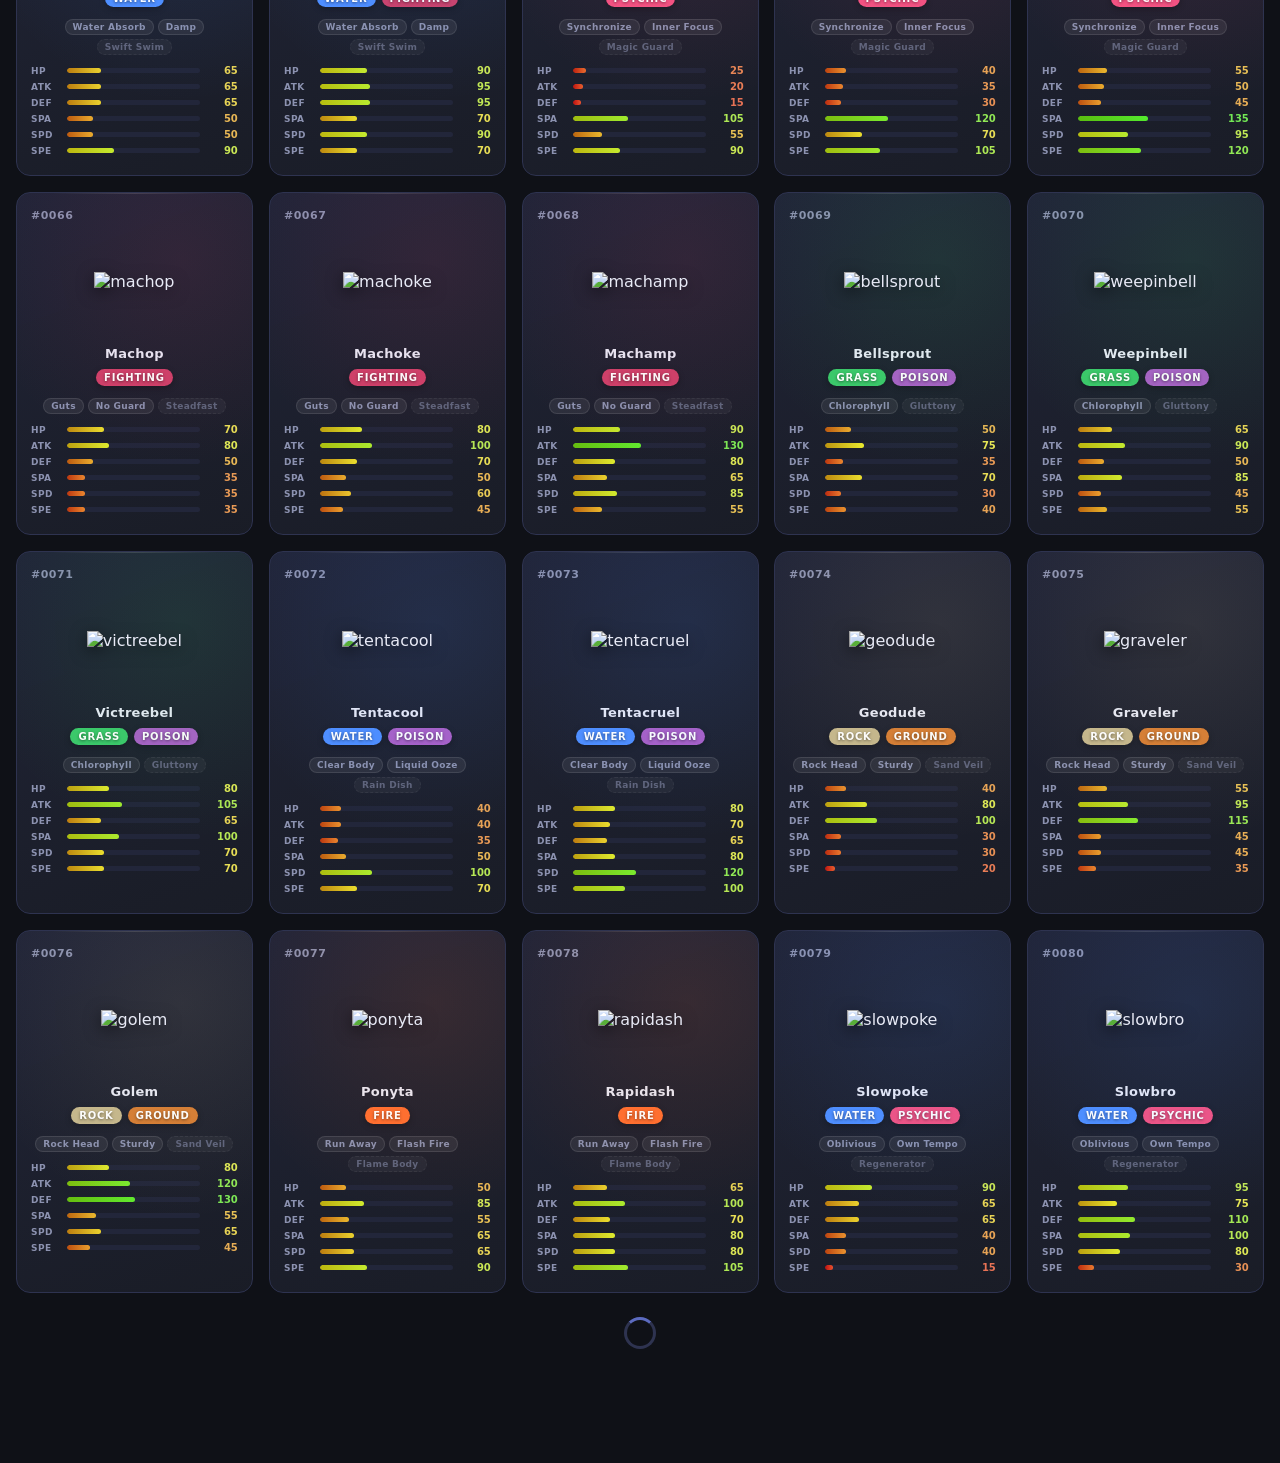
==== commit 52bb2803: "Añadir página dedicada de Team Builder con ítems, movimientos e IA - team.html: página independiente" ====
--- a/index.html
+++ b/index.html
@@ -53,6 +53,7 @@
     </select>
   </div>
   <div class="top-right-ui">
+    <a href="team.html" class="team-builder-link" id="team-builder-link">⚔ Team Builder</a>
     <div class="lang-toggle">
       <button class="lang-btn" data-lang="es" title="Español">
         <svg viewBox="0 0 3 2" width="26" height="18"><rect width="3" height="2" fill="#c60b1e"/><rect y=".5" width="3" height="1" fill="#ffc400"/></svg>
--- a/style.css
+++ b/style.css
@@ -716,6 +716,20 @@
   align-items: center;
 }
 
+.team-builder-link {
+  background: rgba(92,107,192,.15);
+  border: 1px solid rgba(92,107,192,.35);
+  border-radius: 10px;
+  color: #8c9eff;
+  font-size: 12px;
+  font-weight: 700;
+  padding: 7px 13px;
+  text-decoration: none;
+  white-space: nowrap;
+  transition: background .15s, border-color .15s;
+}
+.team-builder-link:hover { background: rgba(92,107,192,.28); border-color: rgba(92,107,192,.6); }
+
 .lang-toggle, .view-toggle {
   display: flex;
   background: var(--bg3);
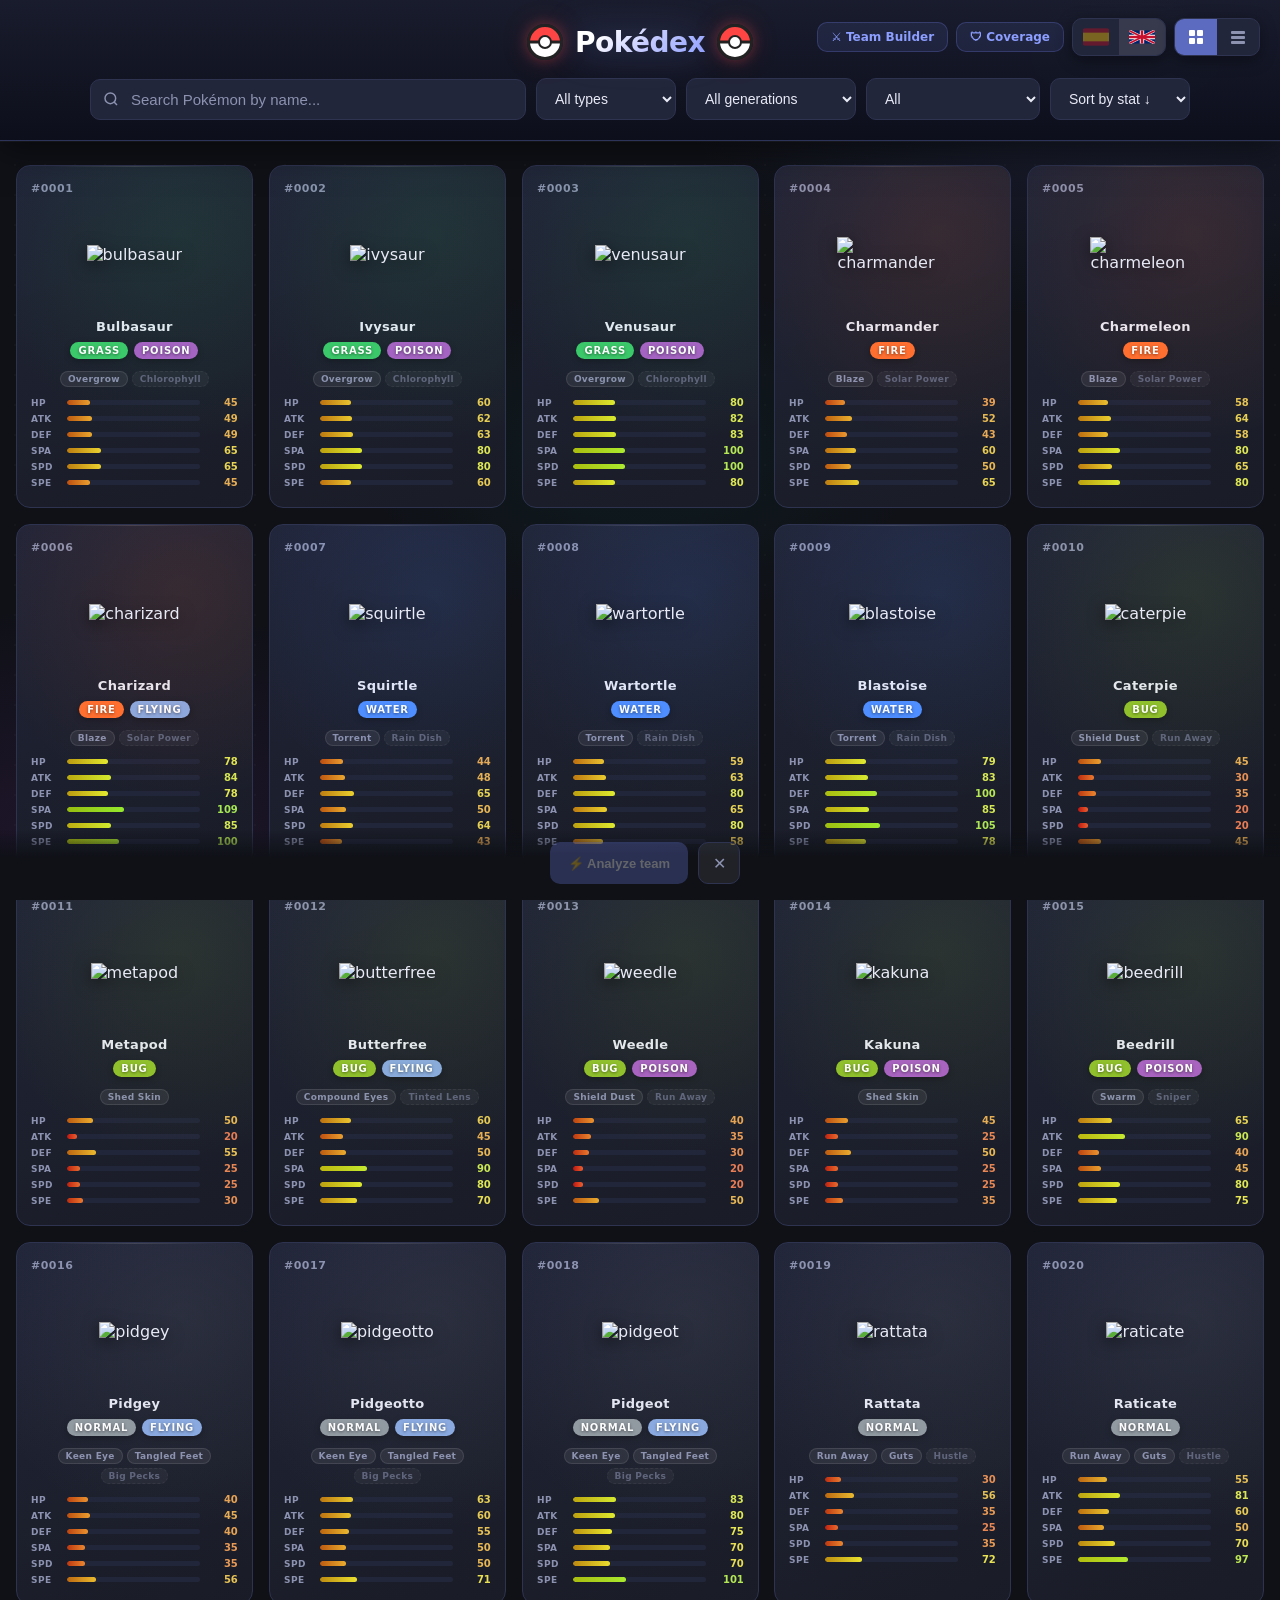
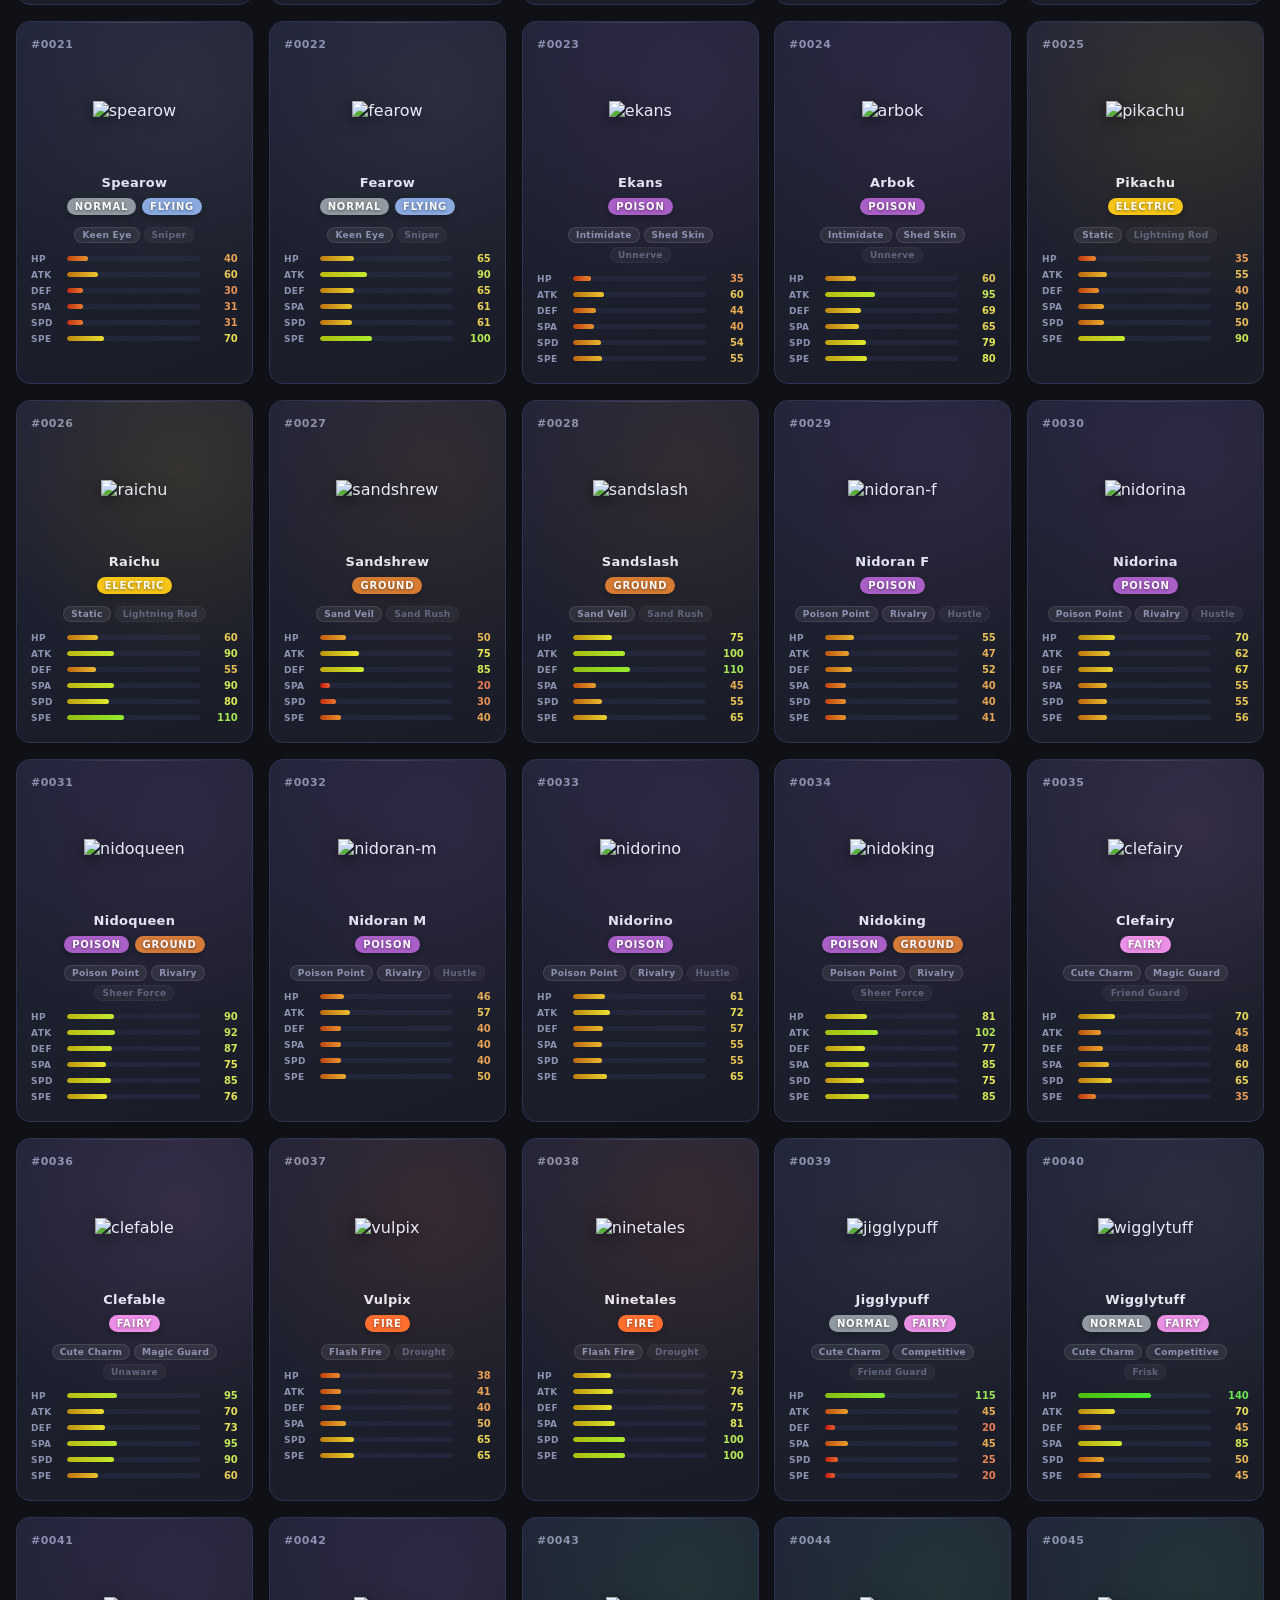
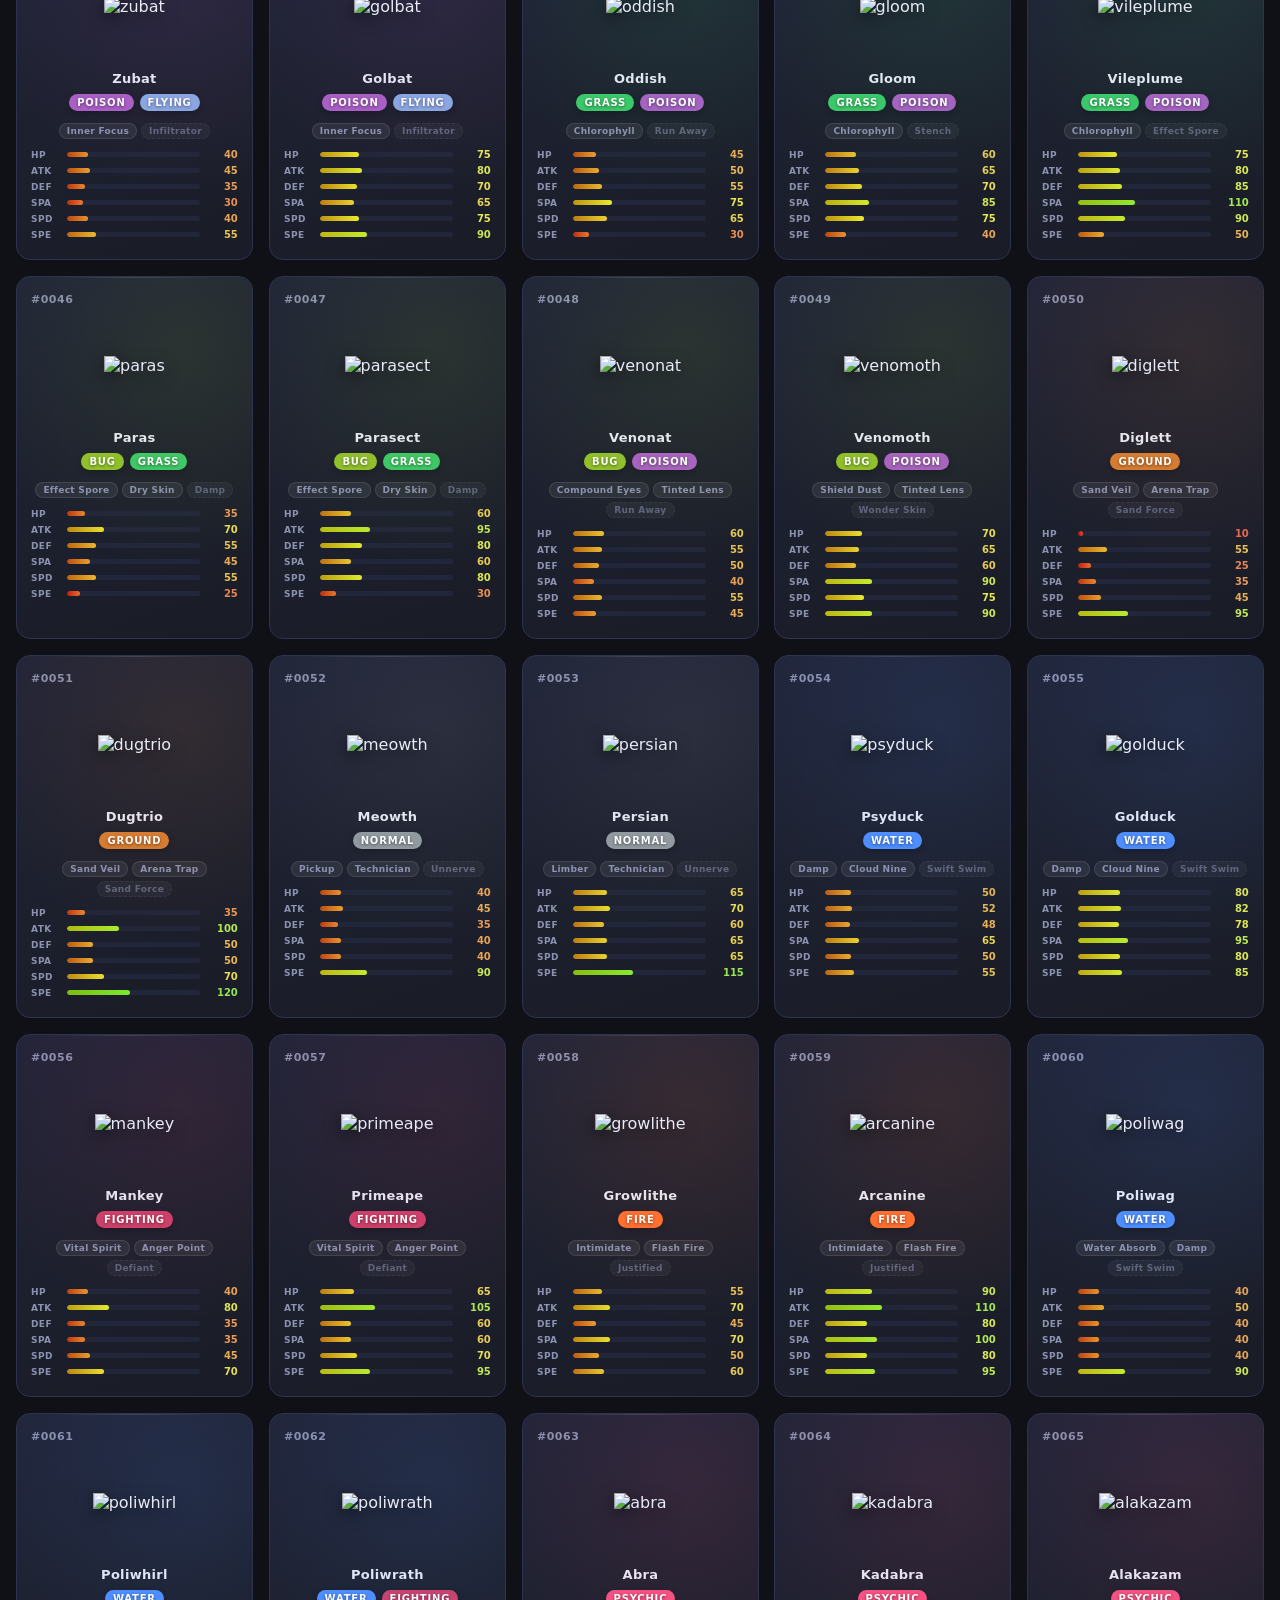
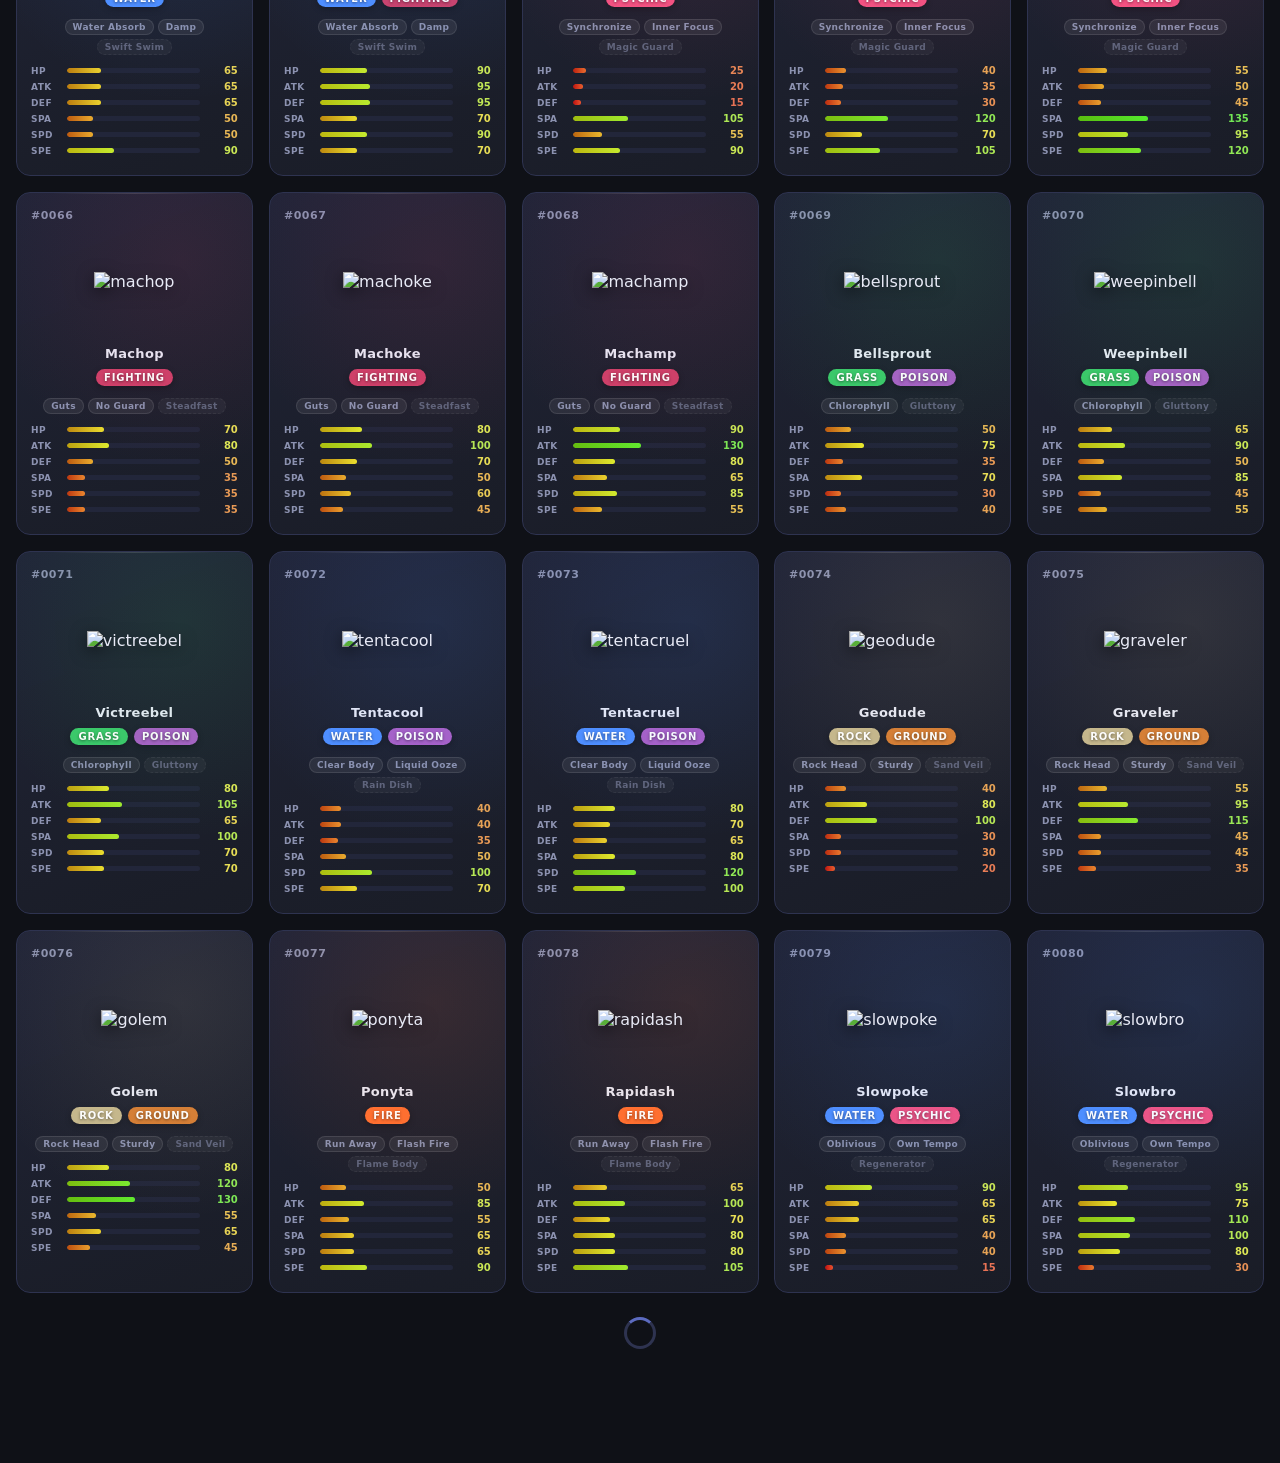
==== commit 840f4d03: "Añadir página de cobertura defensiva de tipos Tabla interactiva: añade hasta 6 Pokémon y muestra efe" ====
--- a/index.html
+++ b/index.html
@@ -54,6 +54,7 @@
   </div>
   <div class="top-right-ui">
     <a href="team.html" class="team-builder-link" id="team-builder-link">⚔ Team Builder</a>
+    <a href="coverage.html" class="team-builder-link" id="coverage-link">🛡 Coverage</a>
     <div class="lang-toggle">
       <button class="lang-btn" data-lang="es" title="Español">
         <svg viewBox="0 0 3 2" width="26" height="18"><rect width="3" height="2" fill="#c60b1e"/><rect y=".5" width="3" height="1" fill="#ffc400"/></svg>
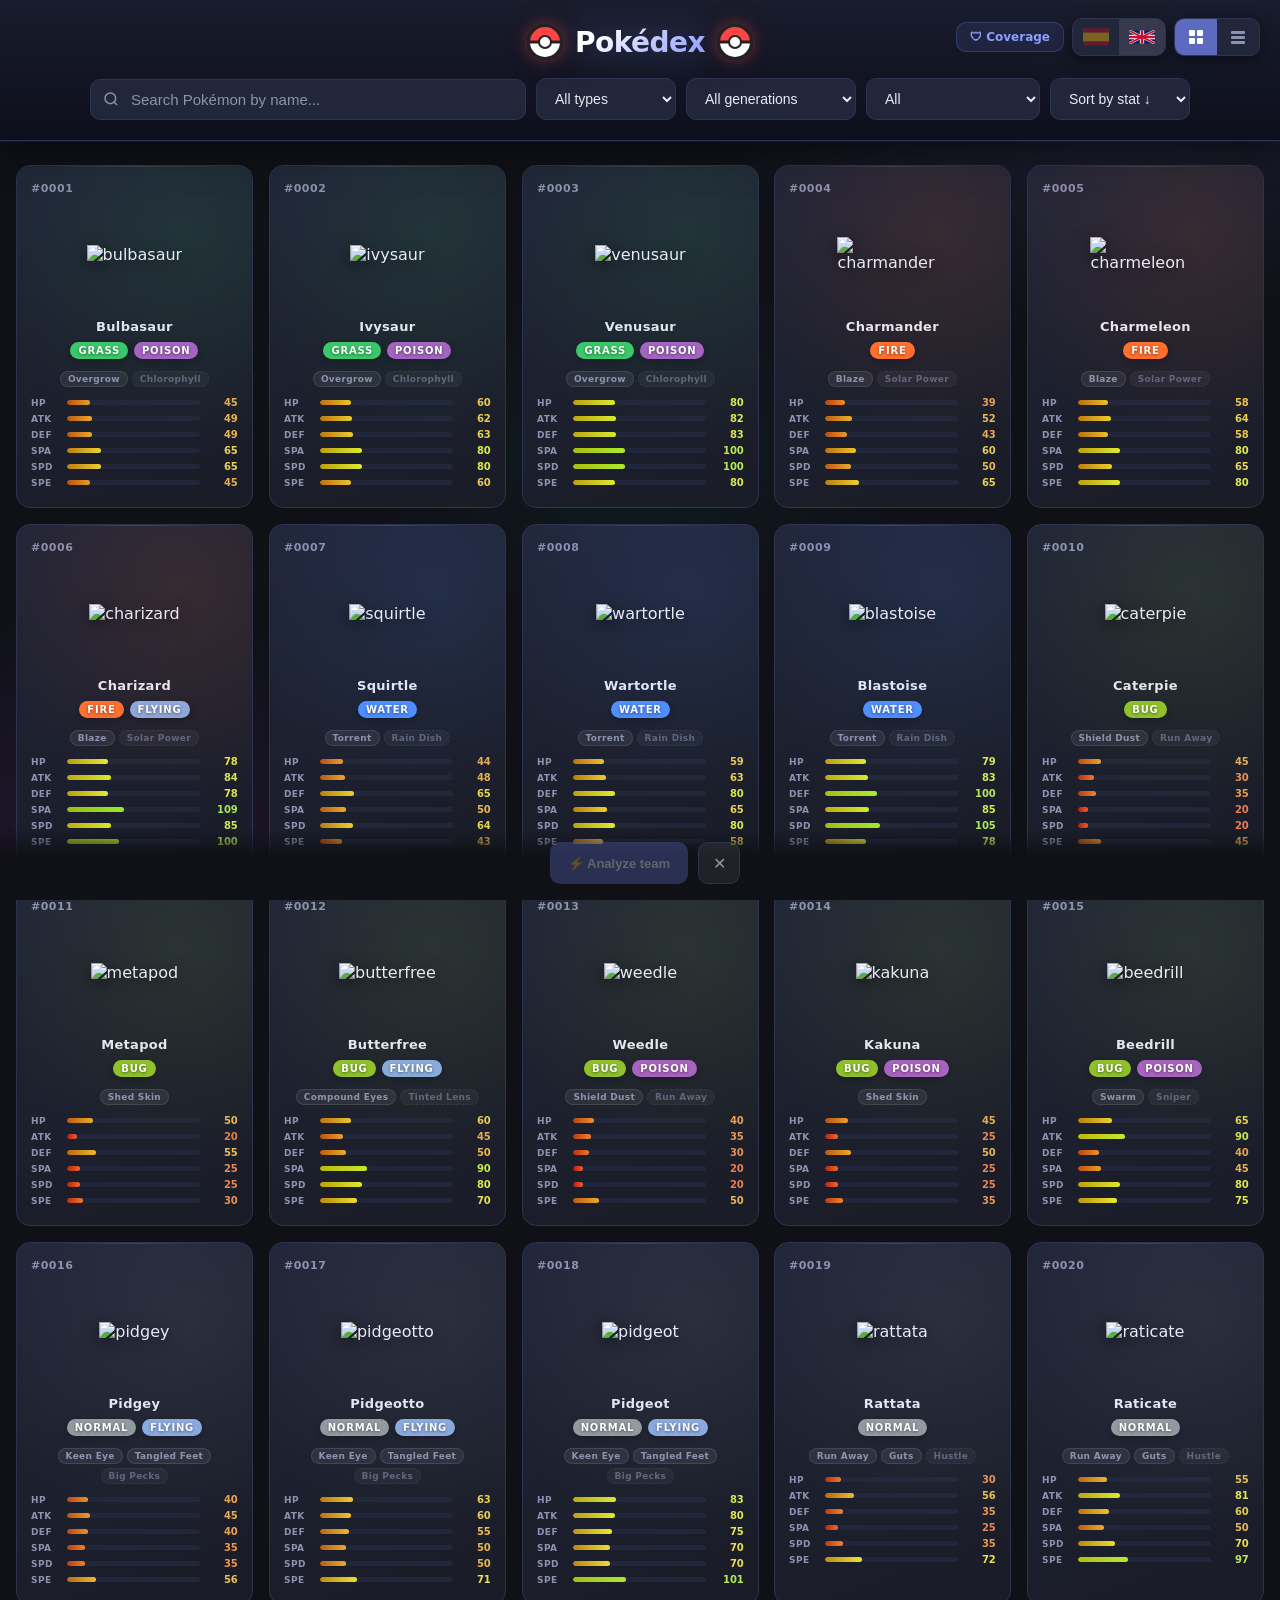
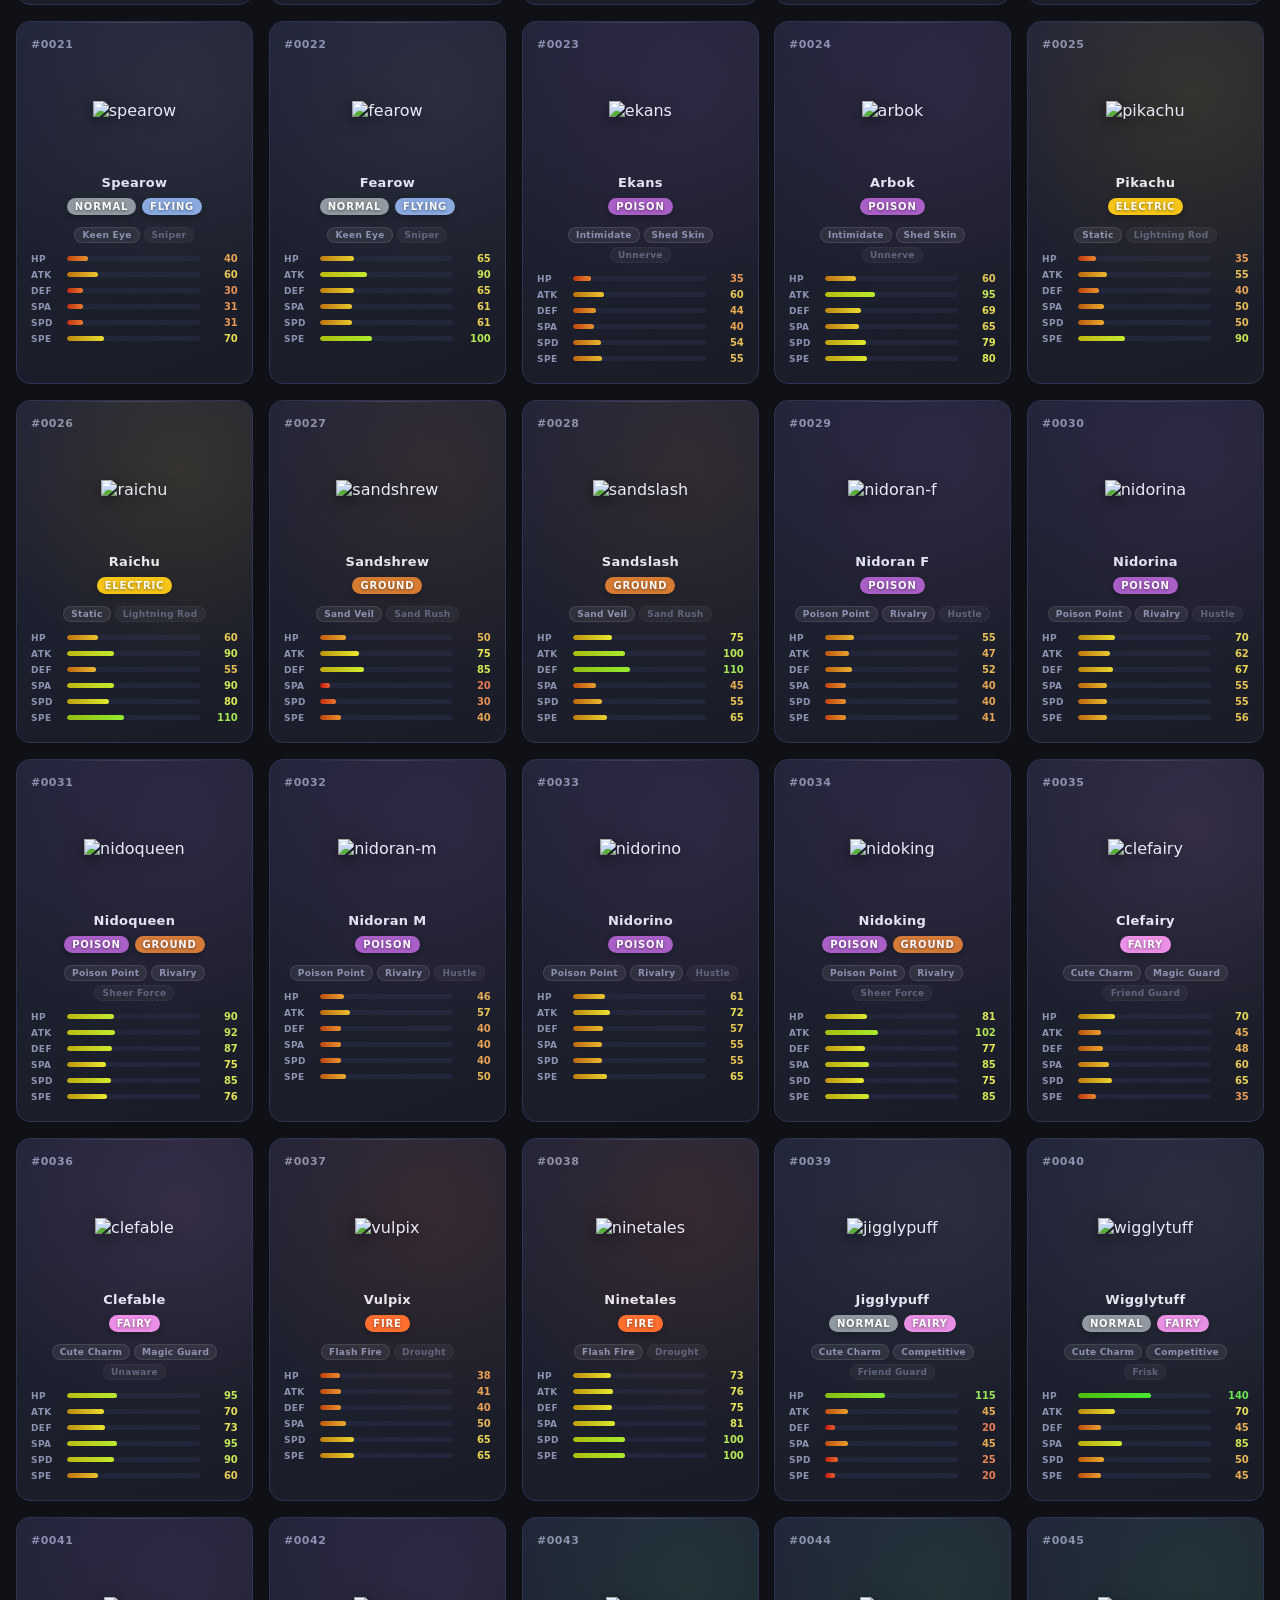
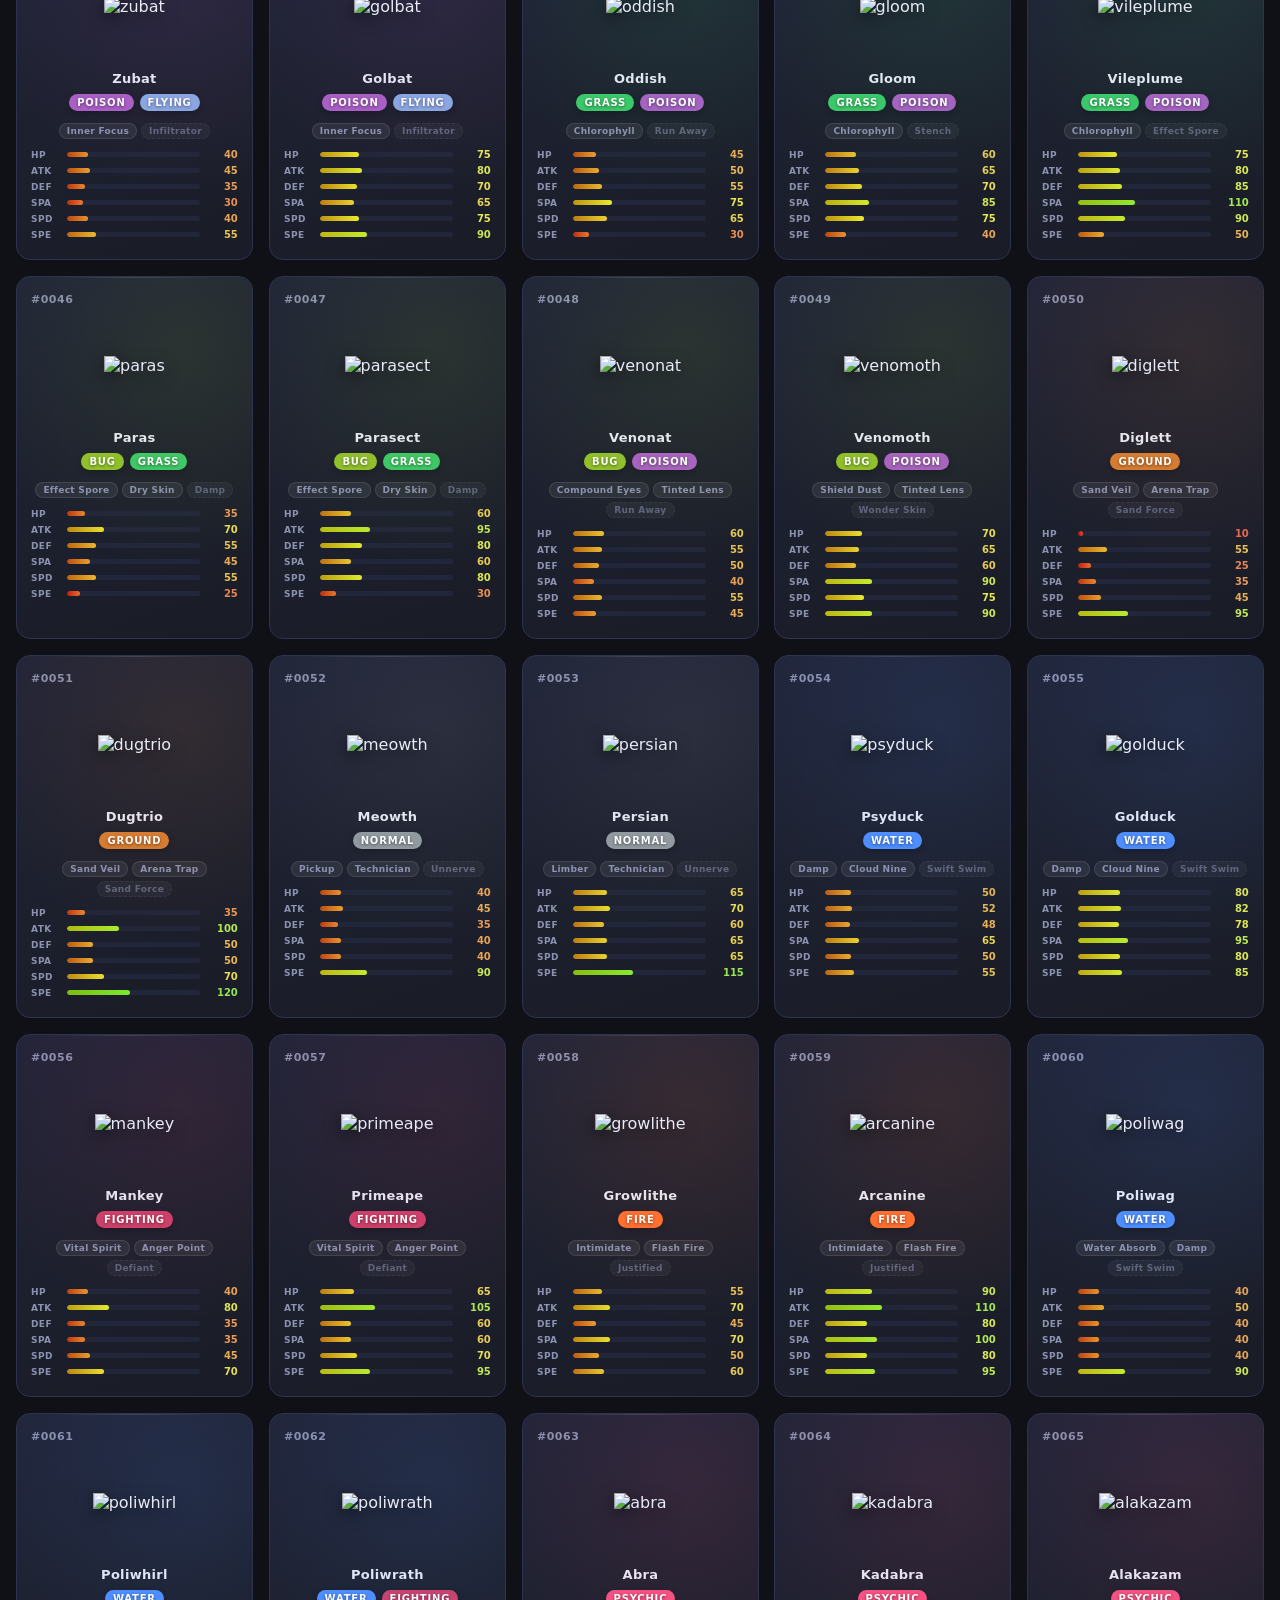
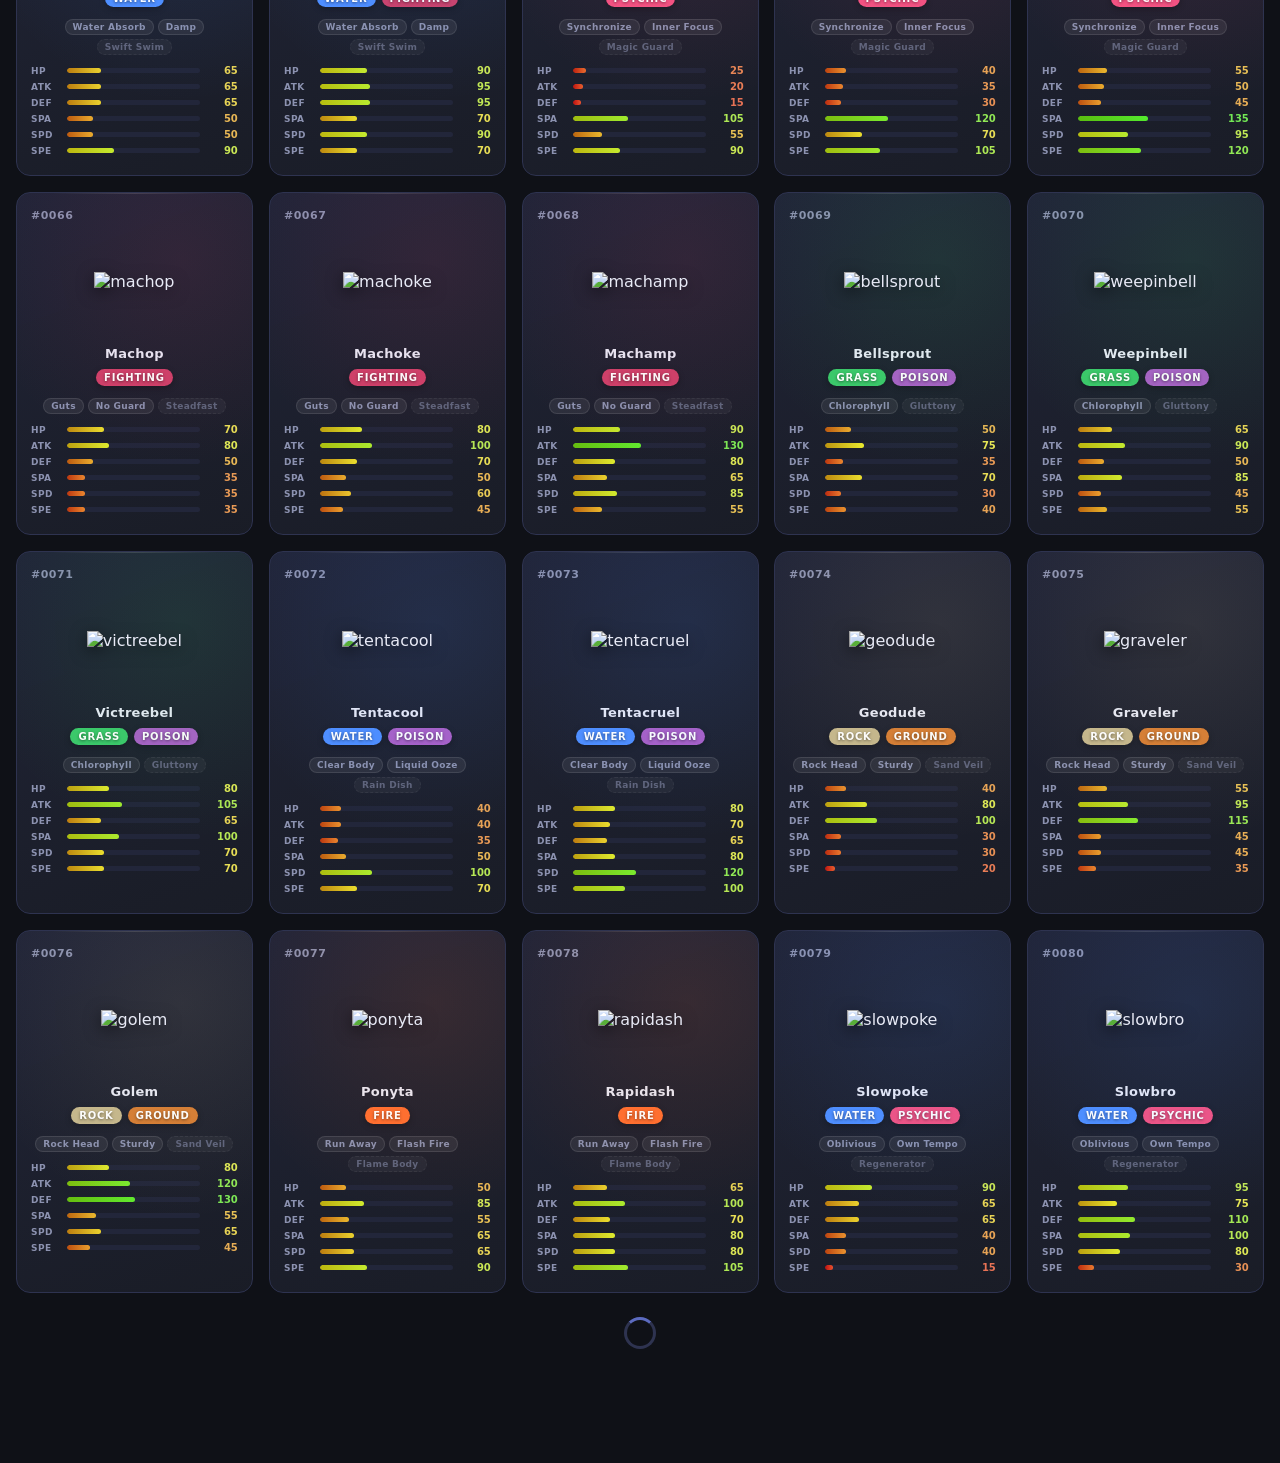
==== commit 7c9dc1a1: "Desactivar temporalmente Team Builder y botón Analyze Team Co-Authored-By: Claude Sonnet 4.6 <norepl" ====
--- a/index.html
+++ b/index.html
@@ -53,7 +53,7 @@
     </select>
   </div>
   <div class="top-right-ui">
-    <a href="team.html" class="team-builder-link" id="team-builder-link">⚔ Team Builder</a>
+    <!-- <a href="team.html" class="team-builder-link" id="team-builder-link">⚔ Team Builder</a> -->
     <a href="coverage.html" class="team-builder-link" id="coverage-link">🛡 Coverage</a>
     <div class="lang-toggle">
       <button class="lang-btn" data-lang="es" title="Español">
